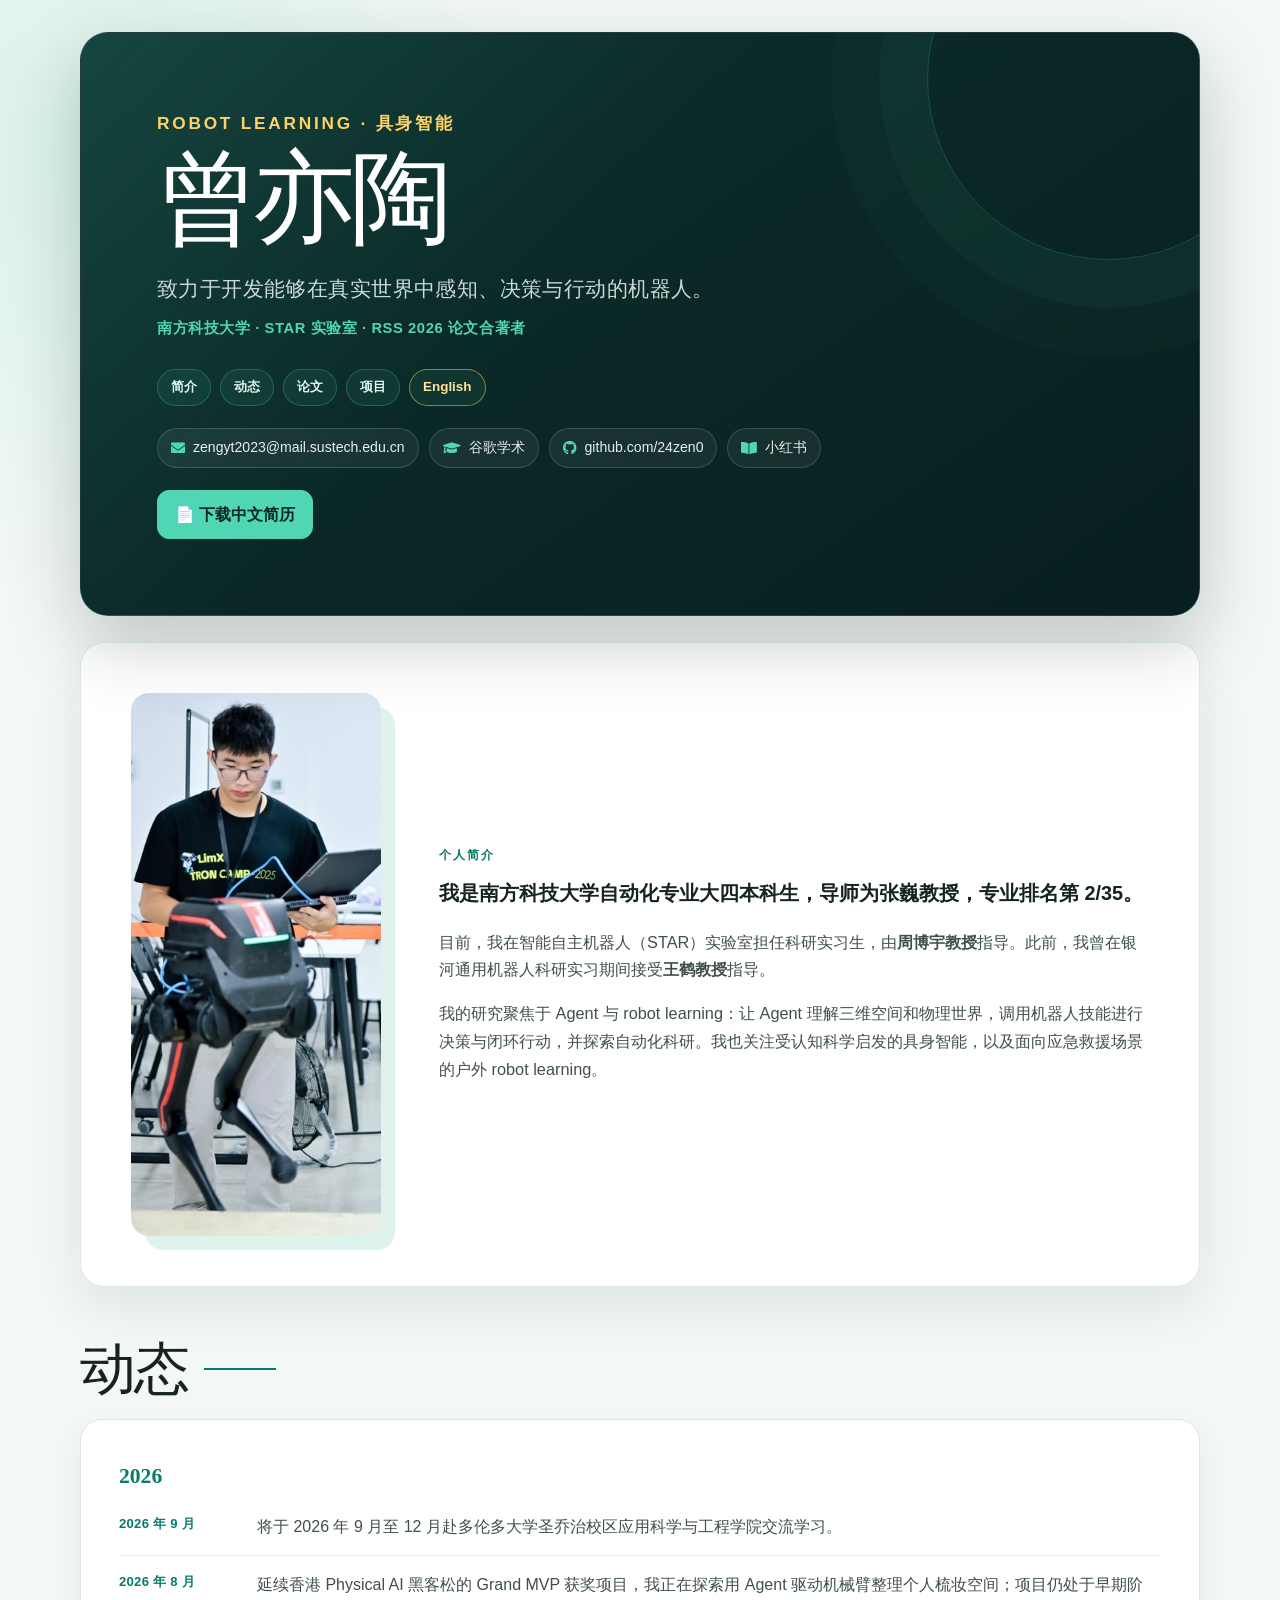
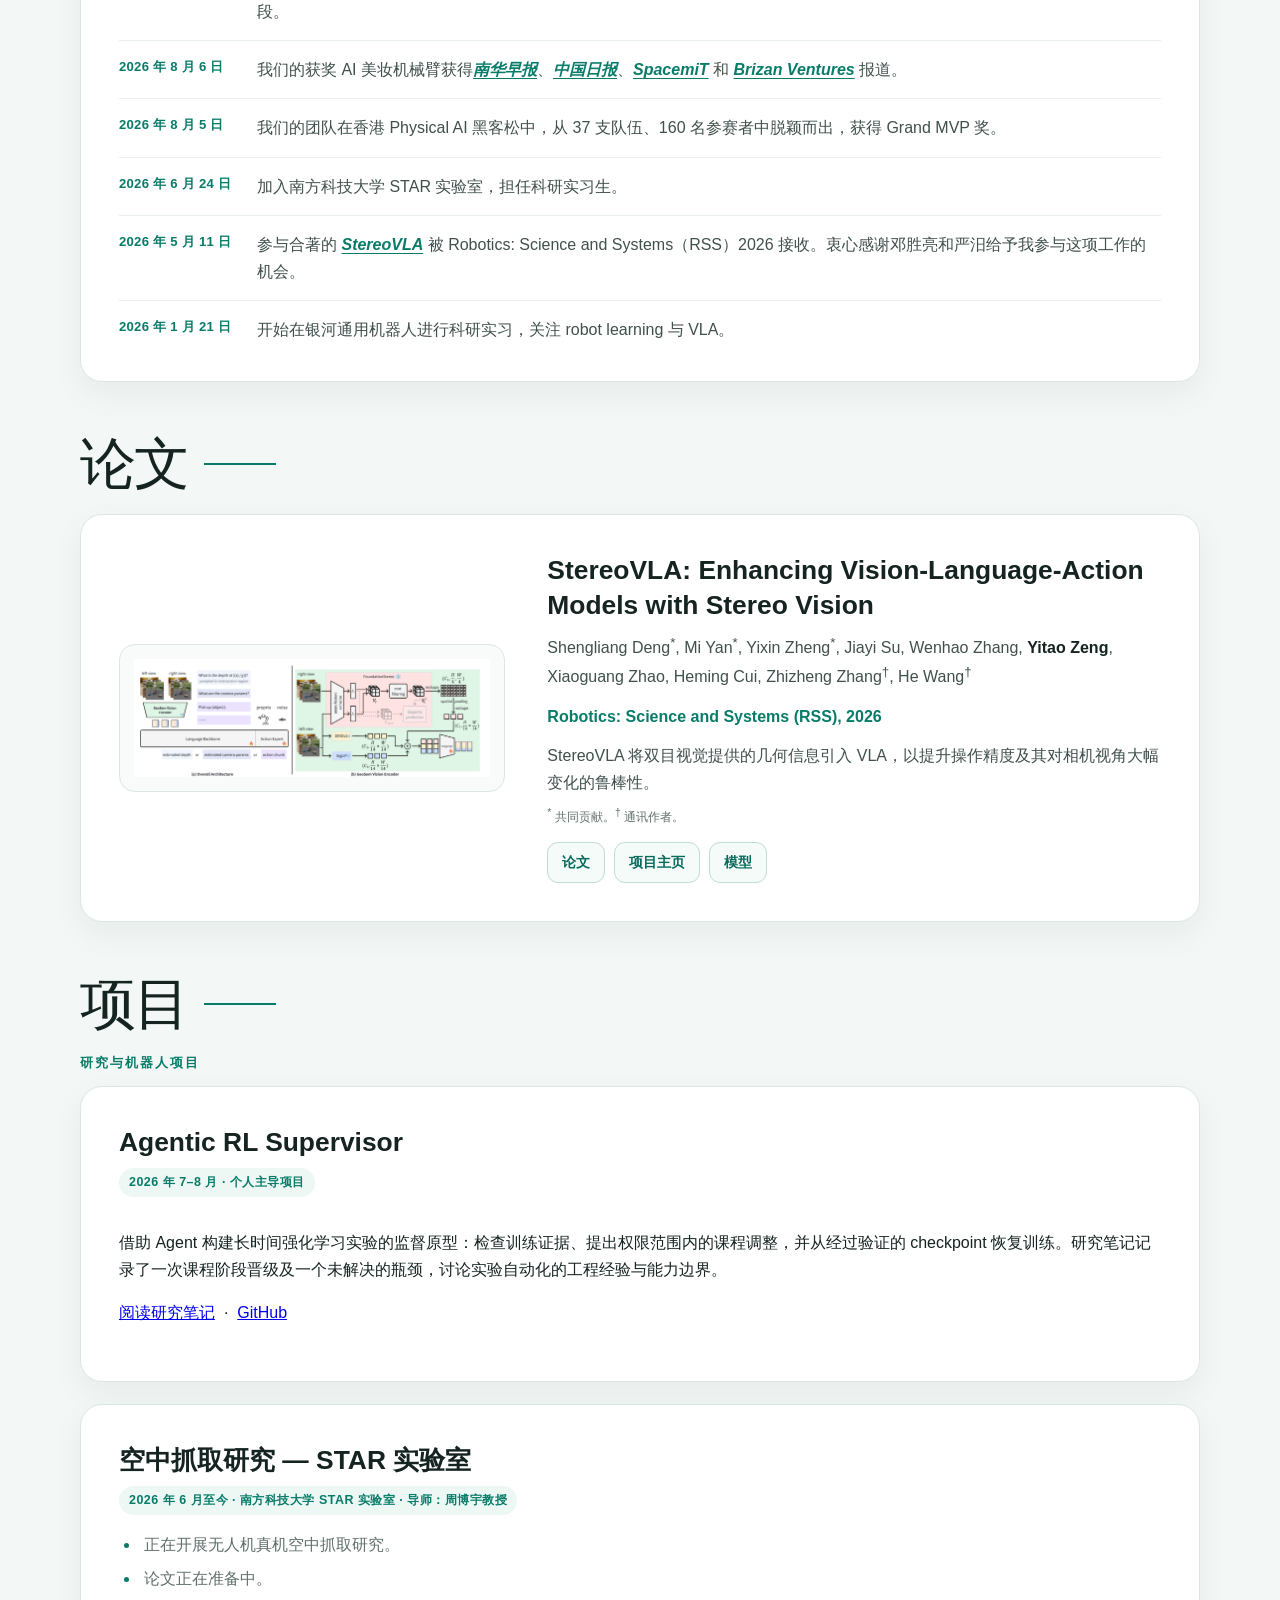
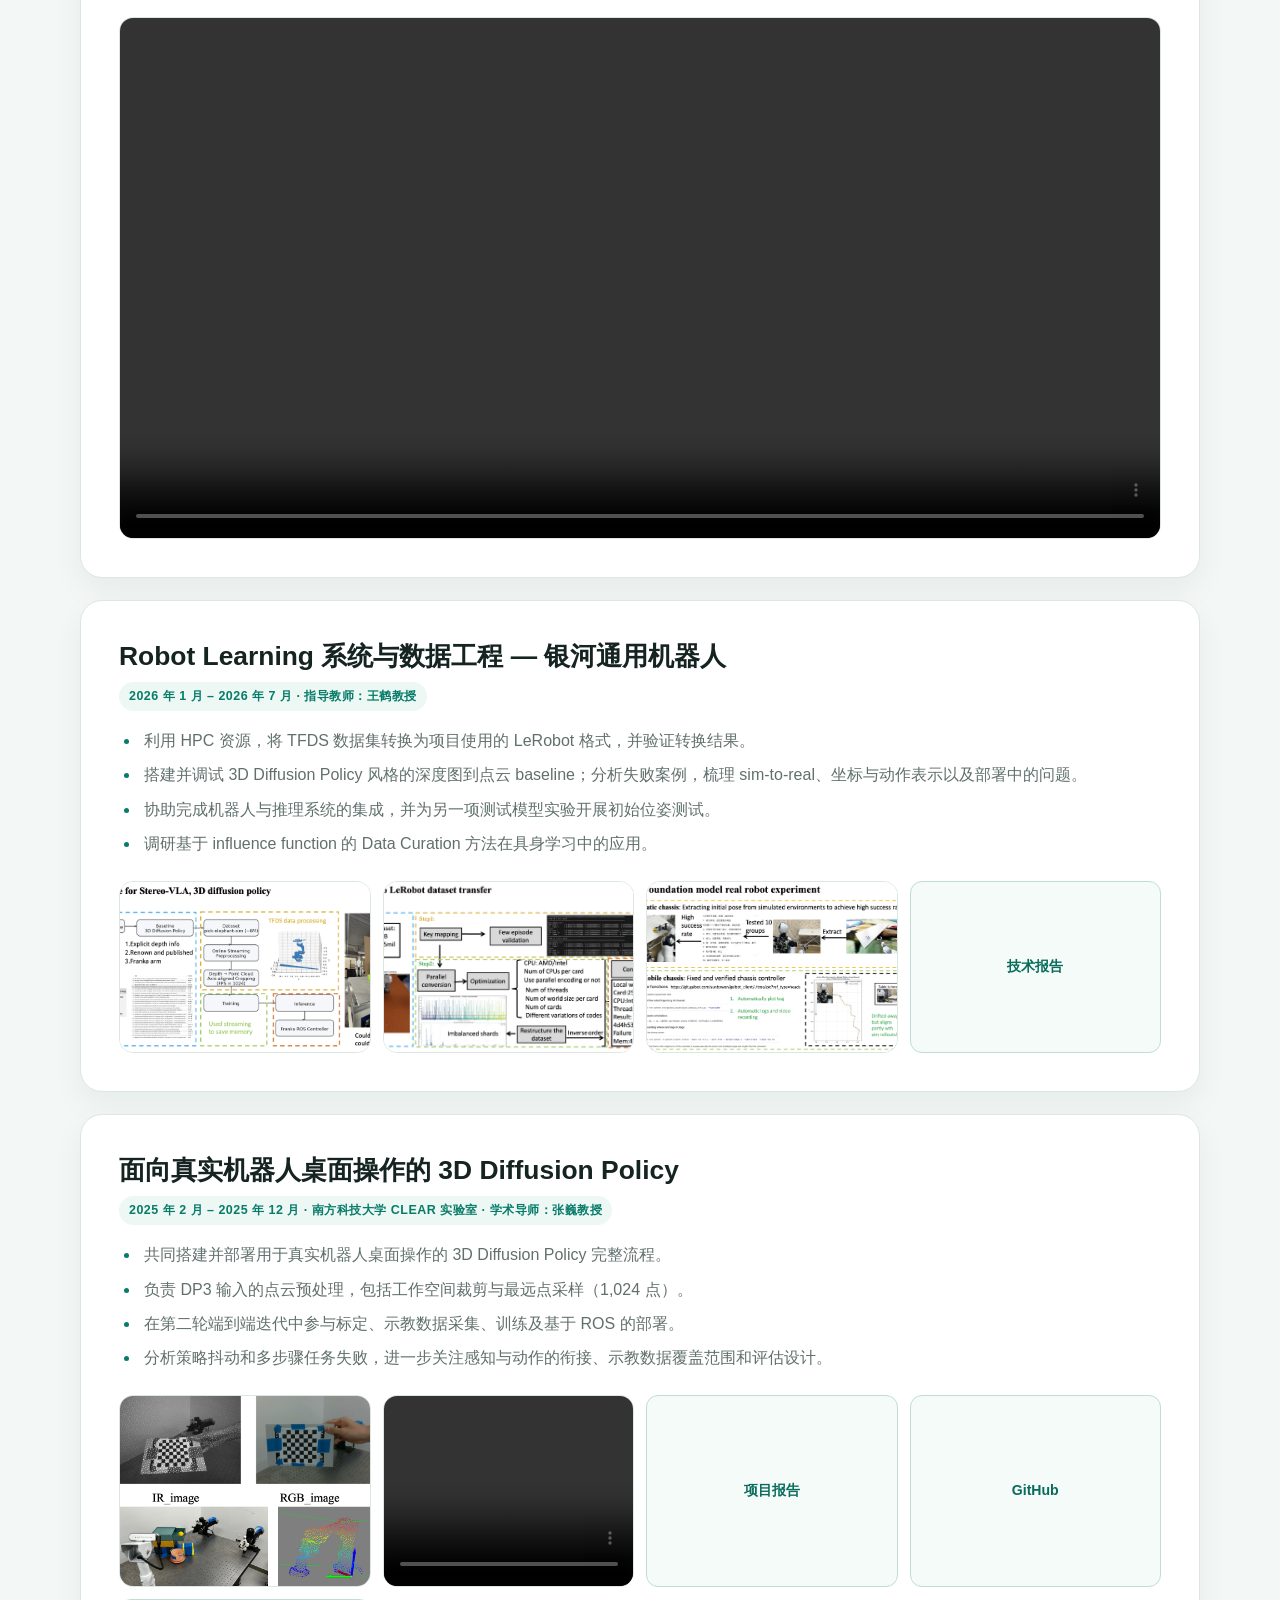
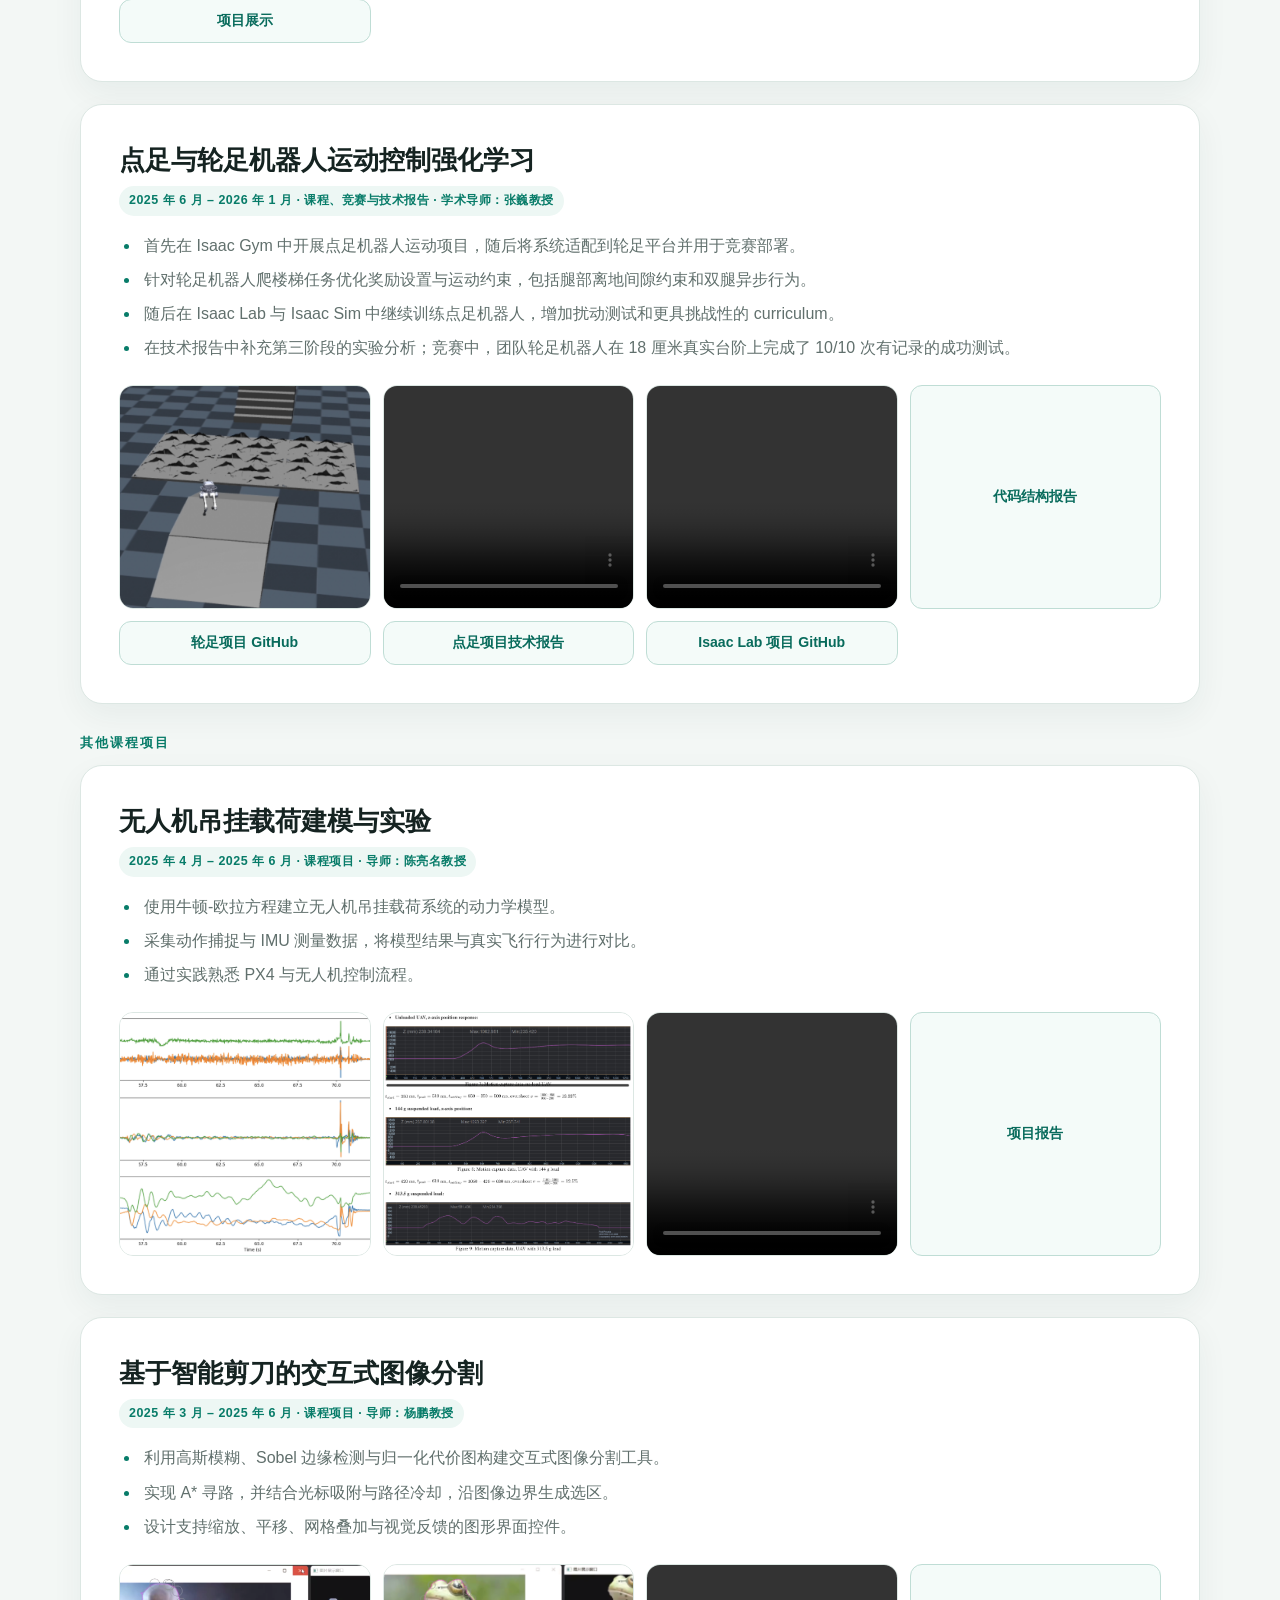
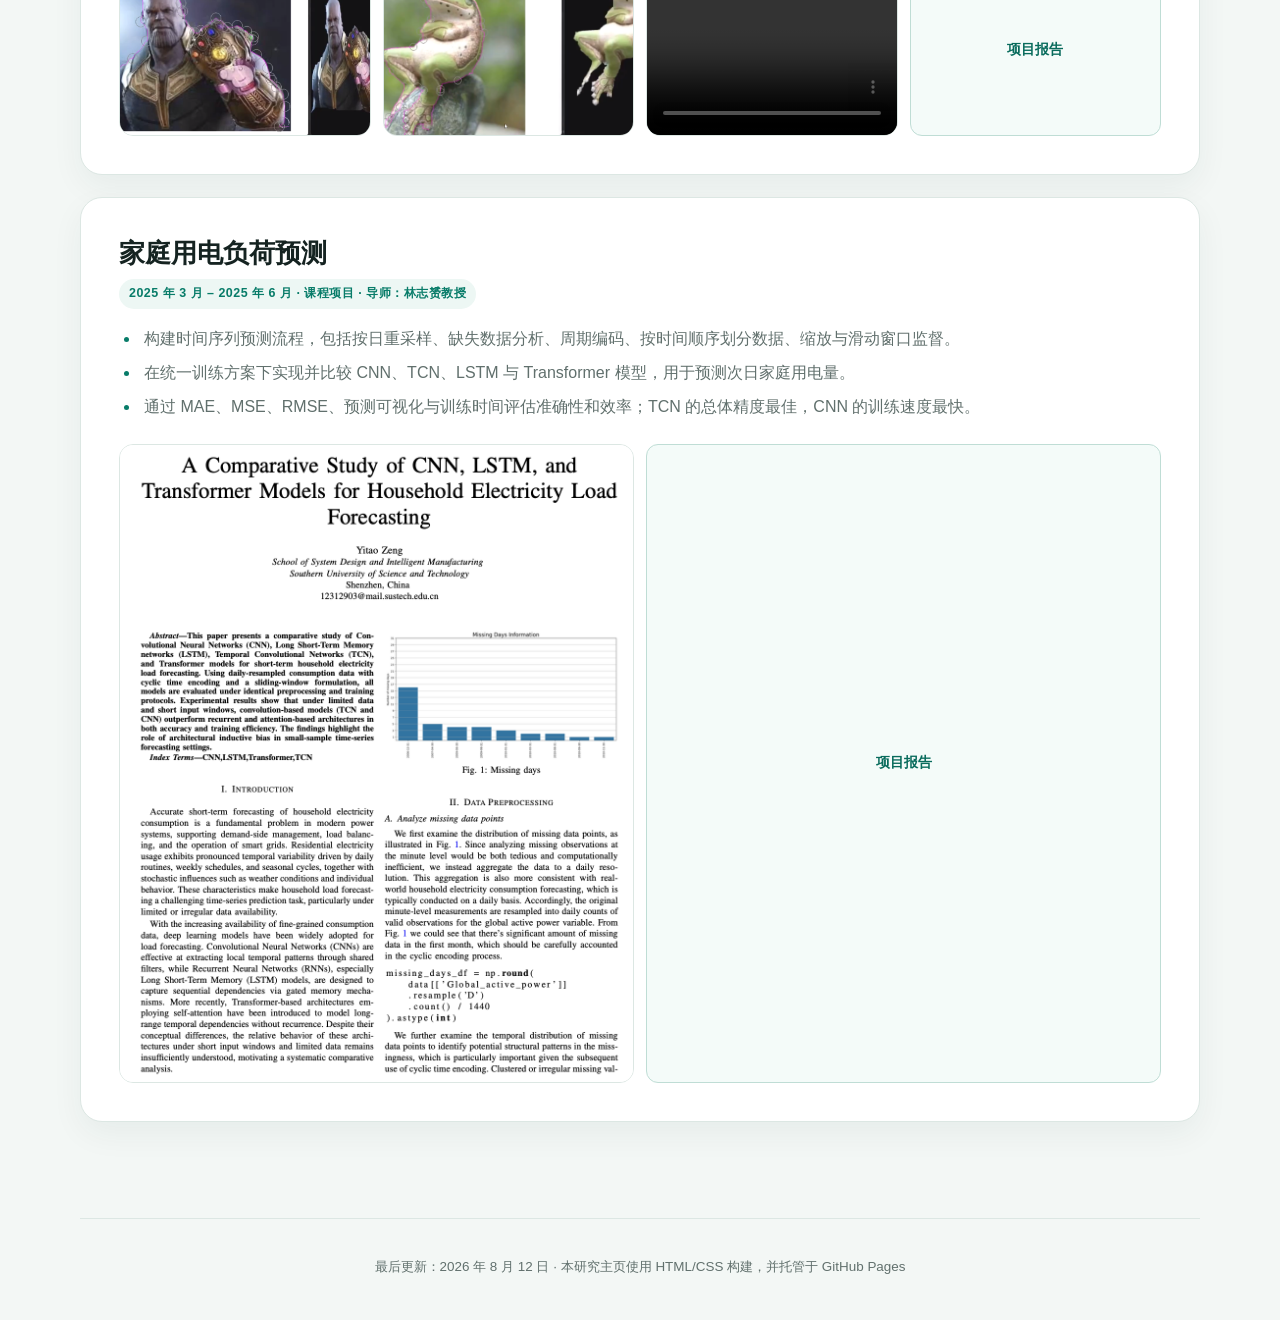
==== zh.html @ 29aa0bd8 "Add Chinese portfolio and bilingual agentic RL research notes" ====
<!DOCTYPE html>
<html lang="zh-CN">
<head>
    <meta charset="UTF-8">
    <meta name="viewport" content="width=device-width, initial-scale=1.0">
    <meta name="description" content="曾亦陶的个人研究主页，聚焦 robot learning、具身智能与真实世界机器人系统。">
    <link rel="icon" type="image/svg+xml" href="favicon.svg">
    <title>曾亦陶 | Robot Learning 与具身智能</title>
    <style>
        :root {
            --ink: #152321;
            --muted: #61706d;
            --surface: #ffffff;
            --canvas: #f3f7f5;
            --line: #dce7e3;
            --accent: #51d6b5;
            --accent-dark: #087c69;
            --hero: #0d302e;
            --hero-deep: #071f1e;
            --shadow: 0 18px 50px rgba(23, 55, 49, 0.09);
        }

        * {
            box-sizing: border-box;
        }

        html {
            scroll-behavior: smooth;
        }
        
        body {
            margin: 0;
            padding: 32px 22px 0;
            background:
                radial-gradient(circle at 8% 2%, rgba(81, 214, 181, 0.16), transparent 28rem),
                var(--canvas);
            color: var(--ink);
            font-family: Inter, ui-sans-serif, -apple-system, BlinkMacSystemFont, "Segoe UI", sans-serif;
            font-size: 16px;
            line-height: 1.7;
        }

        header,
        main,
        footer {
            width: min(1120px, 100%);
            margin-right: auto;
            margin-left: auto;
        }
        
        header {
            position: relative;
            isolation: isolate;
            overflow: hidden;
            padding: clamp(42px, 7vw, 76px);
            border: 1px solid rgba(255, 255, 255, 0.1);
            border-radius: 28px;
            background:
                linear-gradient(135deg, rgba(81, 214, 181, 0.13), transparent 42%),
                linear-gradient(145deg, var(--hero), var(--hero-deep));
            box-shadow: 0 28px 70px rgba(7, 31, 30, 0.22);
            color: #fff;
        }

        header::after {
            position: absolute;
            z-index: -1;
            top: -135px;
            right: -90px;
            width: 360px;
            height: 360px;
            border: 1px solid rgba(81, 214, 181, 0.24);
            border-radius: 50%;
            box-shadow:
                0 0 0 48px rgba(81, 214, 181, 0.04),
                0 0 0 96px rgba(81, 214, 181, 0.025);
            content: "";
        }

        .eyebrow {
            margin: 0 0 12px;
            color: #ffd166;
            font-size: clamp(0.92rem, 1.6vw, 1.08rem);
            font-weight: 800;
            letter-spacing: 0.16em;
            text-transform: uppercase;
        }
        
        h1 {
            max-width: 760px;
            margin: 0;
            font-family: Georgia, "Times New Roman", serif;
            font-size: clamp(3.2rem, 8vw, 6.4rem);
            font-weight: 500;
            letter-spacing: -0.055em;
            line-height: 0.96;
        }

        .role {
            max-width: 680px;
            margin: 22px 0 10px;
            color: #c9d9d5;
            font-size: clamp(1.05rem, 2vw, 1.3rem);
            letter-spacing: 0.02em;
        }

        .affiliation {
            margin: 0 0 28px;
            color: var(--accent);
            font-size: 0.92rem;
            font-weight: 700;
            letter-spacing: 0.04em;
        }

        .site-nav {
            display: flex;
            flex-wrap: wrap;
            gap: 9px;
            margin: 0 0 22px;
        }

        .site-nav a {
            display: inline-flex;
            align-items: center;
            min-height: 36px;
            padding: 6px 13px;
            border: 1px solid rgba(81, 214, 181, 0.28);
            border-radius: 999px;
            background: rgba(81, 214, 181, 0.08);
            color: #dff7f1;
            font-size: 0.84rem;
            font-weight: 700;
            text-decoration: none;
            transition: border-color 180ms ease, background 180ms ease, transform 180ms ease;
        }

        .site-nav a:hover {
            border-color: rgba(81, 214, 181, 0.65);
            background: rgba(81, 214, 181, 0.16);
            transform: translateY(-2px);
        }

        .site-nav .language-link {
            border-color: rgba(255, 209, 102, 0.5);
            color: #ffe39a;
        }
        
        .contact-info {
            display: flex;
            flex-wrap: wrap;
            gap: 10px;
            margin-bottom: 22px;
        }
        
        .contact-item {
            display: inline-flex;
            align-items: center;
            gap: 8px;
            min-height: 38px;
            padding: 7px 13px;
            border: 1px solid rgba(255, 255, 255, 0.14);
            border-radius: 999px;
            background: rgba(255, 255, 255, 0.06);
            color: #e7f0ee;
            font-size: 0.88rem;
            text-decoration: none;
            transition: border-color 180ms ease, background 180ms ease, transform 180ms ease;
        }
        
        .contact-item i {
            color: var(--accent);
        }

        .contact-item:hover {
            border-color: rgba(81, 214, 181, 0.55);
            background: rgba(81, 214, 181, 0.1);
            transform: translateY(-2px);
        }

        main {
            padding: 26px 0 70px;
        }
        
        section {
            margin-bottom: 26px;
        }

        section[id] {
            scroll-margin-top: 20px;
        }

        .intro {
            display: grid;
            grid-template-columns: 250px minmax(0, 1fr);
            align-items: center;
            gap: clamp(28px, 5vw, 58px);
            padding: clamp(26px, 5vw, 50px);
            border: 1px solid rgba(220, 231, 227, 0.9);
            border-radius: 24px;
            background: rgba(255, 255, 255, 0.94);
            box-shadow: var(--shadow);
        }

        .intro-photo {
            width: 100%;
            height: auto;
            display: block;
            border-radius: 18px;
            box-shadow: 14px 14px 0 #dff3ed;
        }

        .intro-text::before {
            display: block;
            margin-bottom: 12px;
            color: var(--accent-dark);
            content: "个人简介";
            font-size: 0.76rem;
            font-weight: 800;
            letter-spacing: 0.17em;
        }

        .intro p {
            margin: 0 0 1em;
            color: #40504d;
            font-size: 1.02rem;
        }

        .intro p:first-child {
            color: var(--ink);
            font-size: clamp(1.08rem, 2vw, 1.24rem);
            font-weight: 600;
            line-height: 1.55;
        }

        .intro p:last-child {
            margin-bottom: 0;
        }

        #news,
        #publications,
        #projects {
            padding-top: 28px;
        }

        .news-card {
            padding: clamp(24px, 4vw, 38px);
            border: 1px solid var(--line);
            border-radius: 22px;
            background: var(--surface);
            box-shadow: 0 12px 32px rgba(23, 55, 49, 0.055);
        }

        .news-year {
            margin: 0 0 12px;
            color: var(--accent-dark);
            font-family: Georgia, "Times New Roman", serif;
            font-size: 1.35rem;
            font-weight: 600;
        }

        .news-list {
            margin: 0;
            padding: 0;
            list-style: none;
        }

        .news-list li {
            display: grid;
            grid-template-columns: 118px minmax(0, 1fr);
            gap: 20px;
            margin: 0;
            padding: 15px 0;
            border-bottom: 1px solid #e8efed;
            color: #40504d;
        }

        .news-list li:first-child {
            padding-top: 6px;
        }

        .news-list li:last-child {
            padding-bottom: 0;
            border-bottom: 0;
        }

        .news-date {
            color: var(--accent-dark);
            font-size: 0.82rem;
            font-weight: 800;
            letter-spacing: 0.02em;
        }

        .inline-link {
            color: var(--accent-dark);
            font-weight: 750;
            text-decoration-thickness: 1px;
            text-underline-offset: 3px;
        }

        .publication-item {
            display: grid;
            grid-template-columns: minmax(280px, 0.85fr) minmax(0, 1.35fr);
            gap: clamp(24px, 4vw, 42px);
            align-items: center;
            padding: clamp(24px, 4vw, 38px);
            border: 1px solid var(--line);
            border-radius: 22px;
            background: var(--surface);
            box-shadow: 0 12px 32px rgba(23, 55, 49, 0.055);
            transition: border-color 180ms ease, box-shadow 180ms ease, transform 180ms ease;
        }

        .publication-item:hover {
            border-color: #bddbd3;
            box-shadow: var(--shadow);
            transform: translateY(-3px);
        }

        .publication-figure {
            margin: 0;
            padding: 14px;
            overflow: hidden;
            border: 1px solid var(--line);
            border-radius: 16px;
            background: #f8fbfa;
        }

        .publication-figure img {
            width: 100%;
            height: auto;
            display: block;
        }

        .publication-title {
            margin-bottom: 10px;
        }

        .publication-authors,
        .publication-summary {
            margin: 0 0 12px;
            color: #40504d;
        }

        .publication-author-self {
            color: var(--ink);
            font-weight: 800;
        }

        .publication-venue {
            margin: 0 0 12px;
            color: var(--accent-dark);
            font-weight: 800;
        }

        .publication-note {
            margin: -5px 0 14px;
            color: var(--muted);
            font-size: 0.78rem;
        }

        .publication-links {
            display: flex;
            flex-wrap: wrap;
            gap: 9px;
        }

        .publication-links a {
            display: inline-flex;
            align-items: center;
            min-height: 40px;
            padding: 8px 14px;
            border: 1px solid #bfddd5;
            border-radius: 11px;
            background: #f4fbf9;
            color: #086b5c;
            font-size: 0.86rem;
            font-weight: 750;
            text-decoration: none;
            transition: background 180ms ease, color 180ms ease, transform 180ms ease;
        }

        .publication-links a:hover {
            background: var(--accent-dark);
            color: #fff;
            transform: translateY(-2px);
        }
        
        h2 {
            display: flex;
            align-items: center;
            gap: 16px;
            margin: 0 0 22px;
            color: var(--ink);
            font-family: Georgia, "Times New Roman", serif;
            font-size: clamp(2.25rem, 5vw, 3.5rem);
            font-weight: 500;
            letter-spacing: -0.04em;
            line-height: 1;
        }

        h2::after {
            width: 72px;
            height: 2px;
            background: var(--accent-dark);
            content: "";
        }
        
        h3,
        .project-item h4 {
            max-width: 780px;
            margin: 0 0 8px;
            color: var(--ink);
            font-size: clamp(1.25rem, 2.5vw, 1.65rem);
            line-height: 1.3;
        }

        .project-group-title {
            margin: 30px 0 14px;
            color: var(--accent-dark);
            font-size: 0.83rem;
            font-weight: 850;
            letter-spacing: 0.15em;
            text-transform: uppercase;
        }

        #projects > .project-group-title:first-of-type {
            margin-top: 0;
        }

        .project-item {
            position: relative;
            margin-bottom: 22px;
            padding: clamp(24px, 4vw, 38px);
            overflow: hidden;
            border: 1px solid var(--line);
            border-radius: 22px;
            background: var(--surface);
            box-shadow: 0 12px 32px rgba(23, 55, 49, 0.055);
            transition: border-color 180ms ease, box-shadow 180ms ease, transform 180ms ease;
        }

        .project-item::before {
            position: absolute;
            top: 0;
            left: 0;
            width: 5px;
            height: 100%;
            background: linear-gradient(var(--accent), var(--accent-dark));
            content: "";
            opacity: 0;
            transition: opacity 180ms ease;
        }

        .project-item:hover {
            border-color: #bddbd3;
            box-shadow: var(--shadow);
            transform: translateY(-3px);
        }

        .project-item:hover::before {
            opacity: 1;
        }
        
        .date {
            display: inline-flex;
            align-items: center;
            margin: 0 0 16px;
            padding: 4px 10px;
            border-radius: 999px;
            background: #edf7f4;
            color: var(--accent-dark);
            font-size: 0.78rem;
            font-style: normal;
            font-weight: 700;
            letter-spacing: 0.04em;
        }
        
        ul {
            margin: 0;
            padding-left: 21px;
            color: var(--muted);
        }
        
        li {
            margin-bottom: 7px;
            padding-left: 4px;
        }

        li::marker {
            color: var(--accent-dark);
        }
        
        .project-gallery {
            display: grid;
            grid-template-columns: repeat(auto-fit, minmax(220px, 1fr));
            gap: 12px;
            margin-top: 24px;
        }
        
        .project-media {
            overflow: hidden;
            min-height: 170px;
            border: 1px solid var(--line);
            border-radius: 14px;
            background: #eaf1ef;
        }
        
        .project-media img,
        .project-media video {
            width: 100%;
            height: 100%;
            min-height: 170px;
            display: block;
            object-fit: cover;
            transition: transform 300ms ease;
        }

        .project-media:hover img {
            transform: scale(1.025);
        }

        .project-gallery > a {
            display: inline-flex;
            align-items: center;
            justify-content: center;
            min-height: 42px;
            padding: 9px 14px;
            border: 1px solid #bfddd5;
            border-radius: 12px;
            background: #f4fbf9;
            color: #086b5c;
            font-size: 0.88rem;
            font-weight: 750;
            text-decoration: none;
            transition: background 180ms ease, color 180ms ease, transform 180ms ease;
        }

        .project-gallery > a:hover {
            background: var(--accent-dark);
            color: #fff;
            transform: translateY(-2px);
        }

        .download-btn {
            display: inline-flex;
            align-items: center;
            min-height: 46px;
            padding: 10px 17px;
            border: 1px solid var(--accent);
            border-radius: 12px;
            background: var(--accent);
            color: #092723;
            font-weight: 800;
            text-decoration: none;
            transition: background 180ms ease, box-shadow 180ms ease, transform 180ms ease;
        }

        .download-btn:hover {
            background: #75e2c7;
            box-shadow: 0 10px 24px rgba(81, 214, 181, 0.2);
            transform: translateY(-2px);
        }
        
        footer {
            padding: 24px 0 28px;
            border-top: 1px solid var(--line);
            color: var(--muted);
            font-size: 0.84rem;
            text-align: center;
        }

        footer a {
            color: var(--accent-dark);
            font-weight: 700;
            text-underline-offset: 3px;
        }

        a:focus-visible {
            outline: 3px solid rgba(81, 214, 181, 0.5);
            outline-offset: 3px;
        }
        
        @media (max-width: 720px) {
            body {
                padding: 14px 14px 0;
            }

            header {
                padding: 38px 24px;
                border-radius: 20px;
            }

            header::after {
                right: -210px;
            }

            .contact-info {
                align-items: stretch;
                flex-direction: column;
            }

            .site-nav {
                gap: 7px;
            }

            .contact-item {
                width: fit-content;
            }

            .intro {
                grid-template-columns: 1fr;
                padding: 24px;
                border-radius: 18px;
            }

            .intro-photo {
                width: min(230px, 100%);
                margin: 0 auto;
                box-shadow: 10px 10px 0 #dff3ed;
            }

            #news,
            #publications,
            #projects {
                padding-top: 16px;
            }

            .news-card,
            .publication-item {
                border-radius: 18px;
            }

            .news-list li {
                grid-template-columns: 1fr;
                gap: 3px;
            }

            .publication-item {
                grid-template-columns: 1fr;
            }

            .project-item {
                border-radius: 18px;
            }
            
            .project-gallery {
                grid-template-columns: 1fr;
            }
        }

        @media (prefers-reduced-motion: reduce) {
            html {
                scroll-behavior: auto;
            }

            *,
            *::before,
            *::after {
                transition: none !important;
            }
        }

    </style>
    <link rel="stylesheet" href="https://cdnjs.cloudflare.com/ajax/libs/font-awesome/5.15.3/css/all.min.css">
</head>
<body>
    <header>
        <p class="eyebrow">Robot Learning · 具身智能</p>
        <h1>曾亦陶</h1>
        <p class="role">致力于开发能够在真实世界中感知、决策与行动的机器人。</p>
        <p class="affiliation">南方科技大学 · STAR 实验室 · RSS 2026 论文合著者</p>
        <nav class="site-nav" aria-label="主导航">
            <a href="#about">简介</a>
            <a href="#news">动态</a>
            <a href="#publications">论文</a>
            <a href="#projects">项目</a>
            <a class="language-link" href="index.html" lang="en">English</a>
        </nav>
        <div class="contact-info">
            <a class="contact-item" href="mailto:zengyt2023@mail.sustech.edu.cn">
                <i class="fas fa-envelope"></i>
                <span>zengyt2023@mail.sustech.edu.cn</span>
            </a>
            <a class="contact-item" href="https://scholar.google.com/citations?user=TnoAecQAAAAJ&amp;hl=en" target="_blank" rel="noopener noreferrer">
                <i class="fas fa-graduation-cap"></i>
                <span>谷歌学术</span>
            </a>
            <a class="contact-item" href="https://github.com/24zen0" target="_blank" rel="noopener noreferrer">
                <i class="fab fa-github"></i>
                <span>github.com/24zen0</span>
            </a>
            <a class="contact-item" href="https://xhslink.com/m/1UzuD9o4x6Y" target="_blank" rel="noopener noreferrer">
                <i class="fas fa-book-open"></i>
                <span>小红书</span>
            </a>
        </div>
        <a href="files/Yitao_Zeng_Resume_CN_2Page.pdf" download class="download-btn">📄 下载中文简历</a>
    </header>

    <main>
    <section class="intro" id="about">
        <img class="intro-photo" src="images/个人照片.jpg" alt="曾亦陶在机器人竞赛中操作四足机器人">
        <div class="intro-text">
            <p>我是南方科技大学自动化专业大四本科生，导师为张巍教授，专业排名第 2/35。</p>
            <p>目前，我在智能自主机器人（STAR）实验室担任科研实习生，由<strong>周博宇教授</strong>指导。此前，我曾在银河通用机器人科研实习期间接受<strong>王鹤教授</strong>指导。</p>
            <p>我的研究聚焦于 Agent 与 robot learning：让 Agent 理解三维空间和物理世界，调用机器人技能进行决策与闭环行动，并探索自动化科研。我也关注受认知科学启发的具身智能，以及面向应急救援场景的户外 robot learning。</p>
        </div>
    </section>

    <section id="news">
        <h2>动态</h2>
        <div class="news-card">
            <p class="news-year">2026</p>
            <ul class="news-list">
                <li>
                    <time class="news-date" datetime="2026-09">2026 年 9 月</time>
                    <span>将于 2026 年 9 月至 12 月赴多伦多大学圣乔治校区应用科学与工程学院交流学习。</span>
                </li>
                <li>
                    <time class="news-date" datetime="2026-08">2026 年 8 月</time>
                    <span>延续香港 Physical AI 黑客松的 Grand MVP 获奖项目，我正在探索用 Agent 驱动机械臂整理个人梳妆空间；项目仍处于早期阶段。</span>
                </li>
                <li>
                    <time class="news-date" datetime="2026-08-06">2026 年 8 月 6 日</time>
                    <span>我们的获奖 AI 美妆机械臂获得<a class="inline-link" href="https://www.scmp.com/tech/tech-trends/article/3363197/coded-glamour-and-glory-ai-make-arm-steals-show-hong-kong-hackathon" target="_blank" rel="noopener noreferrer"><em>南华早报</em></a>、<a class="inline-link" href="https://www.chinadailyhk.com/hk/article/637715" target="_blank" rel="noopener noreferrer"><em>中国日报</em></a>、<a class="inline-link" href="https://mp.weixin.qq.com/s/1z5Rmu66m2_PhwDqf69Y_g" target="_blank" rel="noopener noreferrer"><em>SpacemiT</em></a> 和 <a class="inline-link" href="https://mp.weixin.qq.com/s/W8Yn3zU6GArd_kPdnLJZuA" target="_blank" rel="noopener noreferrer"><em>Brizan Ventures</em></a> 报道。</span>
                </li>
                <li>
                    <time class="news-date" datetime="2026-08-05">2026 年 8 月 5 日</time>
                    <span>我们的团队在香港 Physical AI 黑客松中，从 37 支队伍、160 名参赛者中脱颖而出，获得 Grand MVP 奖。</span>
                </li>
                <li>
                    <time class="news-date" datetime="2026-06-24">2026 年 6 月 24 日</time>
                    <span>加入南方科技大学 STAR 实验室，担任科研实习生。</span>
                </li>
                <li>
                    <time class="news-date" datetime="2026-05-11">2026 年 5 月 11 日</time>
                    <span>参与合著的 <a class="inline-link" href="#publications"><em>StereoVLA</em></a> 被 Robotics: Science and Systems（RSS）2026 接收。衷心感谢邓胜亮和严汨给予我参与这项工作的机会。</span>
                </li>
                <li>
                    <time class="news-date" datetime="2026-01-21">2026 年 1 月 21 日</time>
                    <span>开始在银河通用机器人进行科研实习，关注 robot learning 与 VLA。</span>
                </li>
            </ul>
        </div>
    </section>

    <section id="publications">
        <h2>论文</h2>
        <article class="publication-item">
            <figure class="publication-figure">
                <img src="images/stereovla-architecture.png" alt="StereoVLA 架构：融合双目图像输入、几何与语义视觉特征进行机器人动作预测">
            </figure>
            <div class="publication-content">
                <h3 class="publication-title" lang="en">StereoVLA: Enhancing Vision-Language-Action Models with Stereo Vision</h3>
                <p class="publication-authors">Shengliang Deng<sup>*</sup>, Mi Yan<sup>*</sup>, Yixin Zheng<sup>*</sup>, Jiayi Su, Wenhao Zhang, <span class="publication-author-self">Yitao Zeng</span>, Xiaoguang Zhao, Heming Cui, Zhizheng Zhang<sup>†</sup>, He Wang<sup>†</sup></p>
                <p class="publication-venue">Robotics: Science and Systems (RSS), 2026</p>
                <p class="publication-summary">StereoVLA 将双目视觉提供的几何信息引入 VLA，以提升操作精度及其对相机视角大幅变化的鲁棒性。</p>
                <p class="publication-note"><sup>*</sup> 共同贡献。<sup>†</sup> 通讯作者。</p>
                <div class="publication-links" aria-label="StereoVLA 相关资源">
                    <a href="https://arxiv.org/abs/2512.21970" target="_blank" rel="noopener noreferrer">论文</a>
                    <a href="https://shengliangd.github.io/StereoVLA-Webpage/" target="_blank" rel="noopener noreferrer">项目主页</a>
                    <a href="https://huggingface.co/shengliangd/StereoVLA" target="_blank" rel="noopener noreferrer">模型</a>
                </div>
            </div>
        </article>
    </section>

    <section id="projects">
        <h2>项目</h2>
        <h3 class="project-group-title">研究与机器人项目</h3>

        <div class="project-item" id="agentic-rl-supervisor">
            <h4>Agentic RL Supervisor</h4>
            <p class="date">2026 年 7–8 月 · 个人主导项目</p>
            <p>借助 Agent 构建长时间强化学习实验的监督原型：检查训练证据、提出权限范围内的课程调整，并从经过验证的 checkpoint 恢复训练。研究笔记记录了一次课程阶段晋级及一个未解决的瓶颈，讨论实验自动化的工程经验与能力边界。</p>
            <p><a href="blog/agentic-rl-supervisor.zh.html">阅读研究笔记</a> &nbsp;·&nbsp; <a href="https://github.com/24zen0/agentic-rl-supervisor" target="_blank" rel="noopener noreferrer">GitHub</a></p>
        </div>

        <div class="project-item">
            <h4>空中抓取研究 — STAR 实验室</h4>
            <p class="date">2026 年 6 月至今 · 南方科技大学 STAR 实验室 · 导师：周博宇教授</p>
            <ul>
                <li>正在开展无人机真机空中抓取研究。</li>
                <li>论文正在准备中。</li>
            </ul>
            <div class="project-gallery">
                <div class="project-media">
                    <video controls preload="metadata" aria-label="STAR 无人机空中抓取演示">
                        <source src="videos/star_uav_aerial_grasping_demo.mp4" type="video/mp4">
                        您的浏览器不支持视频播放。
                    </video>
                </div>
            </div>
        </div>

        <!-- project during my internship at Galbot: -->
        <div class="project-item">
            <h4>Robot Learning 系统与数据工程 — 银河通用机器人</h4>
            <p class="date">2026 年 1 月 – 2026 年 7 月 · 指导教师：王鹤教授</p>
            <ul>
                <li>利用 HPC 资源，将 TFDS 数据集转换为项目使用的 LeRobot 格式，并验证转换结果。</li>
                <li>搭建并调试 3D Diffusion Policy 风格的深度图到点云 baseline；分析失败案例，梳理 sim-to-real、坐标与动作表示以及部署中的问题。</li>
                <li>协助完成机器人与推理系统的集成，并为另一项测试模型实验开展初始位姿测试。</li>
                <li>调研基于 influence function 的 Data Curation 方法在具身学习中的应用。</li>
            </ul>
            <div class="project-gallery">
                <div class="project-media">
                    <img src="images/baseline dp3.png" alt="银河通用机器人实习期间的 3D Diffusion Policy 调试可视化">
                </div>
                <div class="project-media">
                    <img src="images/Dataset transfer.png" alt="数据集迁移与转换流程">
                </div>
                <div class="project-media">
                    <img src="images/foundation models testing.png" alt="机器人与推理系统集成及初始位姿测试">
                </div>
            <a href="https://github.com/24zen0/4-months-work-during-internship/blob/main/曾亦陶的银河汇报4.25%20newest.pdf" target="_blank" rel="noopener noreferrer">
            技术报告
        </a>        
            </div>
        </div>
        
        <div class="project-item">
            <h4>面向真实机器人桌面操作的 3D Diffusion Policy</h4>
            <p class="date">2025 年 2 月 – 2025 年 12 月 · 南方科技大学 CLEAR 实验室 · 学术导师：张巍教授</p>
            <ul>
                <li>共同搭建并部署用于真实机器人桌面操作的 3D Diffusion Policy 完整流程。</li>
                <li>负责 DP3 输入的点云预处理，包括工作空间裁剪与最远点采样（1,024 点）。</li>
                <li>在第二轮端到端迭代中参与标定、示教数据采集、训练及基于 ROS 的部署。</li>
                <li>分析策略抖动和多步骤任务失败，进一步关注感知与动作的衔接、示教数据覆盖范围和评估设计。</li>
            </ul>
            <div class="project-gallery">
                <div class="project-media">
                    <img src="images/dp3_pic.png" alt="基于 3D Diffusion Policy 的机械臂桌面清理">
                </div>
                <div class="project-media">
                    <video controls preload="metadata" aria-label="3D Diffusion Policy 真实机器人操作演示">
                        <source src="videos/dp3_demo.mp4" type="video/mp4">
                        您的浏览器不支持视频播放。
                    </video>
                </div>
            <a href="https://github.com/24zen0/Desktop-Cleaning-via-3D-Diffusion-Policy/blob/main/Desktop%20Cleaning%20by%20Robotic%20Arm%20via%203D%20Diffusion%20Policy.pdf" target="_blank" rel="noopener noreferrer">
            项目报告
        </a>
            <a href="https://github.com/24zen0/Desktop-Cleaning-via-3D-Diffusion-Policy" target="_blank" rel="noopener noreferrer">
            GitHub
        </a>
            <a href="https://github.com/24zen0/Desktop-Cleaning-via-3D-Diffusion-Policy/blob/main/Desktop%20Cleaning%20by%20Robotic%20Arm%20via%203D%20Diffusion%20Policy%20ppt.pdf" target="_blank" rel="noopener noreferrer">
            项目展示
        </a>        
            </div>
        </div>
        <div class="project-item">
            <h4>点足与轮足机器人运动控制强化学习</h4>
            <p class="date">2025 年 6 月 – 2026 年 1 月 · 课程、竞赛与技术报告 · 学术导师：张巍教授</p>
            <ul>
                <li>首先在 Isaac Gym 中开展点足机器人运动项目，随后将系统适配到轮足平台并用于竞赛部署。</li>
                <li>针对轮足机器人爬楼梯任务优化奖励设置与运动约束，包括腿部离地间隙约束和双腿异步行为。</li>
                <li>随后在 Isaac Lab 与 Isaac Sim 中继续训练点足机器人，增加扰动测试和更具挑战性的 curriculum。</li>
                <li>在技术报告中补充第三阶段的实验分析；竞赛中，团队轮足机器人在 18 厘米真实台阶上完成了 10/10 次有记录的成功测试。</li>
            </ul>
            <div class="project-gallery">
                <div class="project-media">
                    <img src="images/pointfoot_env.png" alt="点足机器人在不同地形上行走">
                </div>
                <div class="project-media">
                    <video controls preload="metadata" aria-label="点足机器人强化学习运动演示">
                        <source src="videos/RL_pointfoot.mp4" type="video/mp4">
                        您的浏览器不支持视频播放。
                    </video>
                </div>              
                <div class="project-media">
                    <video controls preload="metadata" aria-label="轮足机器人爬楼梯演示">
                        <source src="videos/Wheelfoot_stairs.mp4" type="video/mp4">
                        您的浏览器不支持视频播放。
                    </video>
                </div>
            <a href="https://github.com/24zen0/OCE_Final_Project/blob/main/Code%20explanation%20for%20Pointfoot%20robot.pdf" target="_blank" rel="noopener noreferrer">
            代码结构报告
        </a>
            <a href="https://github.com/24zen0/Deployment_of_wheelfoot_tron" target="_blank" rel="noopener noreferrer">
            轮足项目 GitHub
        </a>      
        <a href="https://github.com/24zen0/2026RL_bipedal_locomotion_Isaaclab/blob/main/Bipedal_Robot_Training_Via_Reinforcement_Learning%20.pdf" target="_blank" rel="noopener noreferrer">
            点足项目技术报告
        </a>
        <a href="https://github.com/24zen0/2026RL_bipedal_locomotion_Isaaclab" target="_blank" rel="noopener noreferrer">
            Isaac Lab 项目 GitHub
        </a>
            </div>
        </div>

        <h3 class="project-group-title">其他课程项目</h3>

        <div class="project-item">
            <h4>无人机吊挂载荷建模与实验</h4>
            <p class="date">2025 年 4 月 – 2025 年 6 月 · 课程项目 · 导师：陈亮名教授</p>
            <ul>
                <li>使用牛顿-欧拉方程建立无人机吊挂载荷系统的动力学模型。</li>
                <li>采集动作捕捉与 IMU 测量数据，将模型结果与真实飞行行为进行对比。</li>
                <li>通过实践熟悉 PX4 与无人机控制流程。</li>
            </ul>
            <div class="project-gallery">
                <div class="project-media">
                    <img src="images/imu_for_uav.png" alt="无人机吊挂载荷建模的 IMU 测量数据">
                </div>
                <div class="project-media">
                    <img src="images/motion_capture_uav.png" alt="无人机吊挂载荷实验的动作捕捉装置">
                </div>                
                <div class="project-media">
                    <video controls preload="metadata" aria-label="无人机吊挂载荷实验演示">
                        <source src="videos/UAV suspension.mp4" type="video/mp4">
                        您的浏览器不支持视频播放。
                    </video>
                </div>
            <a href="https://github.com/24zen0/Modeling-and-Experiment-of-UAV-Heavy-Object-Suspension-System/blob/main/UAV%20Modeling%20and%20Real-World%20Experiments.pdf" target="_blank" rel="noopener noreferrer">
            项目报告
        </a>
            </div>
        </div>
        <div class="project-item">
            <h4>基于智能剪刀的交互式图像分割</h4>
            <p class="date">2025 年 3 月 – 2025 年 6 月 · 课程项目 · 导师：杨鹏教授</p>
            <ul>
                <li>利用高斯模糊、Sobel 边缘检测与归一化代价图构建交互式图像分割工具。</li>
                <li>实现 A* 寻路，并结合光标吸附与路径冷却，沿图像边界生成选区。</li>
                <li>设计支持缩放、平移、网格叠加与视觉反馈的图形界面控件。</li>
            </ul>
            <div class="project-gallery">
                <div class="project-media">
                    <img src="images/Intelligent scissors1.png" alt="智能剪刀图像分割界面">
                </div>
                <div class="project-media">
                    <img src="images/Intelligent scissors2.png" alt="智能剪刀工具的边界选取结果">
                </div>                
                <div class="project-media">
                    <video controls preload="metadata" aria-label="智能剪刀交互演示">
                        <source src="videos/Intelligent Scissors.mp4" type="video/mp4">
                        您的浏览器不支持视频播放。
                    </video>
                </div>
            <a href="https://github.com/24zen0/Intelligent_Scissors_for_dsaa/blob/main/CS203B%20Project-Intelligent%20Scissors-2.pdf" target="_blank" rel="noopener noreferrer">
            项目报告
        </a>
            </div>
        </div>     

        <div class="project-item">
            <h4>家庭用电负荷预测</h4>
            <p class="date">2025 年 3 月 – 2025 年 6 月 · 课程项目 · 导师：林志赟教授</p>
            <ul>
                <li>构建时间序列预测流程，包括按日重采样、缺失数据分析、周期编码、按时间顺序划分数据、缩放与滑动窗口监督。</li>
                <li>在统一训练方案下实现并比较 CNN、TCN、LSTM 与 Transformer 模型，用于预测次日家庭用电量。</li>
                <li>通过 MAE、MSE、RMSE、预测可视化与训练时间评估准确性和效率；TCN 的总体精度最佳，CNN 的训练速度最快。</li>
            </ul>
            <div class="project-gallery">
                <div class="project-media">
                    <img src="images/household electricity load.png" alt="家庭用电负荷预测结果">
                </div>
            <a href="https://github.com/24zen0/AI_final_project_CNN_LSTM_and_Transformer_for_Household_Electricity_Load_Forecasting/blob/main/A_Comparative_Study_of_CNN__LSTM__and_Transformer_Models_for_Household_Electricity_Load_Forecasting.pdf" target="_blank" rel="noopener noreferrer">
            项目报告
        </a>
            </div>
        </div>  
    </section>
    </main>

    <footer>
        <p>最后更新：2026 年 8 月 12 日 · 本研究主页使用 HTML/CSS 构建，并托管于 GitHub Pages</p>
    </footer>
</body>
</html>
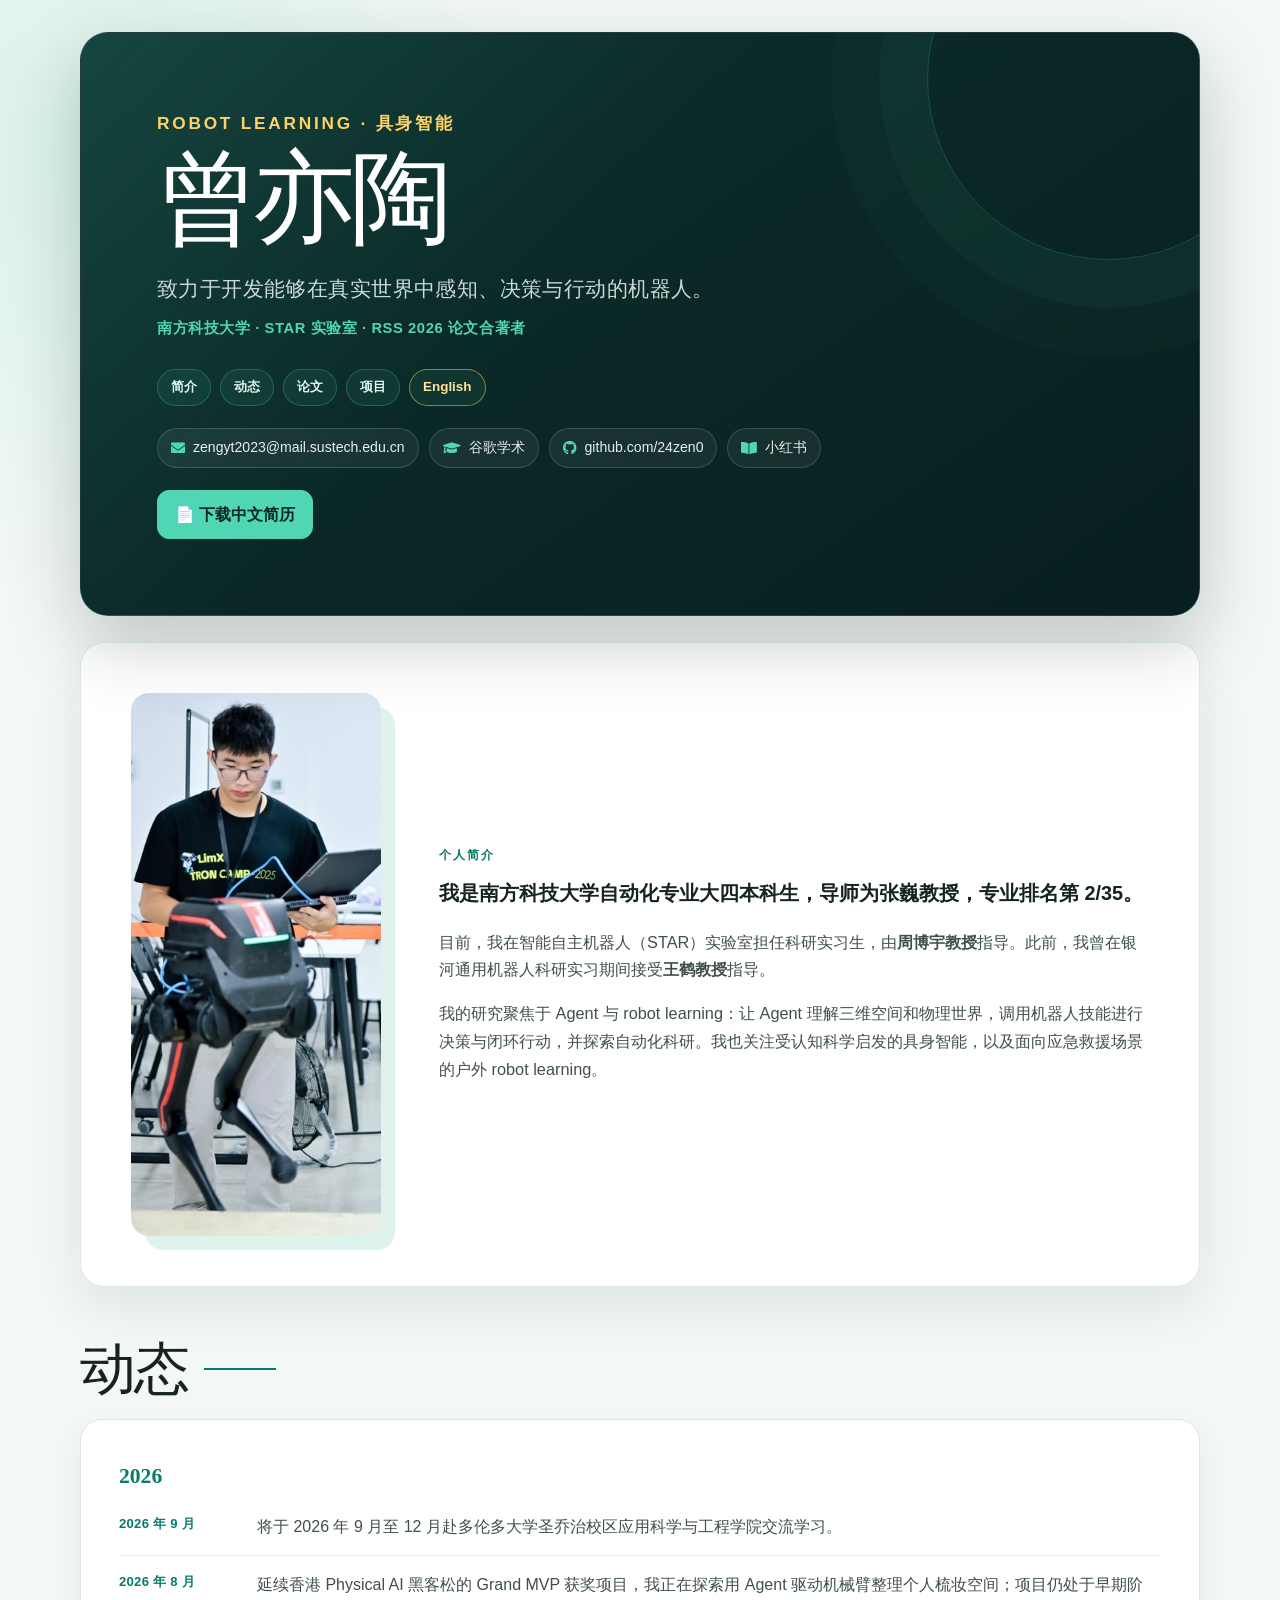
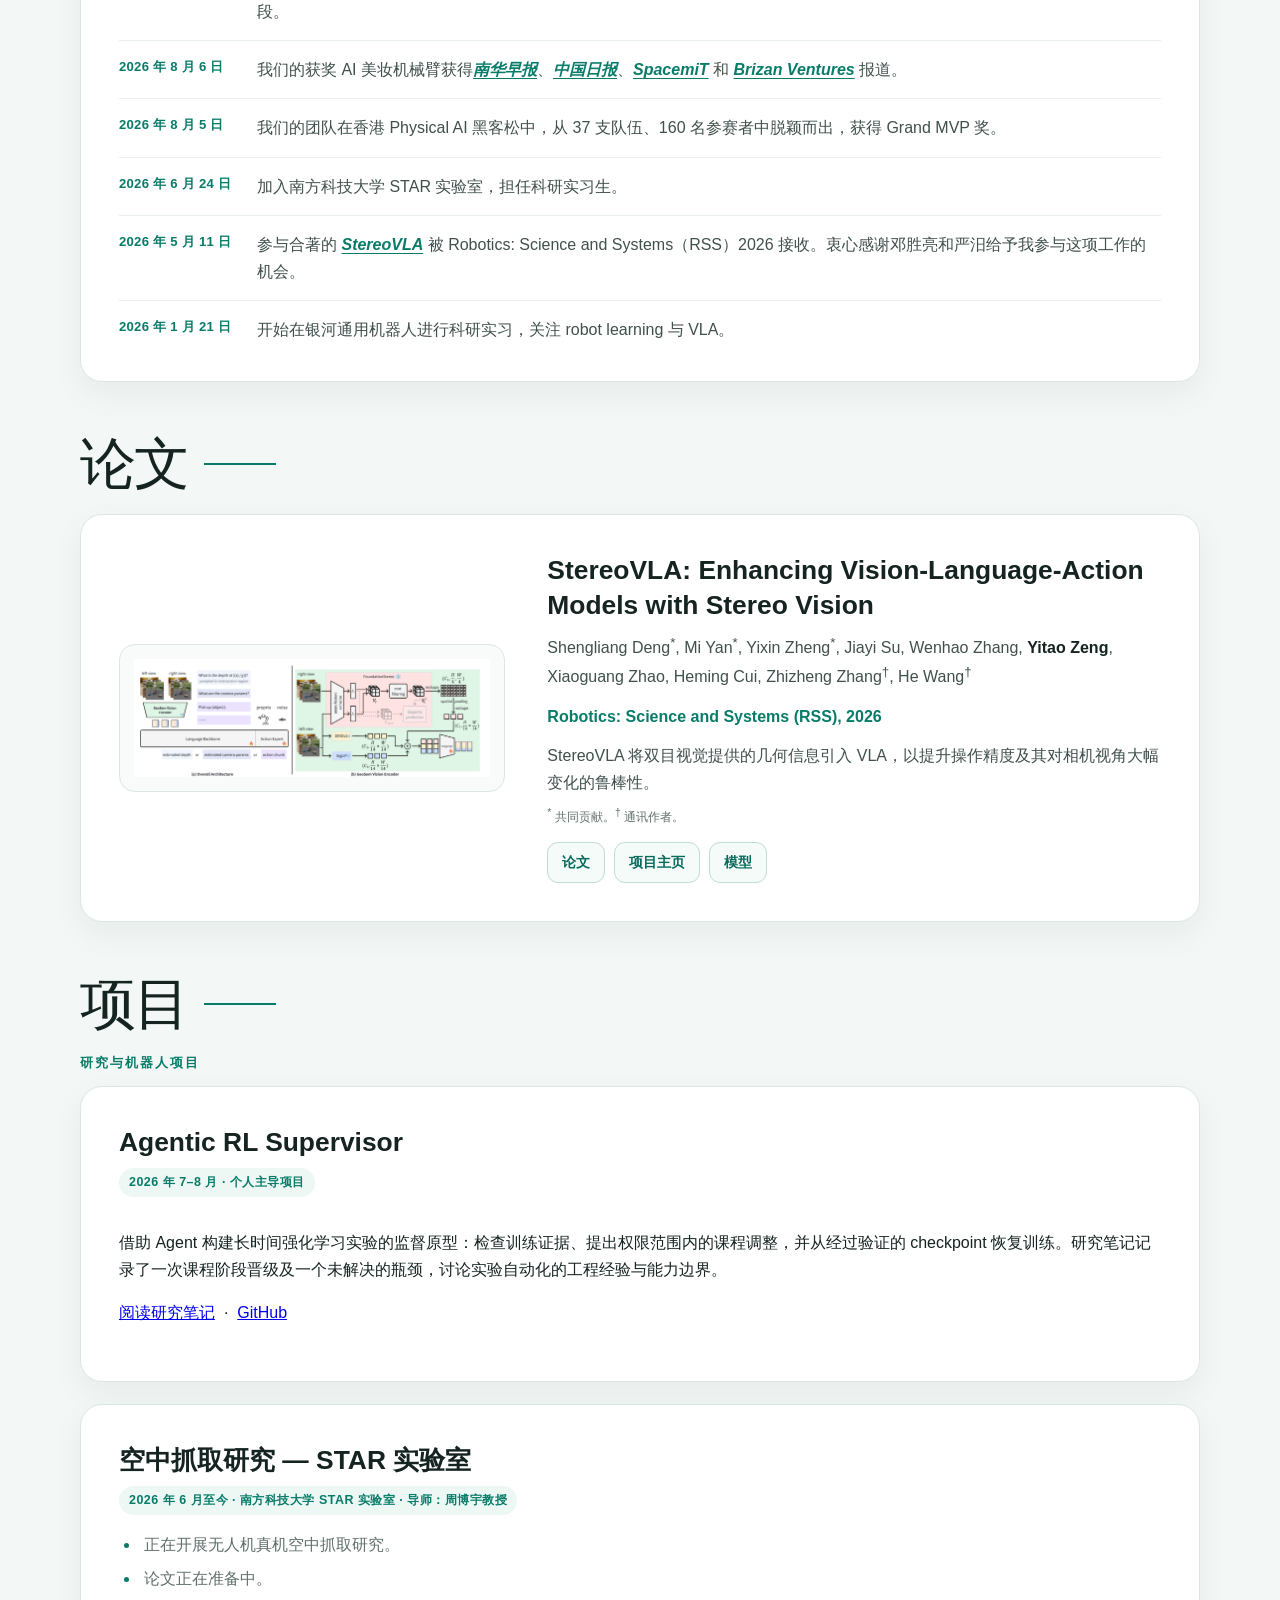
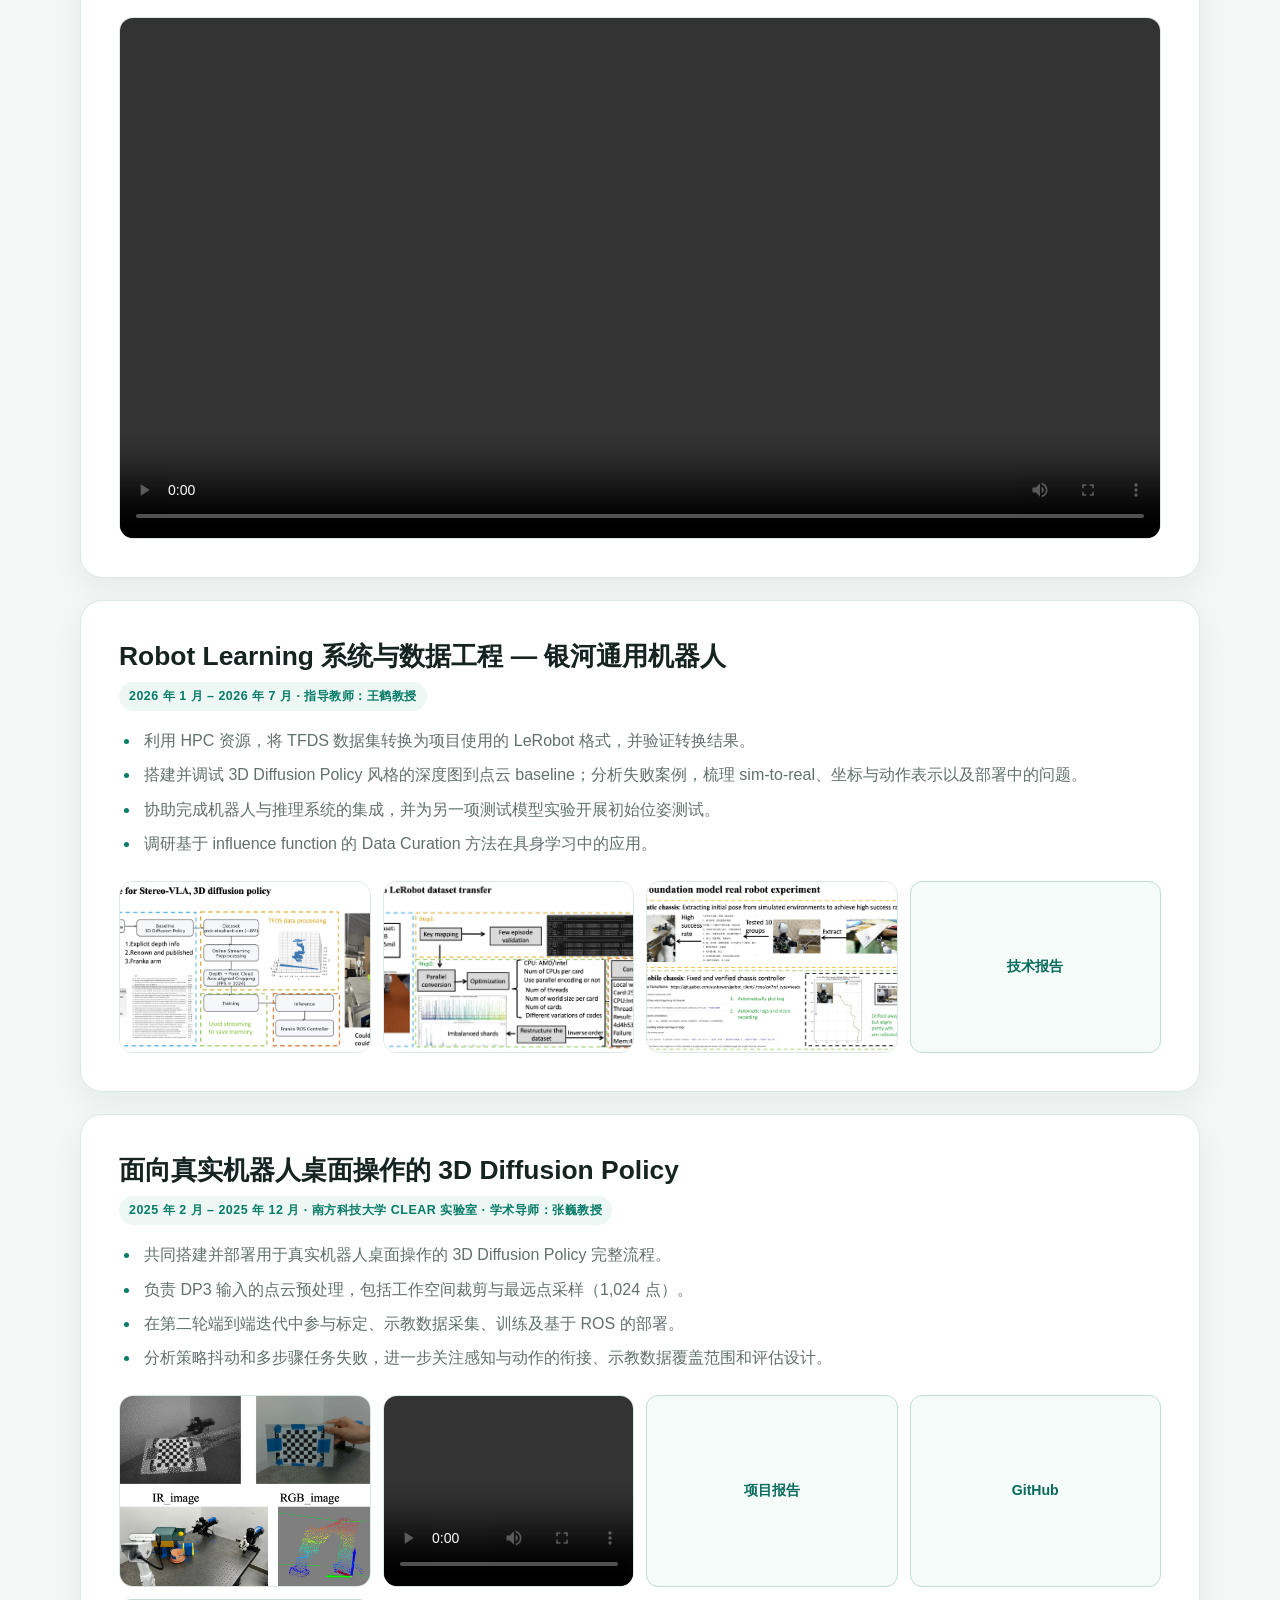
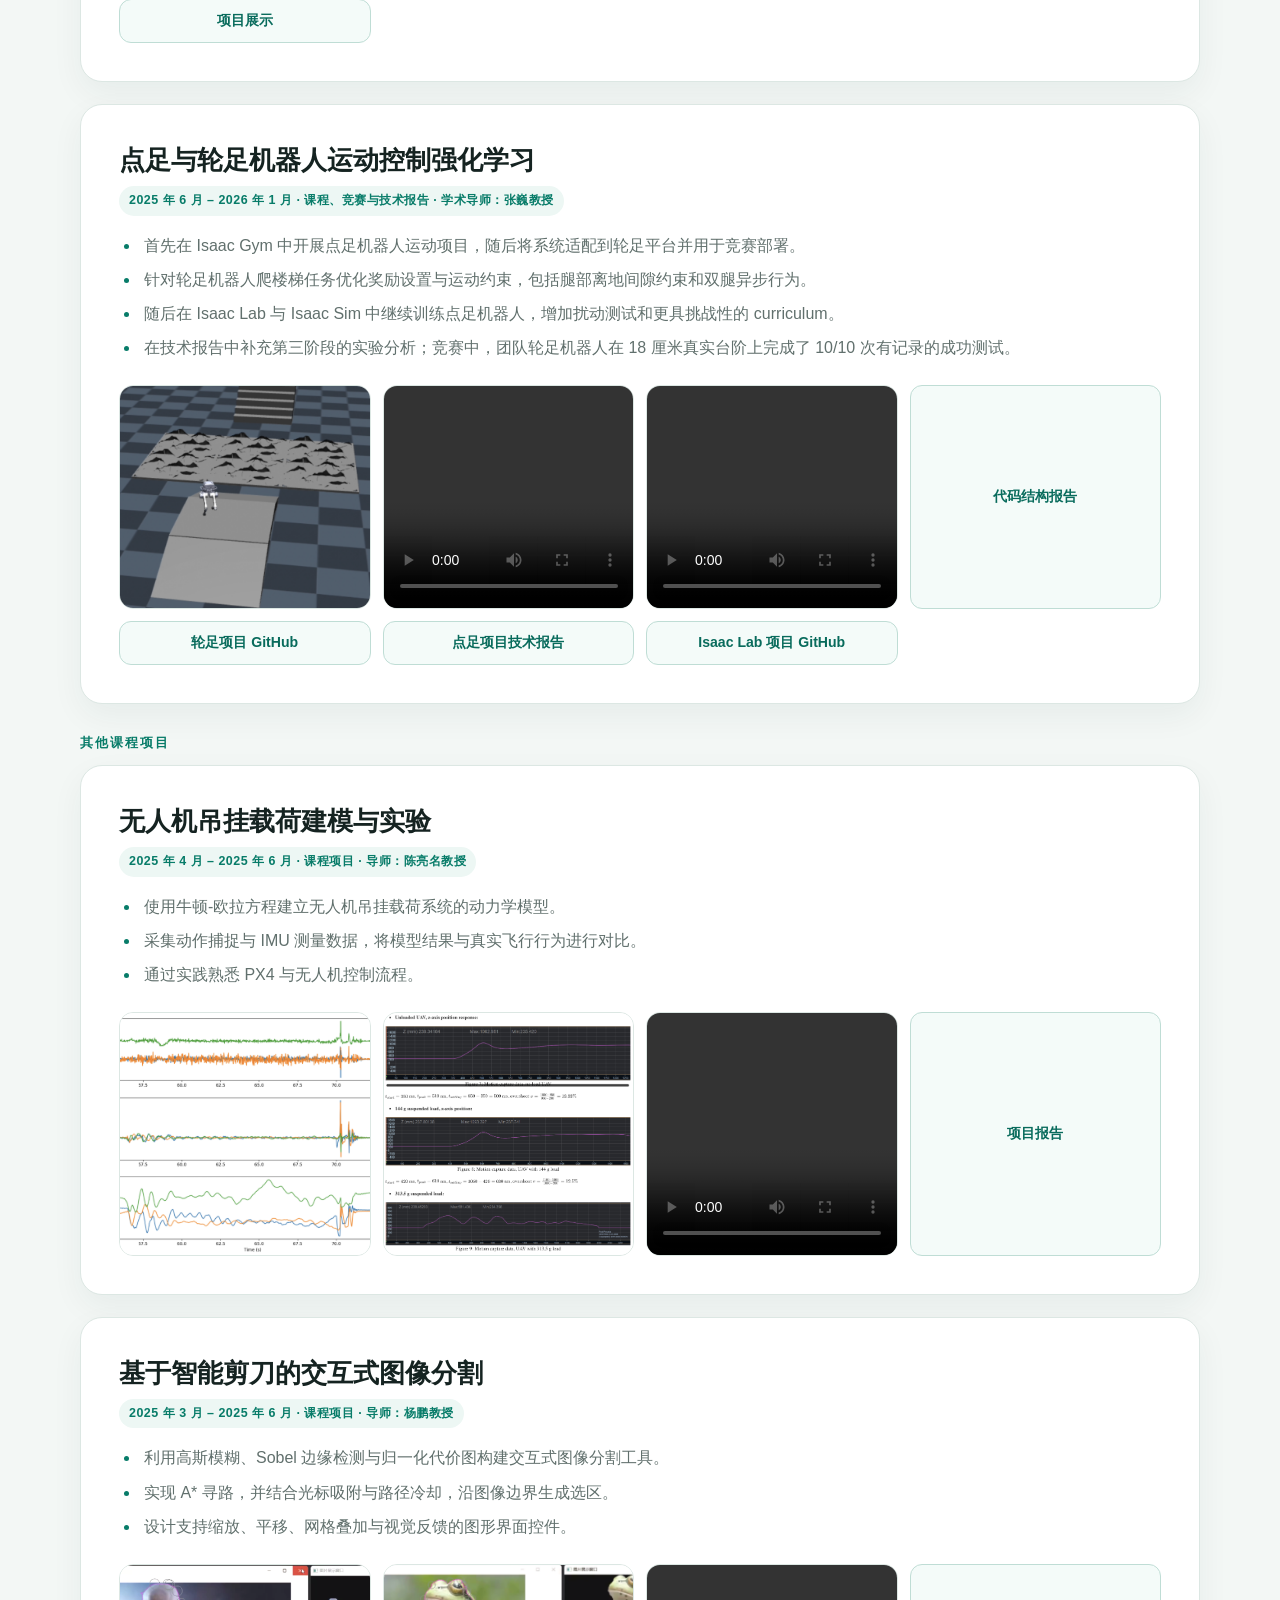
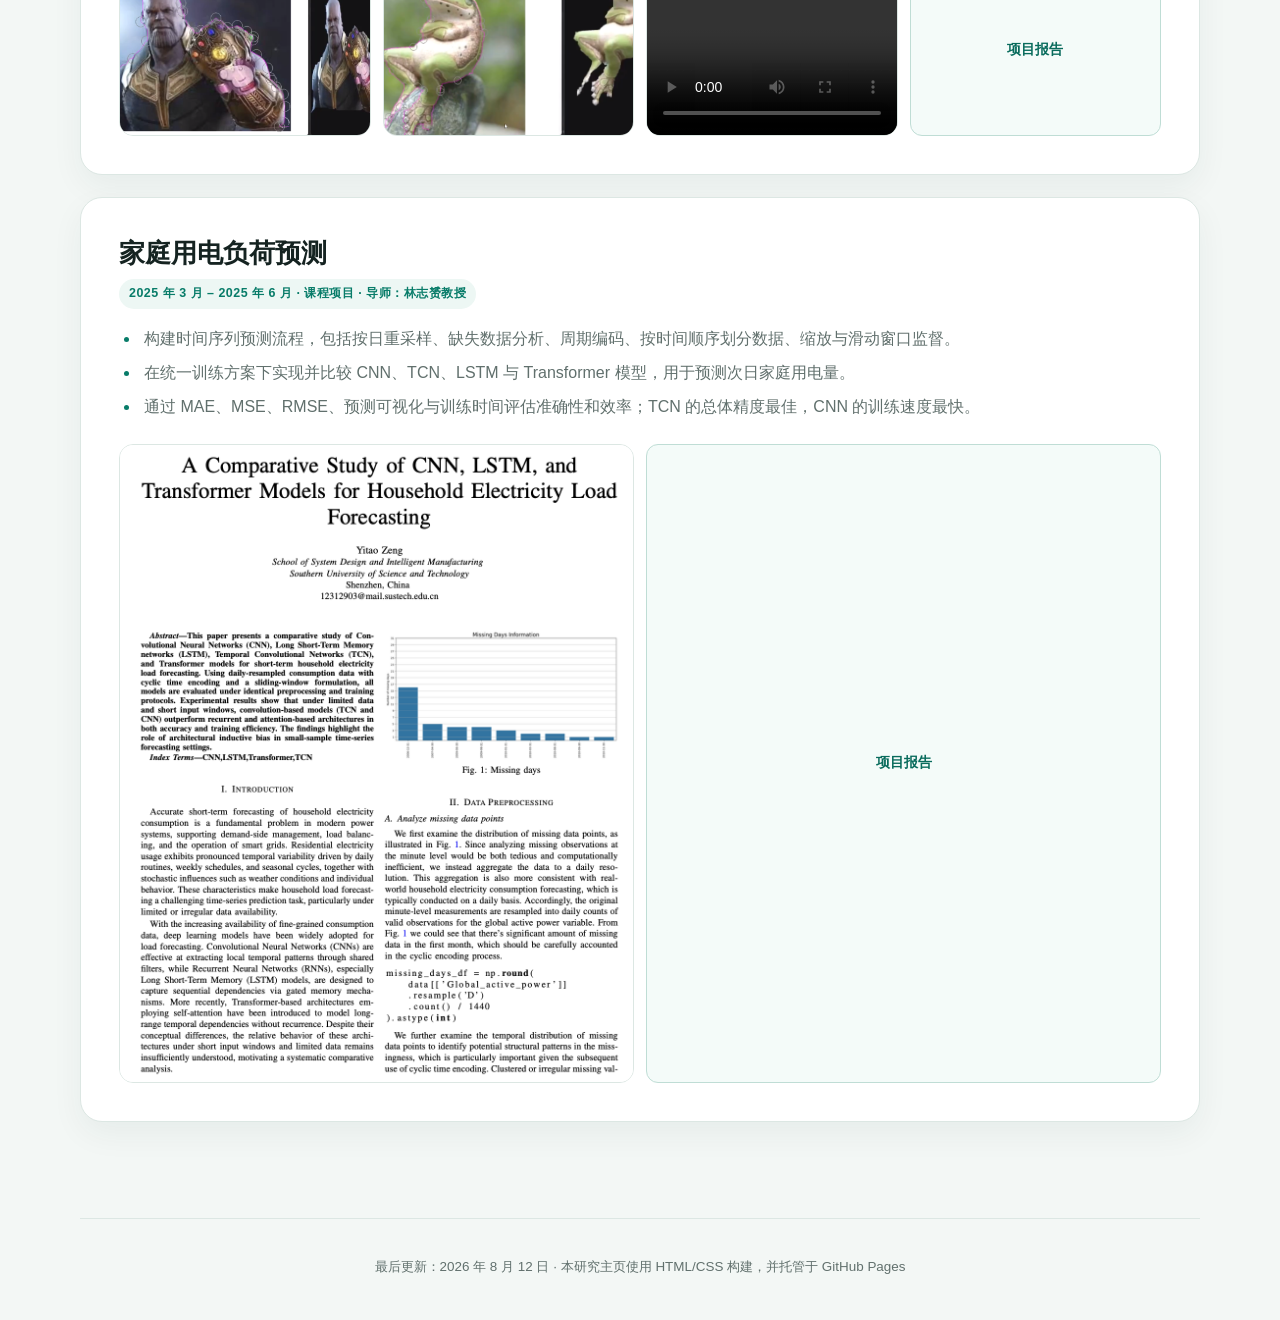
==== commit 54145d73: "Publish revised locomotion and 3D diffusion technical reports" ====
--- a/zh.html
+++ b/zh.html
@@ -838,7 +838,7 @@
                         您的浏览器不支持视频播放。
                     </video>
                 </div>
-            <a href="https://github.com/24zen0/Desktop-Cleaning-via-3D-Diffusion-Policy/blob/main/Desktop%20Cleaning%20by%20Robotic%20Arm%20via%203D%20Diffusion%20Policy.pdf" target="_blank" rel="noopener noreferrer">
+            <a href="files/3D_Diffusion_Policy_Technical_Report.pdf" target="_blank" rel="noopener noreferrer">
             项目报告
         </a>
             <a href="https://github.com/24zen0/Desktop-Cleaning-via-3D-Diffusion-Policy" target="_blank" rel="noopener noreferrer">
@@ -880,7 +880,7 @@
             <a href="https://github.com/24zen0/Deployment_of_wheelfoot_tron" target="_blank" rel="noopener noreferrer">
             轮足项目 GitHub
         </a>      
-        <a href="https://github.com/24zen0/2026RL_bipedal_locomotion_Isaaclab/blob/main/Bipedal_Robot_Training_Via_Reinforcement_Learning%20.pdf" target="_blank" rel="noopener noreferrer">
+        <a href="files/RL_Locomotion_Technical_Report.pdf" target="_blank" rel="noopener noreferrer">
             点足项目技术报告
         </a>
         <a href="https://github.com/24zen0/2026RL_bipedal_locomotion_Isaaclab" target="_blank" rel="noopener noreferrer">
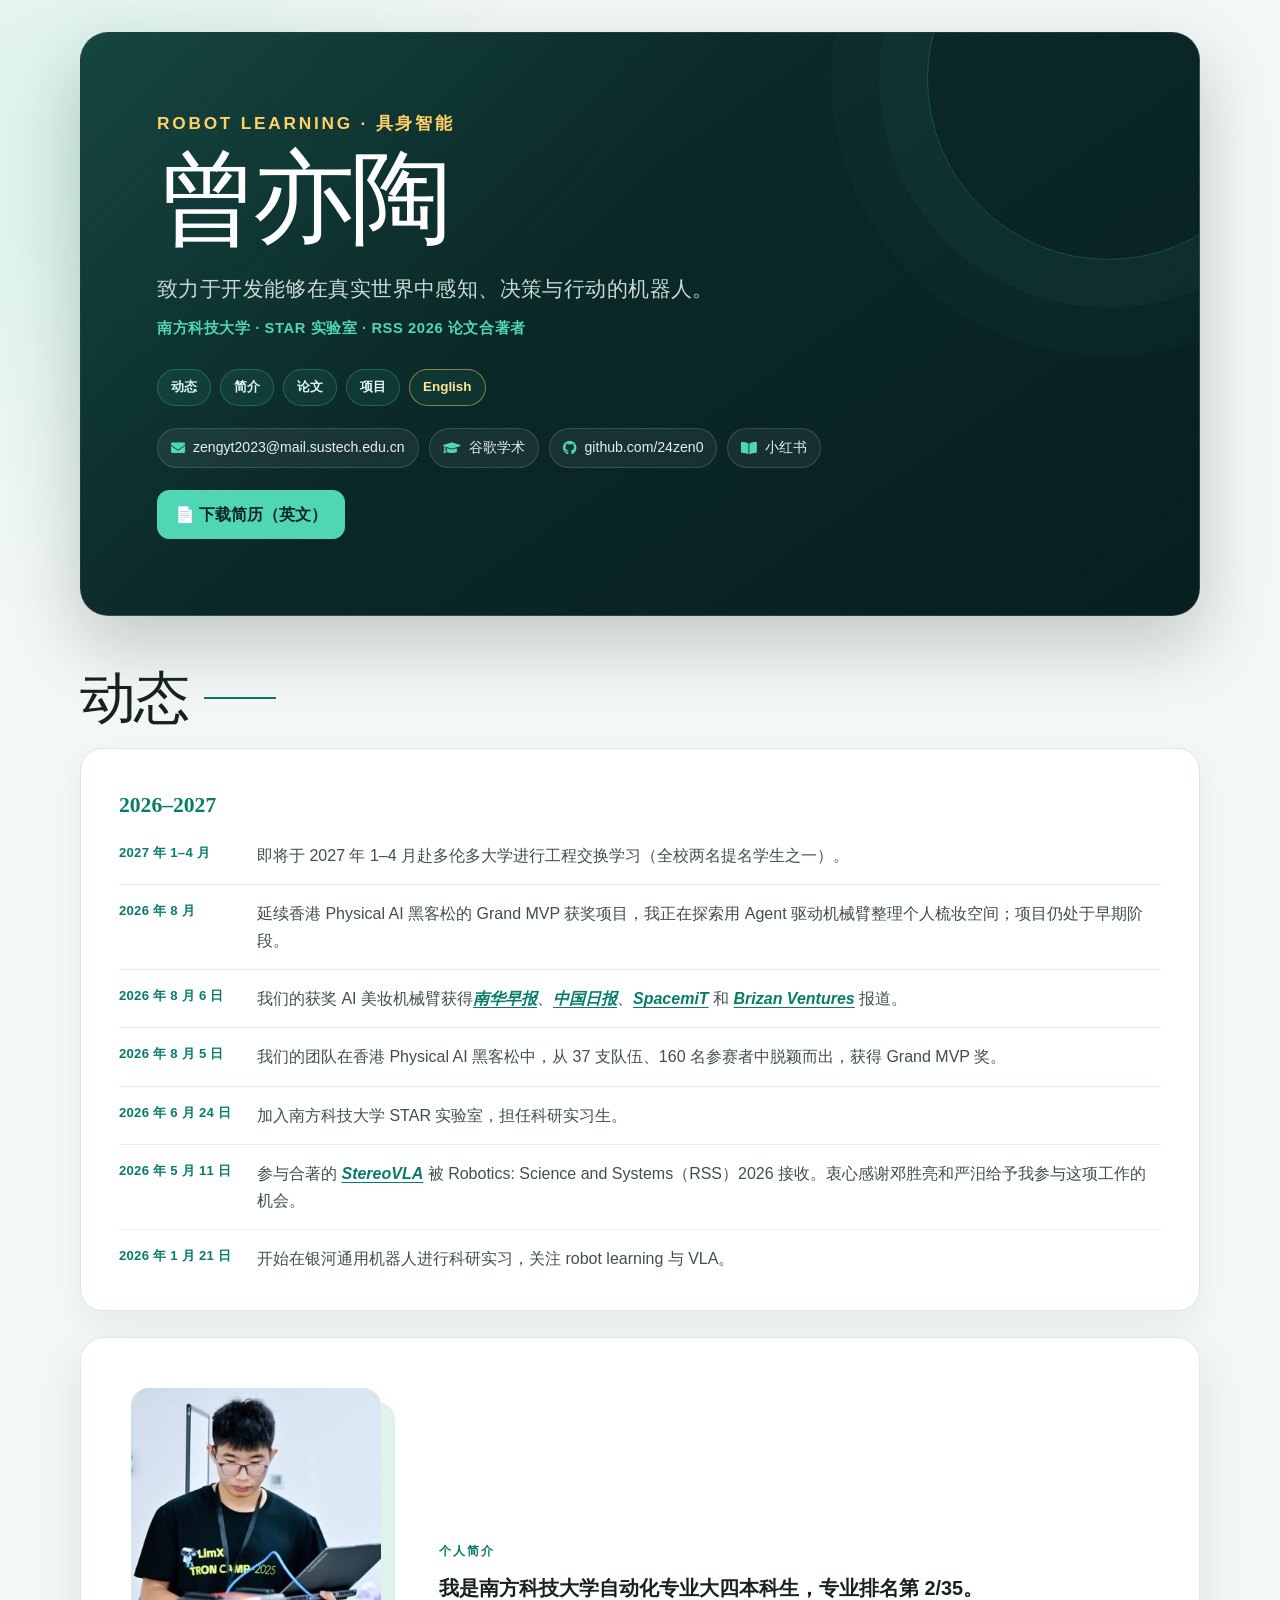
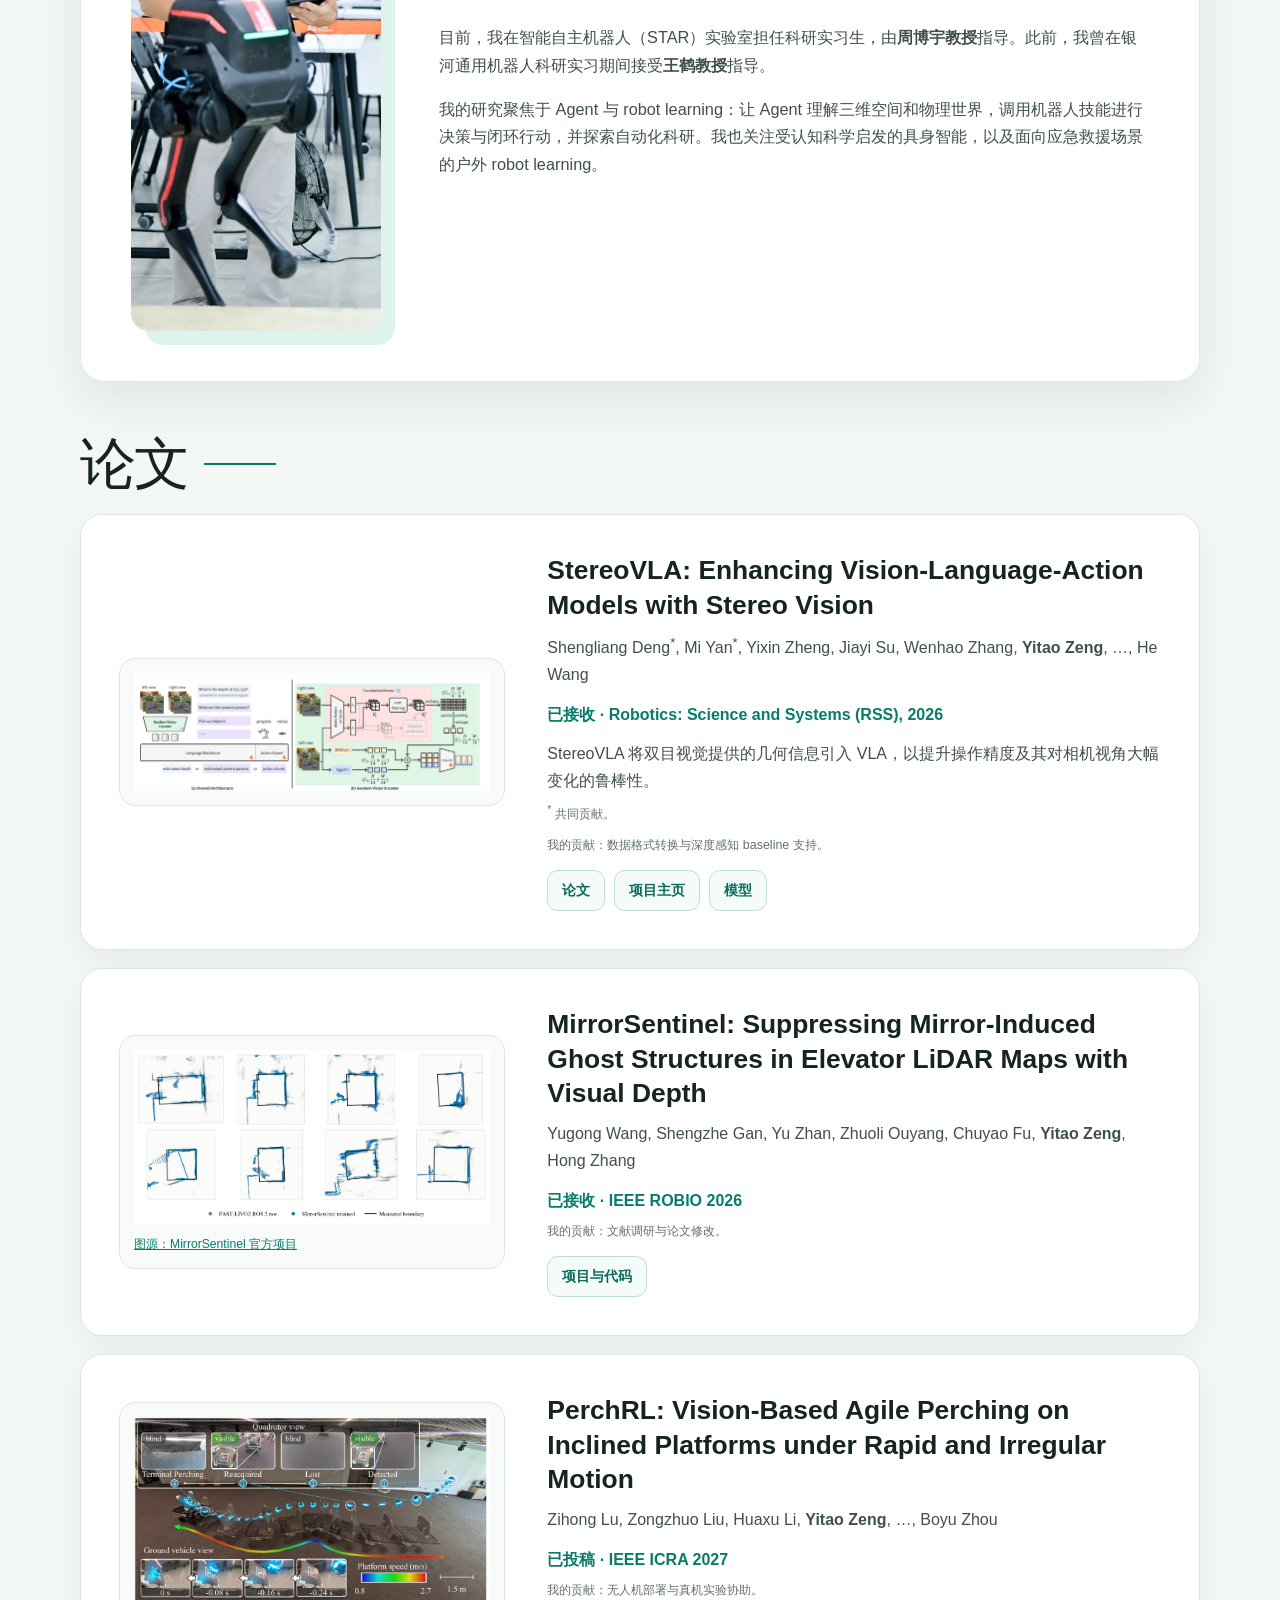
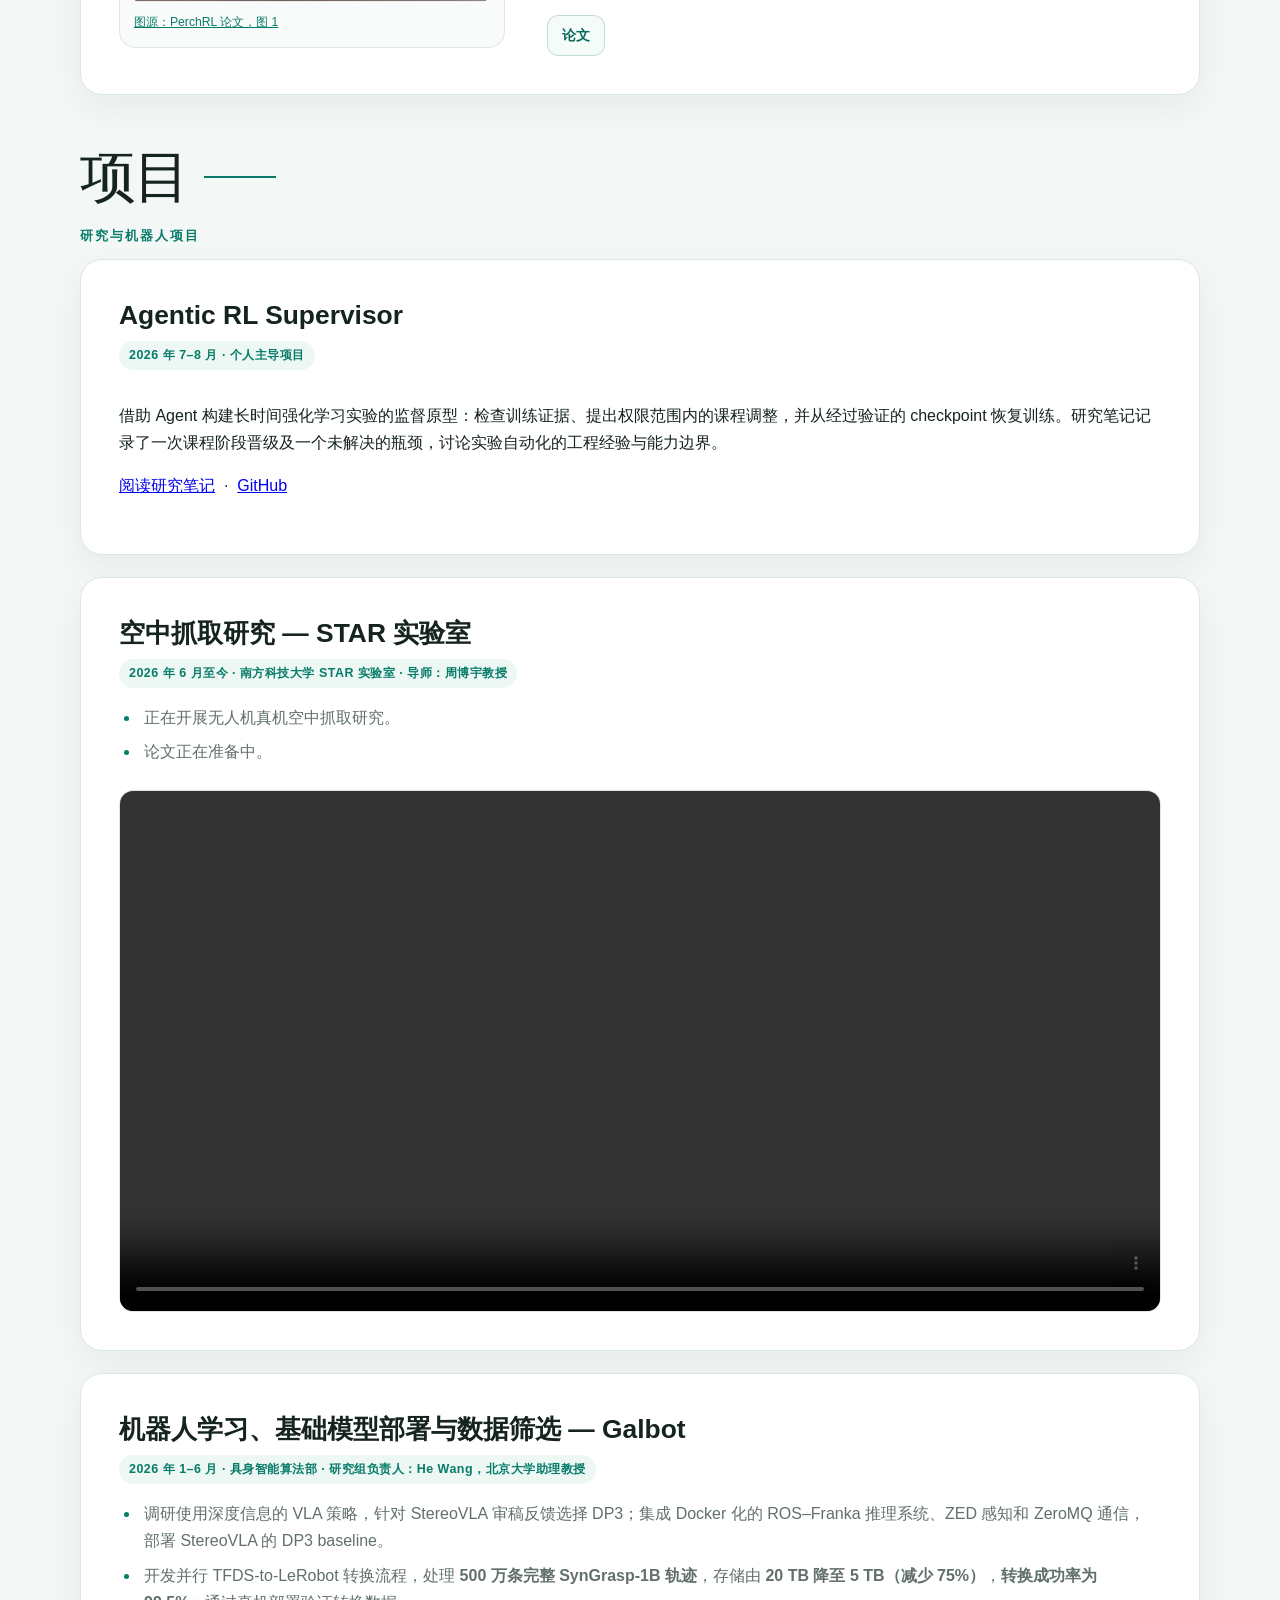
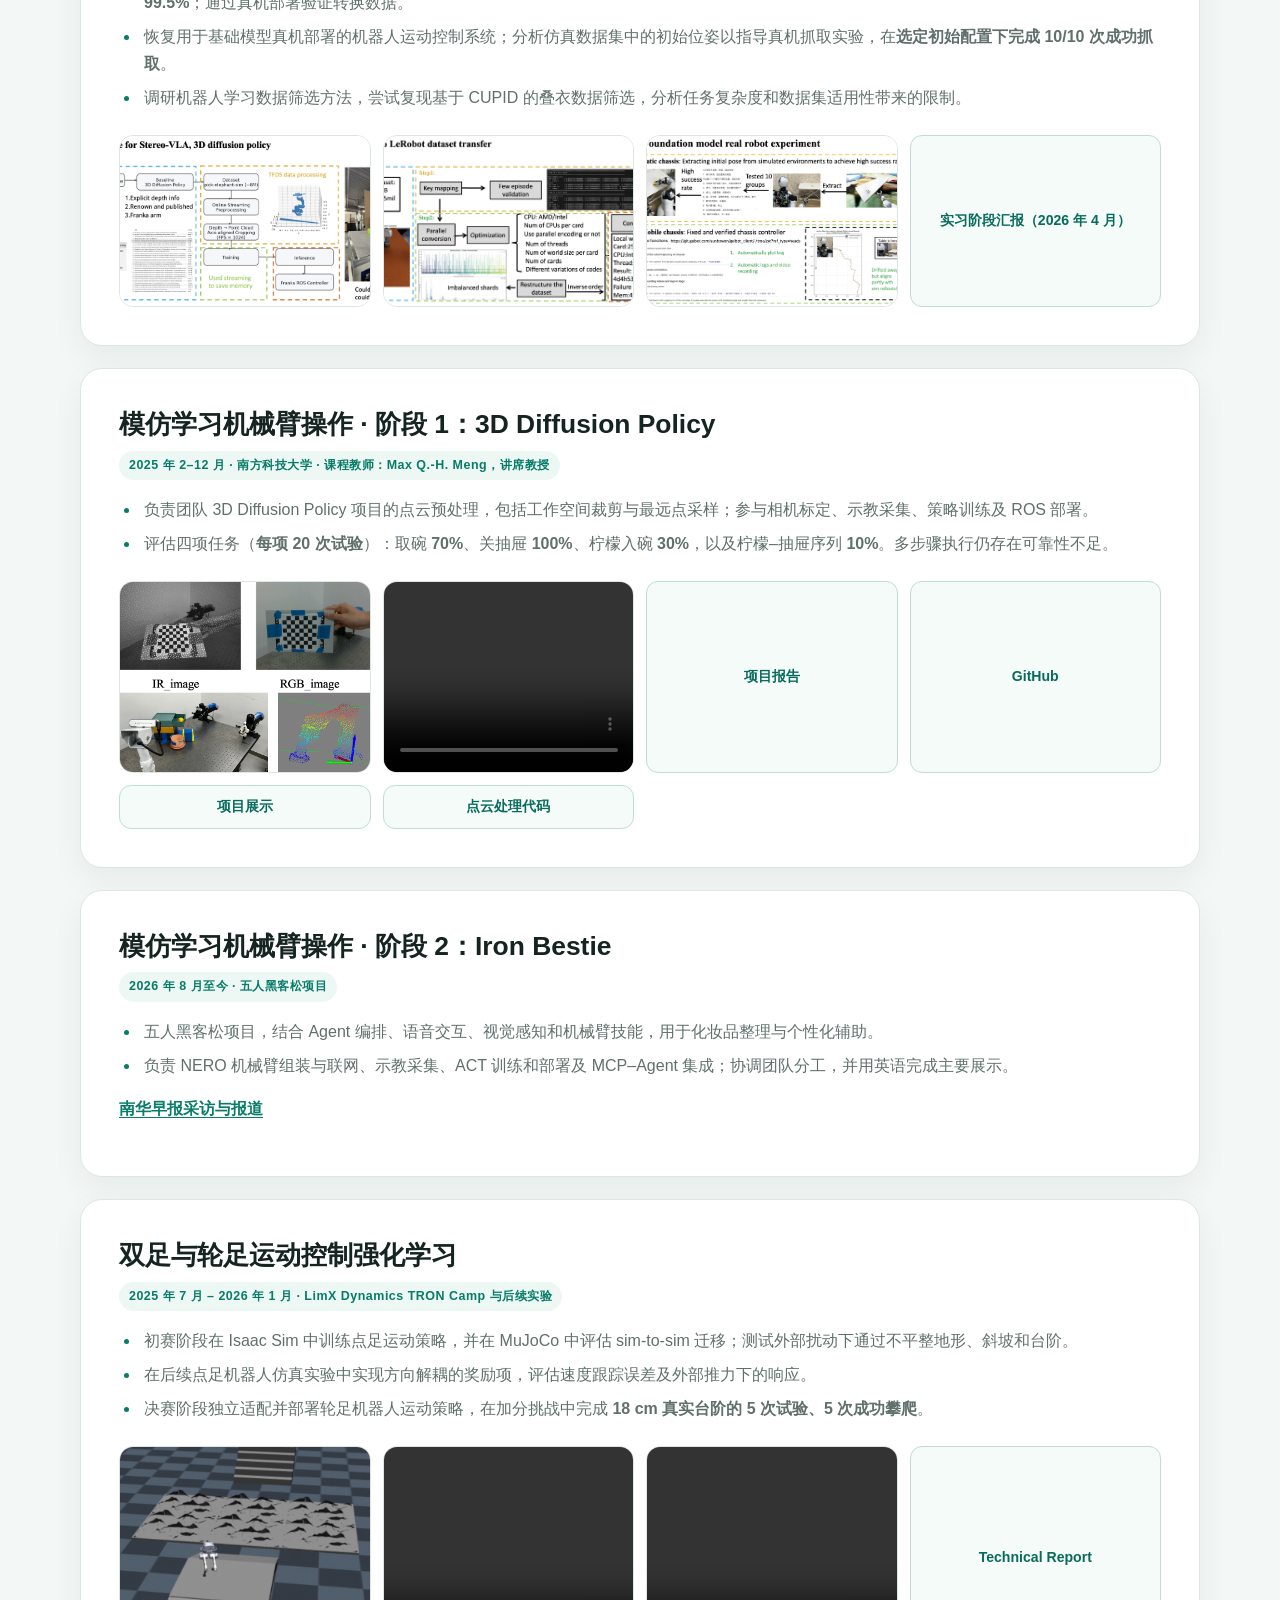
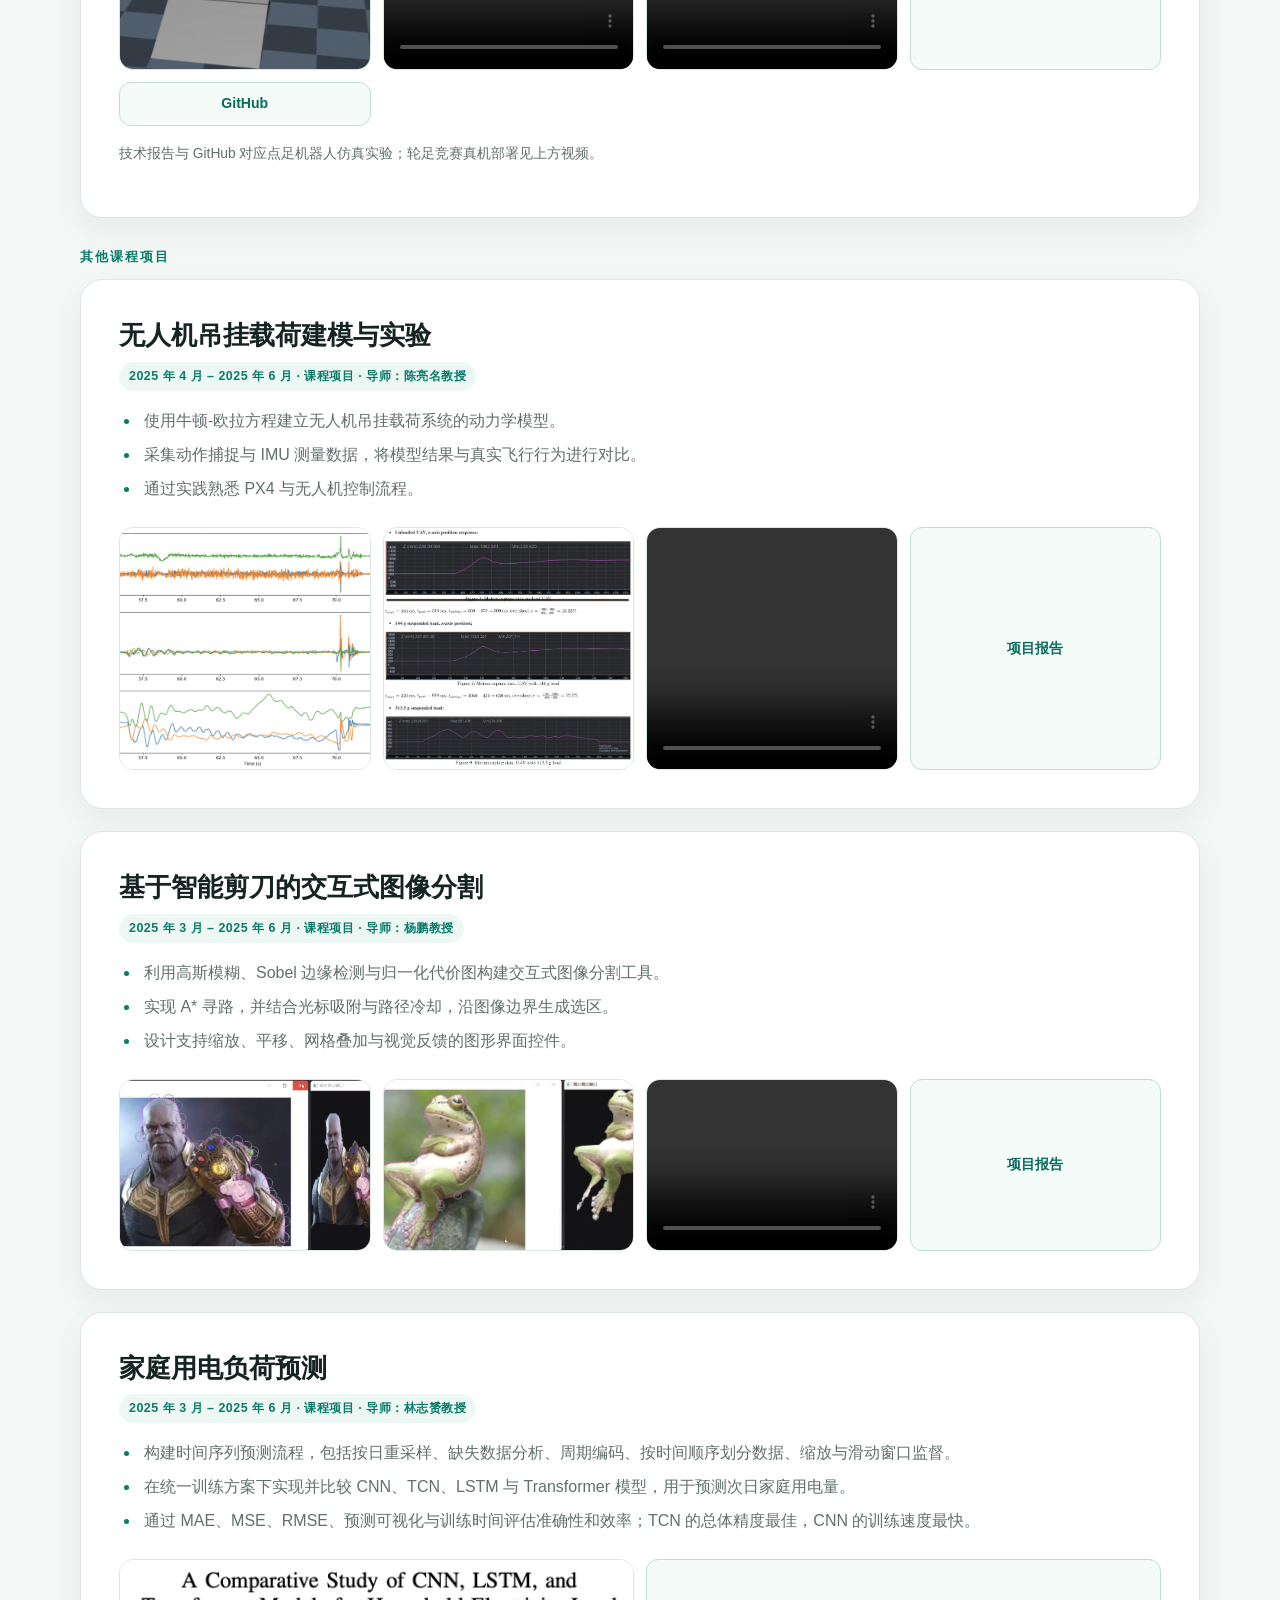
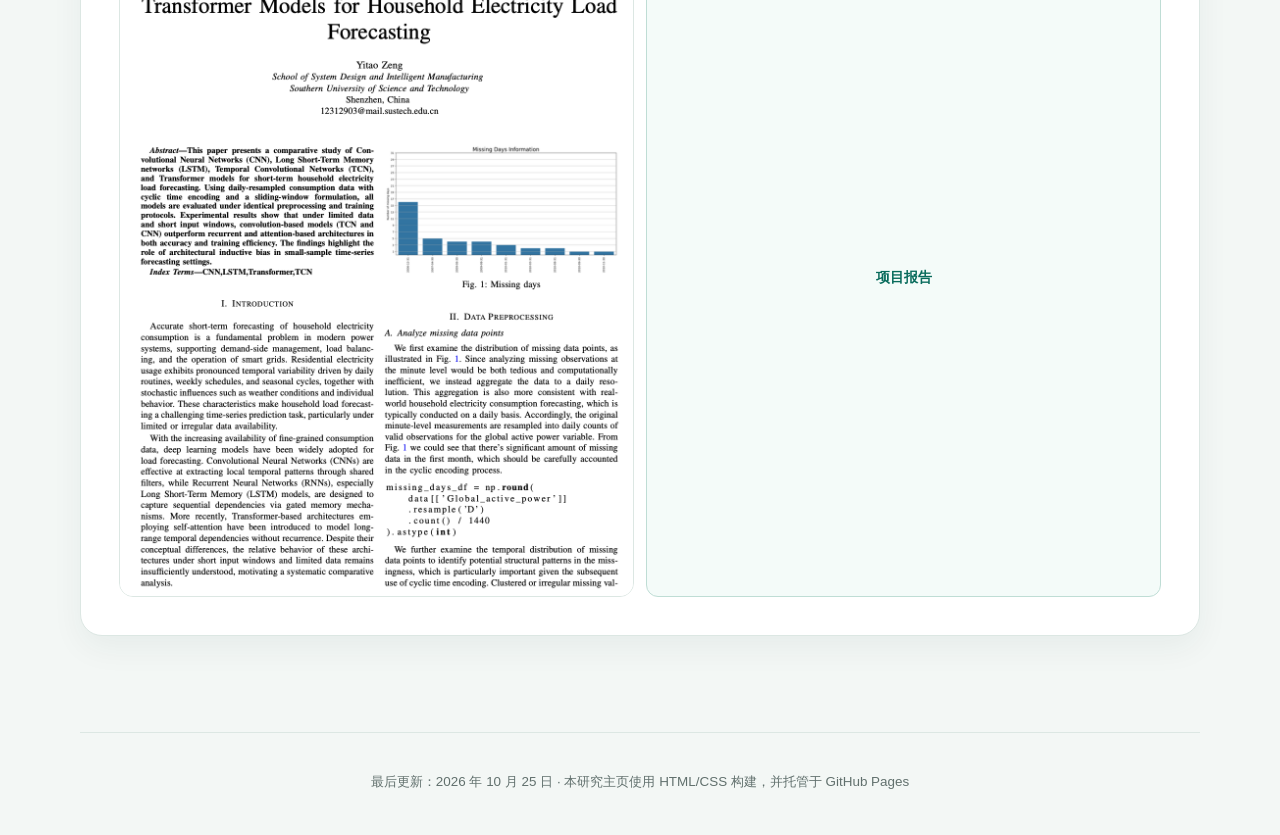
==== commit d9004448: "Align research profile, publications, and public CV" ====
--- a/zh.html
+++ b/zh.html
@@ -27,7 +27,7 @@
         html {
             scroll-behavior: smooth;
         }
-        
+
         body {
             margin: 0;
             padding: 32px 22px 0;
@@ -47,7 +47,7 @@
             margin-right: auto;
             margin-left: auto;
         }
-        
+
         header {
             position: relative;
             isolation: isolate;
@@ -85,7 +85,7 @@
             letter-spacing: 0.16em;
             text-transform: uppercase;
         }
-        
+
         h1 {
             max-width: 760px;
             margin: 0;
@@ -144,14 +144,14 @@
             border-color: rgba(255, 209, 102, 0.5);
             color: #ffe39a;
         }
-        
+
         .contact-info {
             display: flex;
             flex-wrap: wrap;
             gap: 10px;
             margin-bottom: 22px;
         }
-        
+
         .contact-item {
             display: inline-flex;
             align-items: center;
@@ -166,7 +166,7 @@
             text-decoration: none;
             transition: border-color 180ms ease, background 180ms ease, transform 180ms ease;
         }
-        
+
         .contact-item i {
             color: var(--accent);
         }
@@ -180,7 +180,7 @@
         main {
             padding: 26px 0 70px;
         }
-        
+
         section {
             margin-bottom: 26px;
         }
@@ -384,7 +384,7 @@
             color: #fff;
             transform: translateY(-2px);
         }
-        
+
         h2 {
             display: flex;
             align-items: center;
@@ -404,7 +404,7 @@
             background: var(--accent-dark);
             content: "";
         }
-        
+
         h3,
         .project-item h4 {
             max-width: 780px;
@@ -460,7 +460,7 @@
         .project-item:hover::before {
             opacity: 1;
         }
-        
+
         .date {
             display: inline-flex;
             align-items: center;
@@ -474,13 +474,13 @@
             font-weight: 700;
             letter-spacing: 0.04em;
         }
-        
+
         ul {
             margin: 0;
             padding-left: 21px;
             color: var(--muted);
         }
-        
+
         li {
             margin-bottom: 7px;
             padding-left: 4px;
@@ -489,14 +489,14 @@
         li::marker {
             color: var(--accent-dark);
         }
-        
+
         .project-gallery {
             display: grid;
             grid-template-columns: repeat(auto-fit, minmax(220px, 1fr));
             gap: 12px;
             margin-top: 24px;
         }
-        
+
         .project-media {
             overflow: hidden;
             min-height: 170px;
@@ -504,7 +504,7 @@
             border-radius: 14px;
             background: #eaf1ef;
         }
-        
+
         .project-media img,
         .project-media video {
             width: 100%;
@@ -560,7 +560,7 @@
             box-shadow: 0 10px 24px rgba(81, 214, 181, 0.2);
             transform: translateY(-2px);
         }
-        
+
         footer {
             padding: 24px 0 28px;
             border-top: 1px solid var(--line);
@@ -579,7 +579,7 @@
             outline: 3px solid rgba(81, 214, 181, 0.5);
             outline-offset: 3px;
         }
-        
+
         @media (max-width: 720px) {
             body {
                 padding: 14px 14px 0;
@@ -642,7 +642,7 @@
             .project-item {
                 border-radius: 18px;
             }
-            
+
             .project-gallery {
                 grid-template-columns: 1fr;
             }
@@ -660,6 +660,15 @@
             }
         }
 
+
+        /* CV companion: prioritize contributions, results, and supporting artifacts. */
+        .publication-item { margin-bottom: 18px; }
+        .publication-text { grid-template-columns: minmax(0, 1fr); }
+        :focus-visible { outline: 3px solid #087c69; outline-offset: 4px; }
+        header :focus-visible { outline-color: #ffd166; }
+        .project-item .publication-note { margin-top: 16px; font-size: .86rem; }
+        .publication-figure figcaption { margin-top: 10px; font-size: .76rem; color: var(--muted); }
+        .publication-figure figcaption a { color: var(--accent-dark); }
     </style>
     <link rel="stylesheet" href="https://cdnjs.cloudflare.com/ajax/libs/font-awesome/5.15.3/css/all.min.css">
 </head>
@@ -670,8 +679,8 @@
         <p class="role">致力于开发能够在真实世界中感知、决策与行动的机器人。</p>
         <p class="affiliation">南方科技大学 · STAR 实验室 · RSS 2026 论文合著者</p>
         <nav class="site-nav" aria-label="主导航">
+            <a href="#news">动态</a>
             <a href="#about">简介</a>
-            <a href="#news">动态</a>
             <a href="#publications">论文</a>
             <a href="#projects">项目</a>
             <a class="language-link" href="index.html" lang="en">English</a>
@@ -694,27 +703,18 @@
                 <span>小红书</span>
             </a>
         </div>
-        <a href="files/Yitao_Zeng_Resume_CN_2Page.pdf" download class="download-btn">📄 下载中文简历</a>
+        <a href="files/Yitao_Zeng_CV.pdf" download class="download-btn">📄 下载简历（英文）</a>
     </header>
 
     <main>
-    <section class="intro" id="about">
-        <img class="intro-photo" src="images/个人照片.jpg" alt="曾亦陶在机器人竞赛中操作四足机器人">
-        <div class="intro-text">
-            <p>我是南方科技大学自动化专业大四本科生，导师为张巍教授，专业排名第 2/35。</p>
-            <p>目前，我在智能自主机器人（STAR）实验室担任科研实习生，由<strong>周博宇教授</strong>指导。此前，我曾在银河通用机器人科研实习期间接受<strong>王鹤教授</strong>指导。</p>
-            <p>我的研究聚焦于 Agent 与 robot learning：让 Agent 理解三维空间和物理世界，调用机器人技能进行决策与闭环行动，并探索自动化科研。我也关注受认知科学启发的具身智能，以及面向应急救援场景的户外 robot learning。</p>
-        </div>
-    </section>
-
-    <section id="news">
+<section id="news">
         <h2>动态</h2>
         <div class="news-card">
-            <p class="news-year">2026</p>
+            <p class="news-year">2026–2027</p>
             <ul class="news-list">
                 <li>
-                    <time class="news-date" datetime="2026-09">2026 年 9 月</time>
-                    <span>将于 2026 年 9 月至 12 月赴多伦多大学圣乔治校区应用科学与工程学院交流学习。</span>
+                    <time class="news-date" datetime="2027-01">2027 年 1–4 月</time>
+                    <span>即将于 2027 年 1–4 月赴多伦多大学进行工程交换学习（全校两名提名学生之一）。</span>
                 </li>
                 <li>
                     <time class="news-date" datetime="2026-08">2026 年 8 月</time>
@@ -743,32 +743,38 @@
             </ul>
         </div>
     </section>
-
-    <section id="publications">
+<section class="intro" id="about">
+        <img class="intro-photo" src="images/个人照片.jpg" alt="曾亦陶在机器人竞赛中操作四足机器人">
+        <div class="intro-text">
+            <p>我是南方科技大学自动化专业大四本科生，专业排名第 2/35。</p>
+            <p>目前，我在智能自主机器人（STAR）实验室担任科研实习生，由<strong>周博宇教授</strong>指导。此前，我曾在银河通用机器人科研实习期间接受<strong>王鹤教授</strong>指导。</p>
+            <p>我的研究聚焦于 Agent 与 robot learning：让 Agent 理解三维空间和物理世界，调用机器人技能进行决策与闭环行动，并探索自动化科研。我也关注受认知科学启发的具身智能，以及面向应急救援场景的户外 robot learning。</p>
+        </div>
+    </section>
+<section id="publications">
         <h2>论文</h2>
         <article class="publication-item">
             <figure class="publication-figure">
-                <img src="images/stereovla-architecture.png" alt="StereoVLA 架构：融合双目图像输入、几何与语义视觉特征进行机器人动作预测">
+                <img src="images/stereovla-architecture.png" width="718" height="237" alt="StereoVLA 架构：融合双目图像输入、几何与语义视觉特征进行机器人动作预测">
             </figure>
             <div class="publication-content">
                 <h3 class="publication-title" lang="en">StereoVLA: Enhancing Vision-Language-Action Models with Stereo Vision</h3>
-                <p class="publication-authors">Shengliang Deng<sup>*</sup>, Mi Yan<sup>*</sup>, Yixin Zheng<sup>*</sup>, Jiayi Su, Wenhao Zhang, <span class="publication-author-self">Yitao Zeng</span>, Xiaoguang Zhao, Heming Cui, Zhizheng Zhang<sup>†</sup>, He Wang<sup>†</sup></p>
-                <p class="publication-venue">Robotics: Science and Systems (RSS), 2026</p>
+                <p class="publication-authors">Shengliang Deng<sup>*</sup>, Mi Yan<sup>*</sup>, Yixin Zheng, Jiayi Su, Wenhao Zhang, <strong>Yitao Zeng</strong>, …, He Wang</p>
+                <p class="publication-venue">已接收 · Robotics: Science and Systems (RSS), 2026</p>
                 <p class="publication-summary">StereoVLA 将双目视觉提供的几何信息引入 VLA，以提升操作精度及其对相机视角大幅变化的鲁棒性。</p>
-                <p class="publication-note"><sup>*</sup> 共同贡献。<sup>†</sup> 通讯作者。</p>
-                <div class="publication-links" aria-label="StereoVLA 相关资源">
+                <p class="publication-note"><sup>*</sup> 共同贡献。</p>
+                <p class="publication-note">我的贡献：数据格式转换与深度感知 baseline 支持。</p><div class="publication-links" aria-label="StereoVLA 相关资源">
                     <a href="https://arxiv.org/abs/2512.21970" target="_blank" rel="noopener noreferrer">论文</a>
                     <a href="https://shengliangd.github.io/StereoVLA-Webpage/" target="_blank" rel="noopener noreferrer">项目主页</a>
                     <a href="https://huggingface.co/shengliangd/StereoVLA" target="_blank" rel="noopener noreferrer">模型</a>
                 </div>
             </div>
         </article>
+<article class="publication-item" id="mirrorsentinel"><figure class="publication-figure"><a href="https://github.com/KvnWong216/MirrorSentinel" target="_blank" rel="noopener noreferrer"><img src="images/mirrorsentinel-maps.png" width="1831" height="893" alt="MirrorSentinel retained maps across eight reflective-elevator traversals" loading="lazy"></a><figcaption><a href="https://github.com/KvnWong216/MirrorSentinel" target="_blank" rel="noopener noreferrer">图源：MirrorSentinel 官方项目</a></figcaption></figure><div class="publication-content"><h3 class="publication-title" lang="en">MirrorSentinel: Suppressing Mirror-Induced Ghost Structures in Elevator LiDAR Maps with Visual Depth</h3><p class="publication-authors">Yugong Wang, Shengzhe Gan, Yu Zhan, Zhuoli Ouyang, Chuyao Fu, <strong>Yitao Zeng</strong>, Hong Zhang</p><p class="publication-venue">已接收 · IEEE ROBIO 2026</p><p class="publication-note">我的贡献：文献调研与论文修改。</p><div class="publication-links"><a href="https://github.com/KvnWong216/MirrorSentinel" target="_blank" rel="noopener noreferrer">项目与代码</a></div></div></article><article class="publication-item" id="perchrl"><figure class="publication-figure"><a href="https://arxiv.org/abs/2606.03441v2" target="_blank" rel="noopener noreferrer"><img src="images/perchrl-demo.png" width="964" height="500" alt="PerchRL paper Figure 1: visual reacquisition and perching on a moving inclined platform" loading="lazy"></a><figcaption><a href="https://arxiv.org/abs/2606.03441v2" target="_blank" rel="noopener noreferrer">图源：PerchRL 论文，图 1</a></figcaption></figure><div class="publication-content"><h3 class="publication-title" lang="en">PerchRL: Vision-Based Agile Perching on Inclined Platforms under Rapid and Irregular Motion</h3><p class="publication-authors">Zihong Lu, Zongzhuo Liu, Huaxu Li, <strong>Yitao Zeng</strong>, …, Boyu Zhou</p><p class="publication-venue">已投稿 · IEEE ICRA 2027</p><p class="publication-note">我的贡献：无人机部署与真机实验协助。</p><div class="publication-links"><a href="https://arxiv.org/abs/2606.03441v2" target="_blank" rel="noopener noreferrer">论文</a></div></div></article>
     </section>
-
-    <section id="projects">
+<section id="projects">
         <h2>项目</h2>
         <h3 class="project-group-title">研究与机器人项目</h3>
-
         <div class="project-item" id="agentic-rl-supervisor">
             <h4>Agentic RL Supervisor</h4>
             <p class="date">2026 年 7–8 月 · 个人主导项目</p>
@@ -776,7 +782,9 @@
             <p><a href="blog/agentic-rl-supervisor.zh.html">阅读研究笔记</a> &nbsp;·&nbsp; <a href="https://github.com/24zen0/agentic-rl-supervisor" target="_blank" rel="noopener noreferrer">GitHub</a></p>
         </div>
 
-        <div class="project-item">
+
+
+        <div class="project-item" id="aerial-grasping">
             <h4>空中抓取研究 — STAR 实验室</h4>
             <p class="date">2026 年 6 月至今 · 南方科技大学 STAR 实验室 · 导师：周博宇教授</p>
             <ul>
@@ -794,15 +802,12 @@
         </div>
 
         <!-- project during my internship at Galbot: -->
-        <div class="project-item">
-            <h4>Robot Learning 系统与数据工程 — 银河通用机器人</h4>
-            <p class="date">2026 年 1 月 – 2026 年 7 月 · 指导教师：王鹤教授</p>
-            <ul>
-                <li>利用 HPC 资源，将 TFDS 数据集转换为项目使用的 LeRobot 格式，并验证转换结果。</li>
-                <li>搭建并调试 3D Diffusion Policy 风格的深度图到点云 baseline；分析失败案例，梳理 sim-to-real、坐标与动作表示以及部署中的问题。</li>
-                <li>协助完成机器人与推理系统的集成，并为另一项测试模型实验开展初始位姿测试。</li>
-                <li>调研基于 influence function 的 Data Curation 方法在具身学习中的应用。</li>
-            </ul>
+        <div class="project-item" id="galbot"><h4>机器人学习、基础模型部署与数据筛选 — Galbot</h4><p class="date">2026 年 1–6 月 · 具身智能算法部 · 研究组负责人：He Wang，北京大学助理教授</p><ul>
+<li>调研使用深度信息的 VLA 策略，针对 StereoVLA 审稿反馈选择 DP3；集成 Docker 化的 ROS–Franka 推理系统、ZED 感知和 ZeroMQ 通信，部署 StereoVLA 的 DP3 baseline。</li>
+<li>开发并行 TFDS-to-LeRobot 转换流程，处理 <strong>500 万条完整 SynGrasp-1B 轨迹</strong>，存储由 <strong>20 TB 降至 5 TB（减少 75%）</strong>，<strong>转换成功率为 99.5%</strong>；通过真机部署验证转换数据。</li>
+<li>恢复用于基础模型真机部署的机器人运动控制系统；分析仿真数据集中的初始位姿以指导真机抓取实验，在<strong>选定初始配置下完成 10/10 次成功抓取</strong>。</li>
+<li>调研机器人学习数据筛选方法，尝试复现基于 CUPID 的叠衣数据筛选，分析任务复杂度和数据集适用性带来的限制。</li>
+</ul>
             <div class="project-gallery">
                 <div class="project-media">
                     <img src="images/baseline dp3.png" alt="银河通用机器人实习期间的 3D Diffusion Policy 调试可视化">
@@ -814,20 +819,15 @@
                     <img src="images/foundation models testing.png" alt="机器人与推理系统集成及初始位姿测试">
                 </div>
             <a href="https://github.com/24zen0/4-months-work-during-internship/blob/main/曾亦陶的银河汇报4.25%20newest.pdf" target="_blank" rel="noopener noreferrer">
-            技术报告
-        </a>        
+            实习阶段汇报（2026 年 4 月）
+        </a>
             </div>
         </div>
-        
-        <div class="project-item">
-            <h4>面向真实机器人桌面操作的 3D Diffusion Policy</h4>
-            <p class="date">2025 年 2 月 – 2025 年 12 月 · 南方科技大学 CLEAR 实验室 · 学术导师：张巍教授</p>
-            <ul>
-                <li>共同搭建并部署用于真实机器人桌面操作的 3D Diffusion Policy 完整流程。</li>
-                <li>负责 DP3 输入的点云预处理，包括工作空间裁剪与最远点采样（1,024 点）。</li>
-                <li>在第二轮端到端迭代中参与标定、示教数据采集、训练及基于 ROS 的部署。</li>
-                <li>分析策略抖动和多步骤任务失败，进一步关注感知与动作的衔接、示教数据覆盖范围和评估设计。</li>
-            </ul>
+
+        <div class="project-item" id="diffusion-policy"><h4>模仿学习机械臂操作 · 阶段 1：3D Diffusion Policy</h4><p class="date">2025 年 2–12 月 · 南方科技大学 · 课程教师：Max Q.-H. Meng，讲席教授</p><ul>
+<li>负责团队 3D Diffusion Policy 项目的点云预处理，包括工作空间裁剪与最远点采样；参与相机标定、示教采集、策略训练及 ROS 部署。</li>
+<li>评估四项任务（<strong>每项 20 次试验</strong>）：取碗 <strong>70%</strong>、关抽屉 <strong>100%</strong>、柠檬入碗 <strong>30%</strong>，以及柠檬–抽屉序列 <strong>10%</strong>。多步骤执行仍存在可靠性不足。</li>
+</ul>
             <div class="project-gallery">
                 <div class="project-media">
                     <img src="images/dp3_pic.png" alt="基于 3D Diffusion Policy 的机械臂桌面清理">
@@ -846,18 +846,19 @@
         </a>
             <a href="https://github.com/24zen0/Desktop-Cleaning-via-3D-Diffusion-Policy/blob/main/Desktop%20Cleaning%20by%20Robotic%20Arm%20via%203D%20Diffusion%20Policy%20ppt.pdf" target="_blank" rel="noopener noreferrer">
             项目展示
-        </a>        
+        </a>
+        <a href="https://github.com/24zen0/depth-to-pointcloud-for-dp3" target="_blank" rel="noopener noreferrer">点云处理代码</a>
             </div>
         </div>
-        <div class="project-item">
-            <h4>点足与轮足机器人运动控制强化学习</h4>
-            <p class="date">2025 年 6 月 – 2026 年 1 月 · 课程、竞赛与技术报告 · 学术导师：张巍教授</p>
-            <ul>
-                <li>首先在 Isaac Gym 中开展点足机器人运动项目，随后将系统适配到轮足平台并用于竞赛部署。</li>
-                <li>针对轮足机器人爬楼梯任务优化奖励设置与运动约束，包括腿部离地间隙约束和双腿异步行为。</li>
-                <li>随后在 Isaac Lab 与 Isaac Sim 中继续训练点足机器人，增加扰动测试和更具挑战性的 curriculum。</li>
-                <li>在技术报告中补充第三阶段的实验分析；竞赛中，团队轮足机器人在 18 厘米真实台阶上完成了 10/10 次有记录的成功测试。</li>
-            </ul>
+        <div class="project-item" id="iron-bestie"><h4>模仿学习机械臂操作 · 阶段 2：Iron Bestie</h4><p class="date">2026 年 8 月至今 · 五人黑客松项目</p><ul>
+<li>五人黑客松项目，结合 Agent 编排、语音交互、视觉感知和机械臂技能，用于化妆品整理与个性化辅助。</li>
+<li>负责 NERO 机械臂组装与联网、示教采集、ACT 训练和部署及 MCP–Agent 集成；协调团队分工，并用英语完成主要展示。</li>
+</ul><p><a class="inline-link" href="https://www.scmp.com/tech/tech-trends/article/3363197/coded-glamour-and-glory-ai-make-arm-steals-show-hong-kong-hackathon" target="_blank" rel="noopener noreferrer">南华早报采访与报道</a></p></div>
+<div class="project-item" id="locomotion"><h4>双足与轮足运动控制强化学习</h4><p class="date">2025 年 7 月 – 2026 年 1 月 · LimX Dynamics TRON Camp 与后续实验</p><ul>
+<li>初赛阶段在 Isaac Sim 中训练点足运动策略，并在 MuJoCo 中评估 sim-to-sim 迁移；测试外部扰动下通过不平整地形、斜坡和台阶。</li>
+<li>在后续点足机器人仿真实验中实现方向解耦的奖励项，评估速度跟踪误差及外部推力下的响应。</li>
+<li>决赛阶段独立适配并部署轮足机器人运动策略，在加分挑战中完成 <strong>18 cm 真实台阶的 5 次试验、5 次成功攀爬</strong>。</li>
+</ul>
             <div class="project-gallery">
                 <div class="project-media">
                     <img src="images/pointfoot_env.png" alt="点足机器人在不同地形上行走">
@@ -867,27 +868,22 @@
                         <source src="videos/RL_pointfoot.mp4" type="video/mp4">
                         您的浏览器不支持视频播放。
                     </video>
-                </div>              
+                </div>
                 <div class="project-media">
                     <video controls preload="metadata" aria-label="轮足机器人爬楼梯演示">
                         <source src="videos/Wheelfoot_stairs.mp4" type="video/mp4">
                         您的浏览器不支持视频播放。
                     </video>
                 </div>
-            <a href="https://github.com/24zen0/OCE_Final_Project/blob/main/Code%20explanation%20for%20Pointfoot%20robot.pdf" target="_blank" rel="noopener noreferrer">
-            代码结构报告
-        </a>
-            <a href="https://github.com/24zen0/Deployment_of_wheelfoot_tron" target="_blank" rel="noopener noreferrer">
-            轮足项目 GitHub
-        </a>      
         <a href="files/RL_Locomotion_Technical_Report.pdf" target="_blank" rel="noopener noreferrer">
-            点足项目技术报告
+            Technical Report
         </a>
         <a href="https://github.com/24zen0/2026RL_bipedal_locomotion_Isaaclab" target="_blank" rel="noopener noreferrer">
-            Isaac Lab 项目 GitHub
+            GitHub
         </a>
             </div>
-        </div>
+        <p class="publication-note">技术报告与 GitHub 对应点足机器人仿真实验；轮足竞赛真机部署见上方视频。</p>
+</div>
 
         <h3 class="project-group-title">其他课程项目</h3>
 
@@ -905,7 +901,7 @@
                 </div>
                 <div class="project-media">
                     <img src="images/motion_capture_uav.png" alt="无人机吊挂载荷实验的动作捕捉装置">
-                </div>                
+                </div>
                 <div class="project-media">
                     <video controls preload="metadata" aria-label="无人机吊挂载荷实验演示">
                         <source src="videos/UAV suspension.mp4" type="video/mp4">
@@ -931,7 +927,7 @@
                 </div>
                 <div class="project-media">
                     <img src="images/Intelligent scissors2.png" alt="智能剪刀工具的边界选取结果">
-                </div>                
+                </div>
                 <div class="project-media">
                     <video controls preload="metadata" aria-label="智能剪刀交互演示">
                         <source src="videos/Intelligent Scissors.mp4" type="video/mp4">
@@ -942,7 +938,7 @@
             项目报告
         </a>
             </div>
-        </div>     
+        </div>
 
         <div class="project-item">
             <h4>家庭用电负荷预测</h4>
@@ -960,12 +956,12 @@
             项目报告
         </a>
             </div>
-        </div>  
+        </div>
     </section>
-    </main>
+</main>
 
     <footer>
-        <p>最后更新：2026 年 8 月 12 日 · 本研究主页使用 HTML/CSS 构建，并托管于 GitHub Pages</p>
+        <p>最后更新：2026 年 10 月 25 日 · 本研究主页使用 HTML/CSS 构建，并托管于 GitHub Pages</p>
     </footer>
 </body>
 </html>
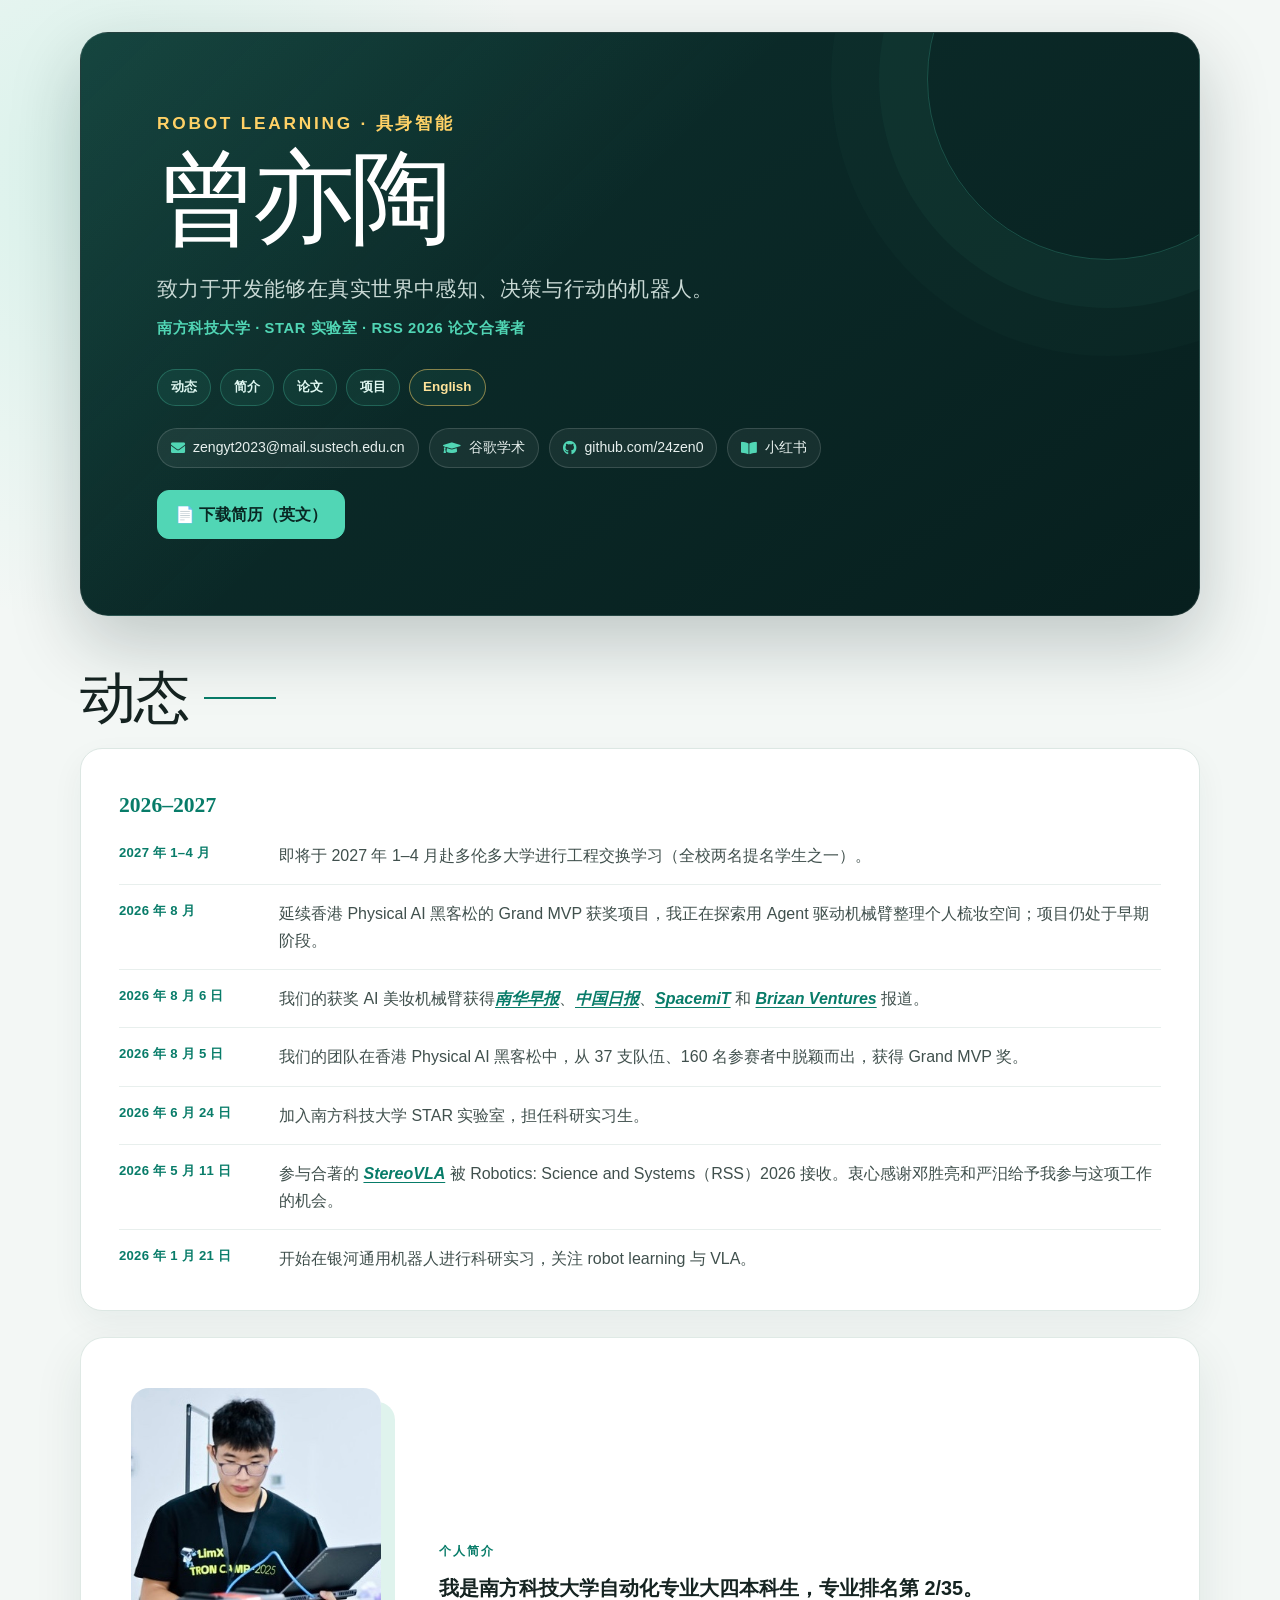
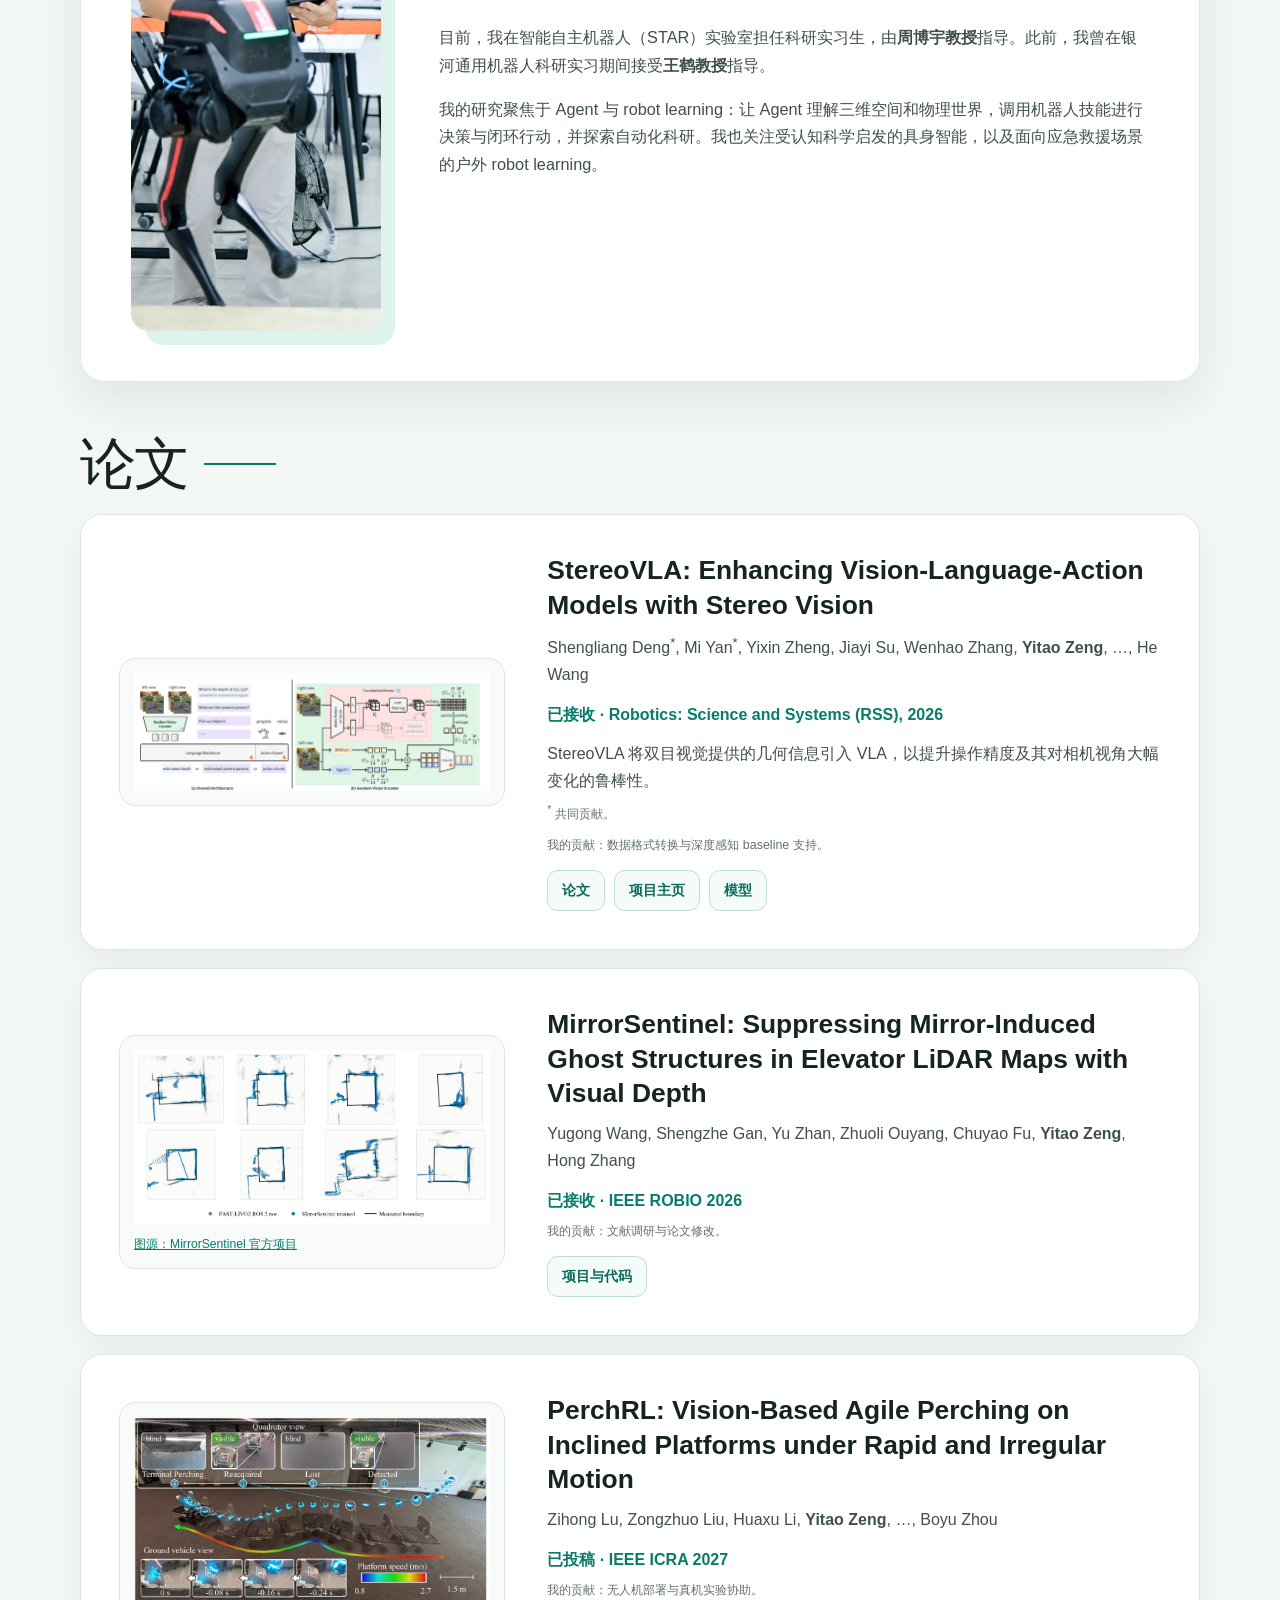
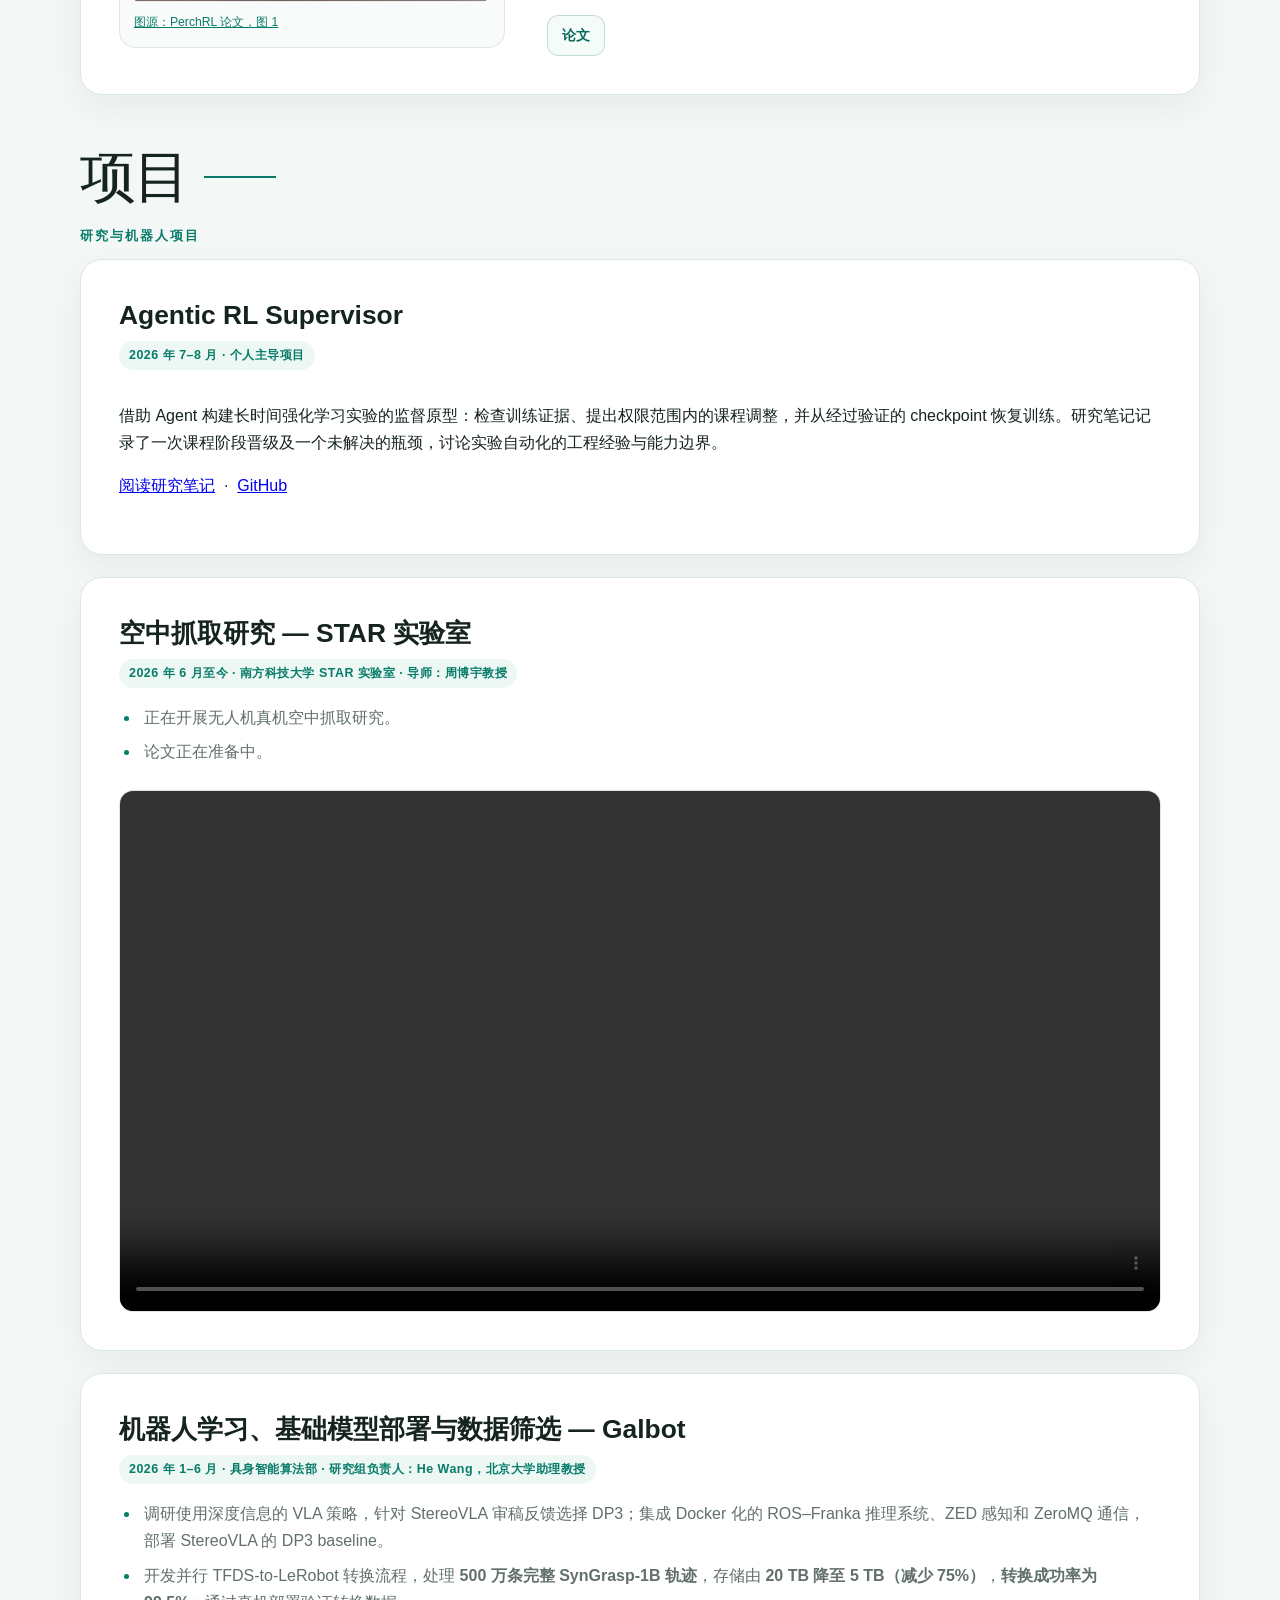
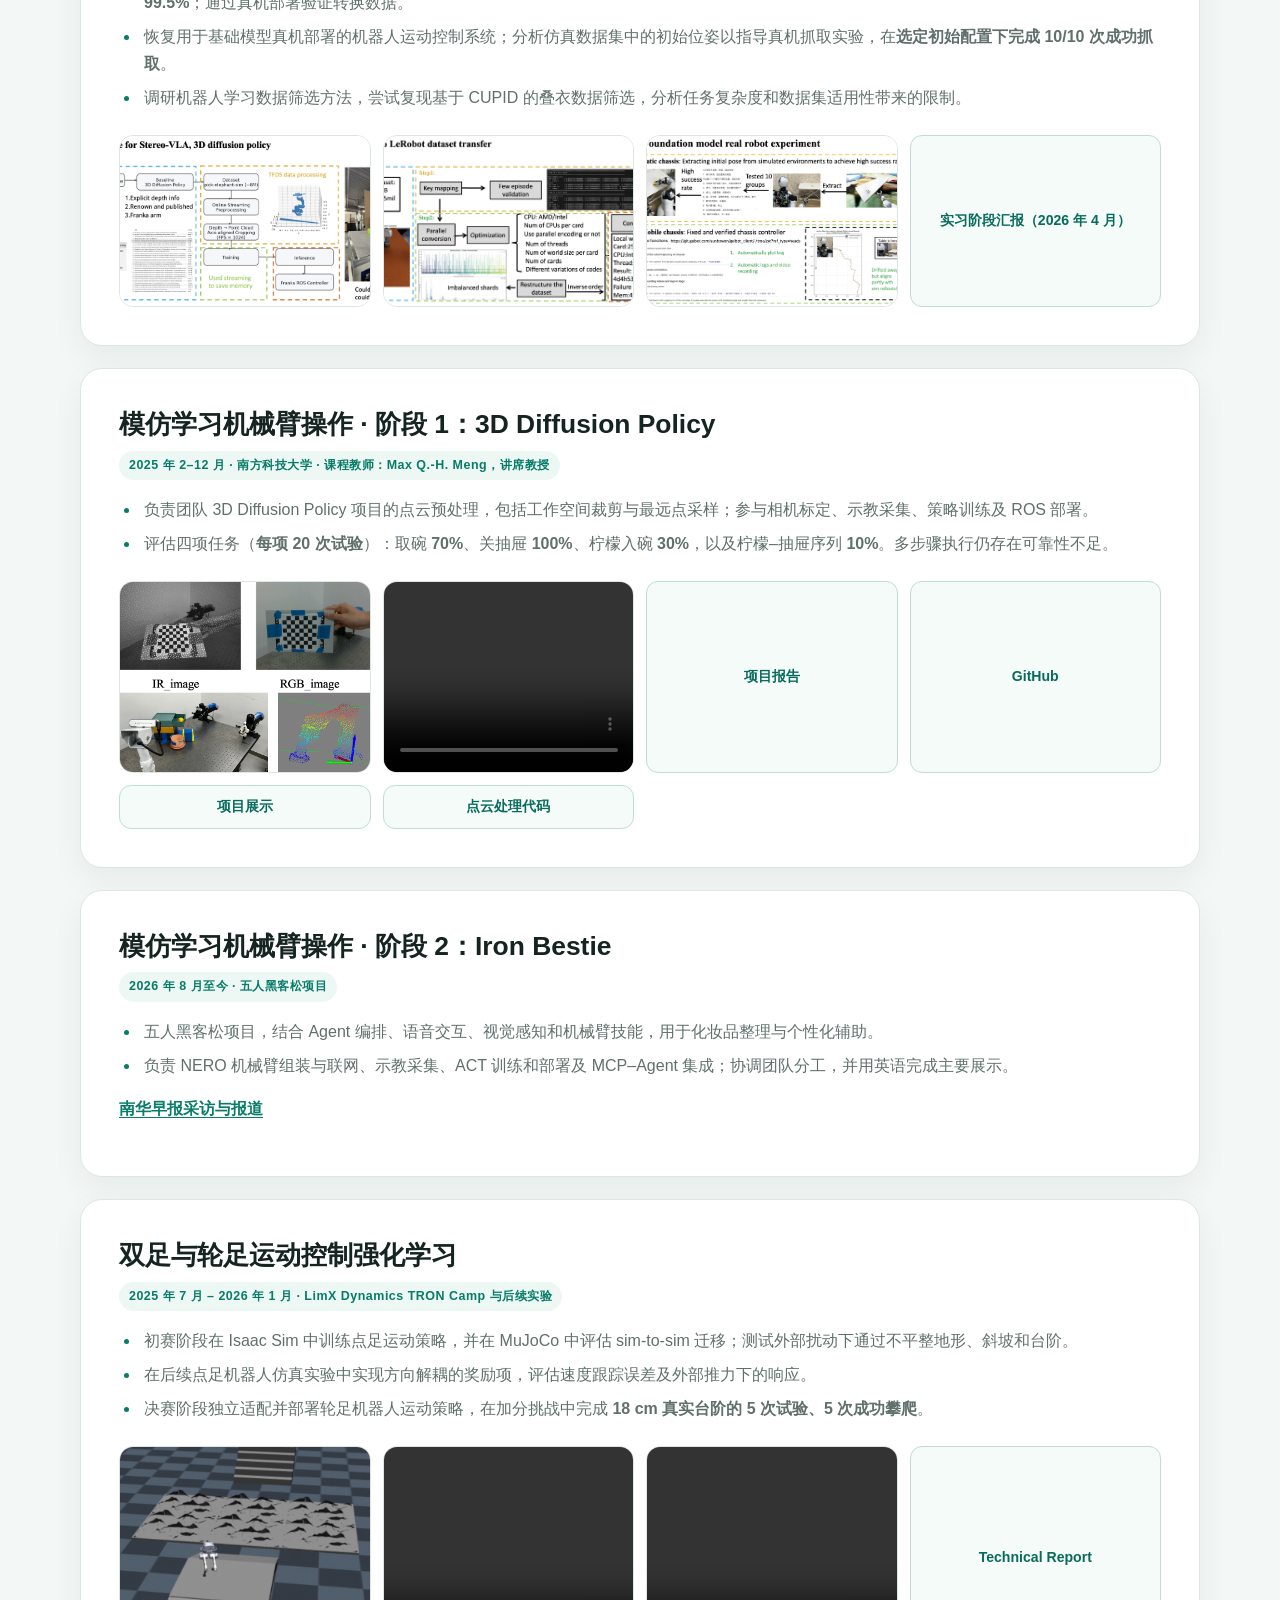
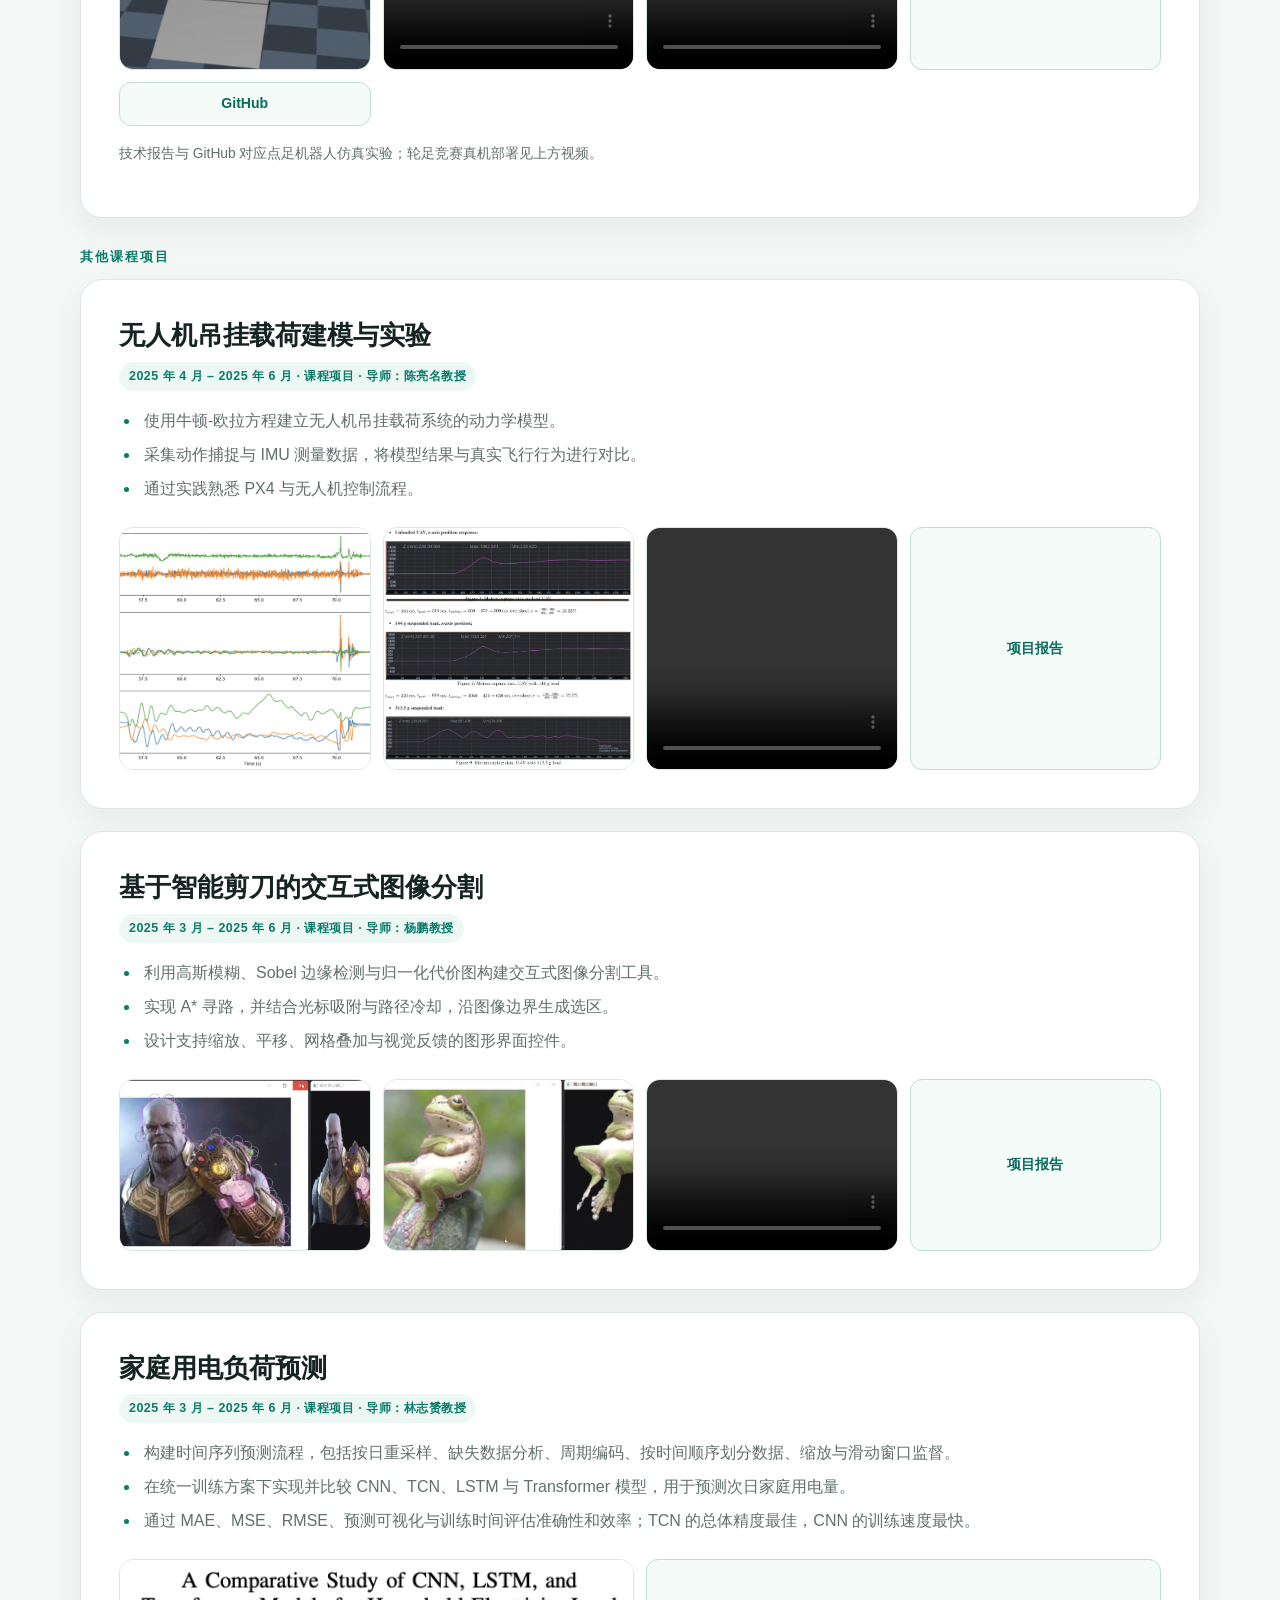
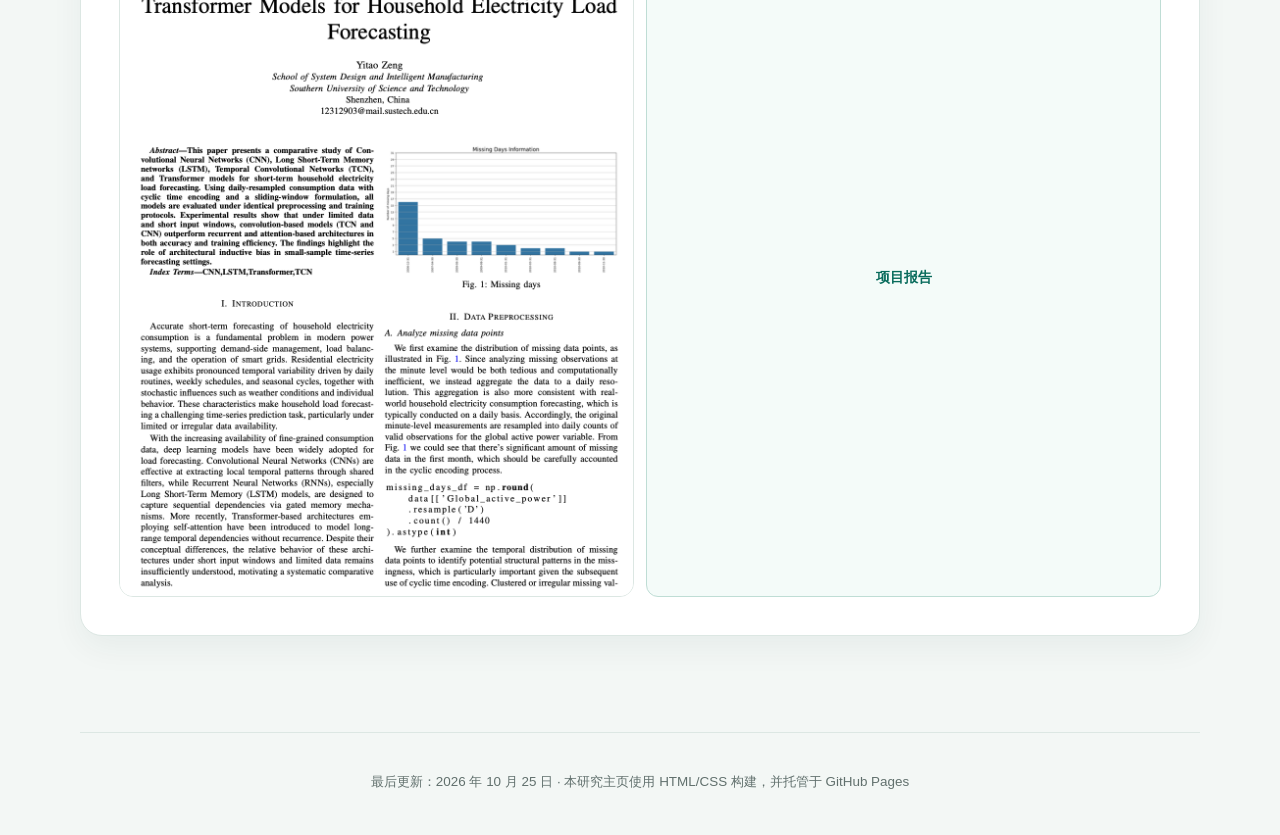
==== commit 4bf72efa: "Keep Chinese news dates on one line" ====
--- a/zh.html
+++ b/zh.html
@@ -266,7 +266,7 @@
 
         .news-list li {
             display: grid;
-            grid-template-columns: 118px minmax(0, 1fr);
+            grid-template-columns: 140px minmax(0, 1fr);
             gap: 20px;
             margin: 0;
             padding: 15px 0;
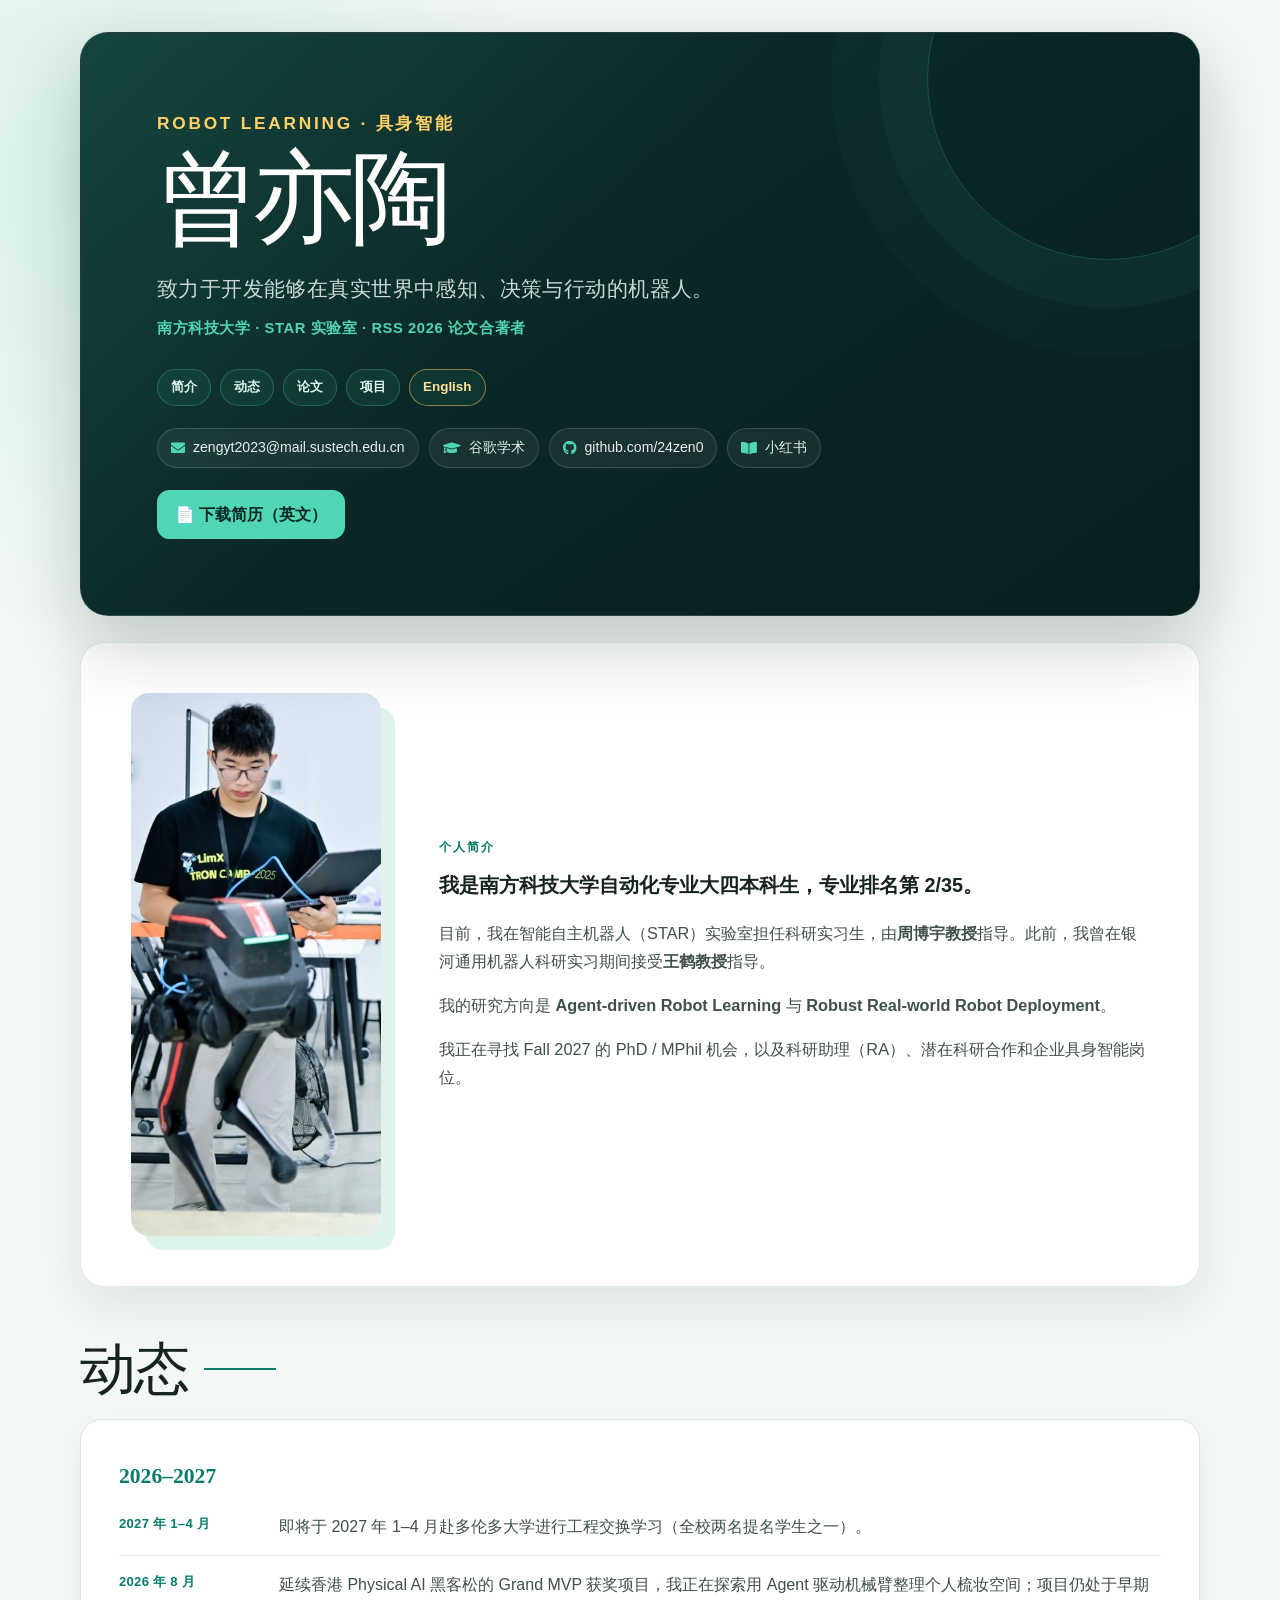
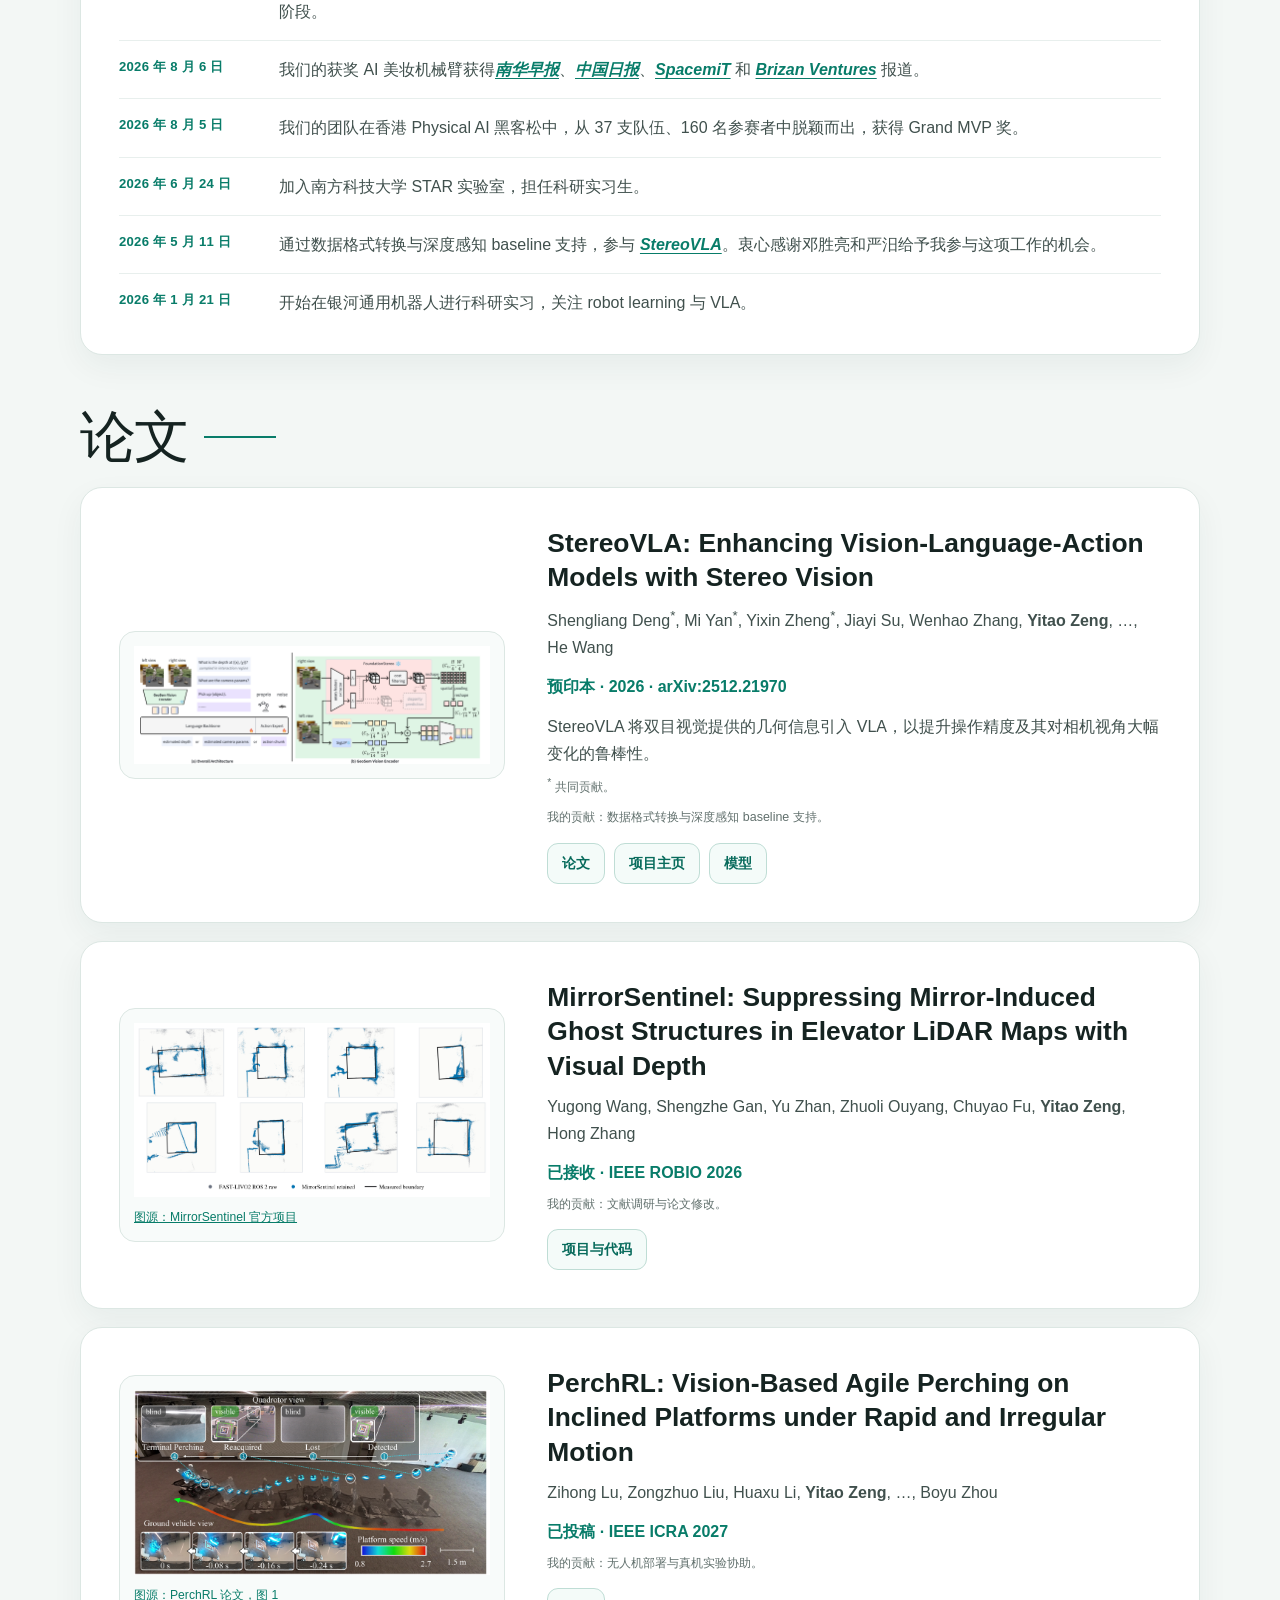
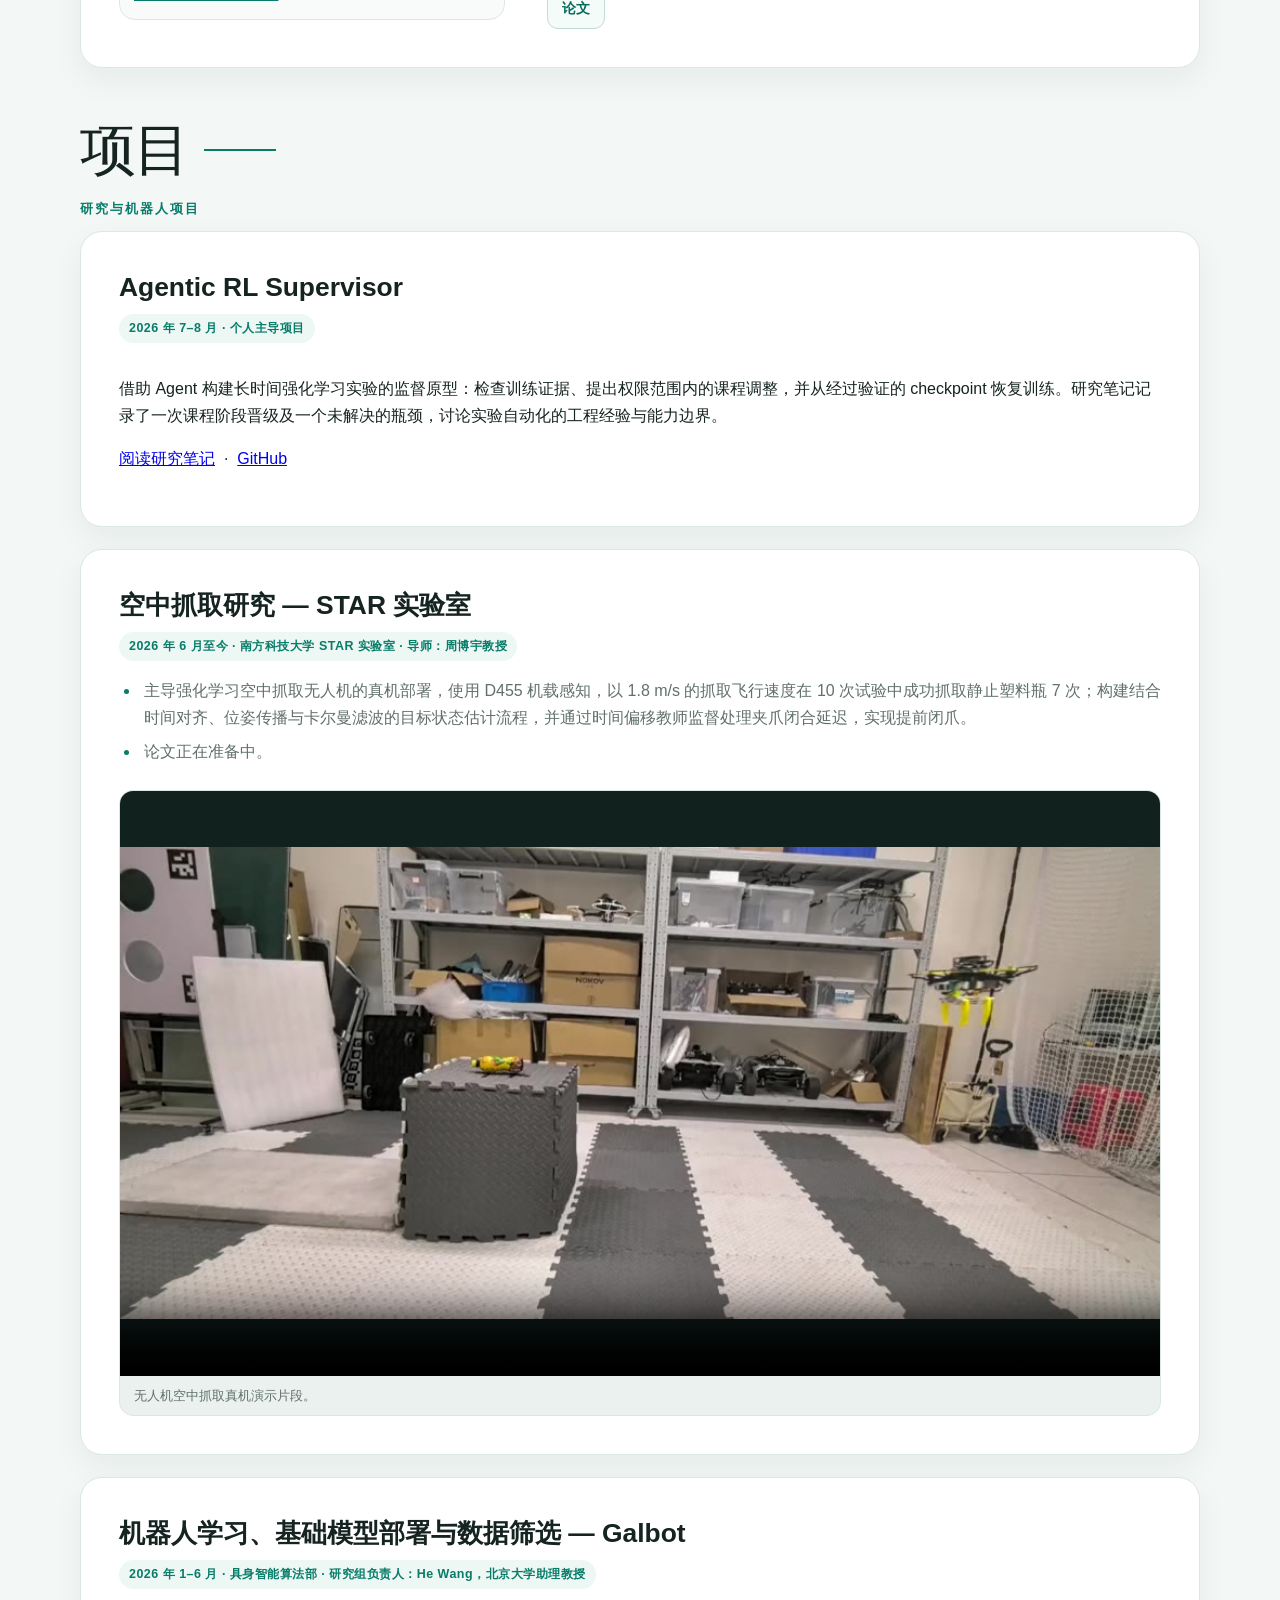
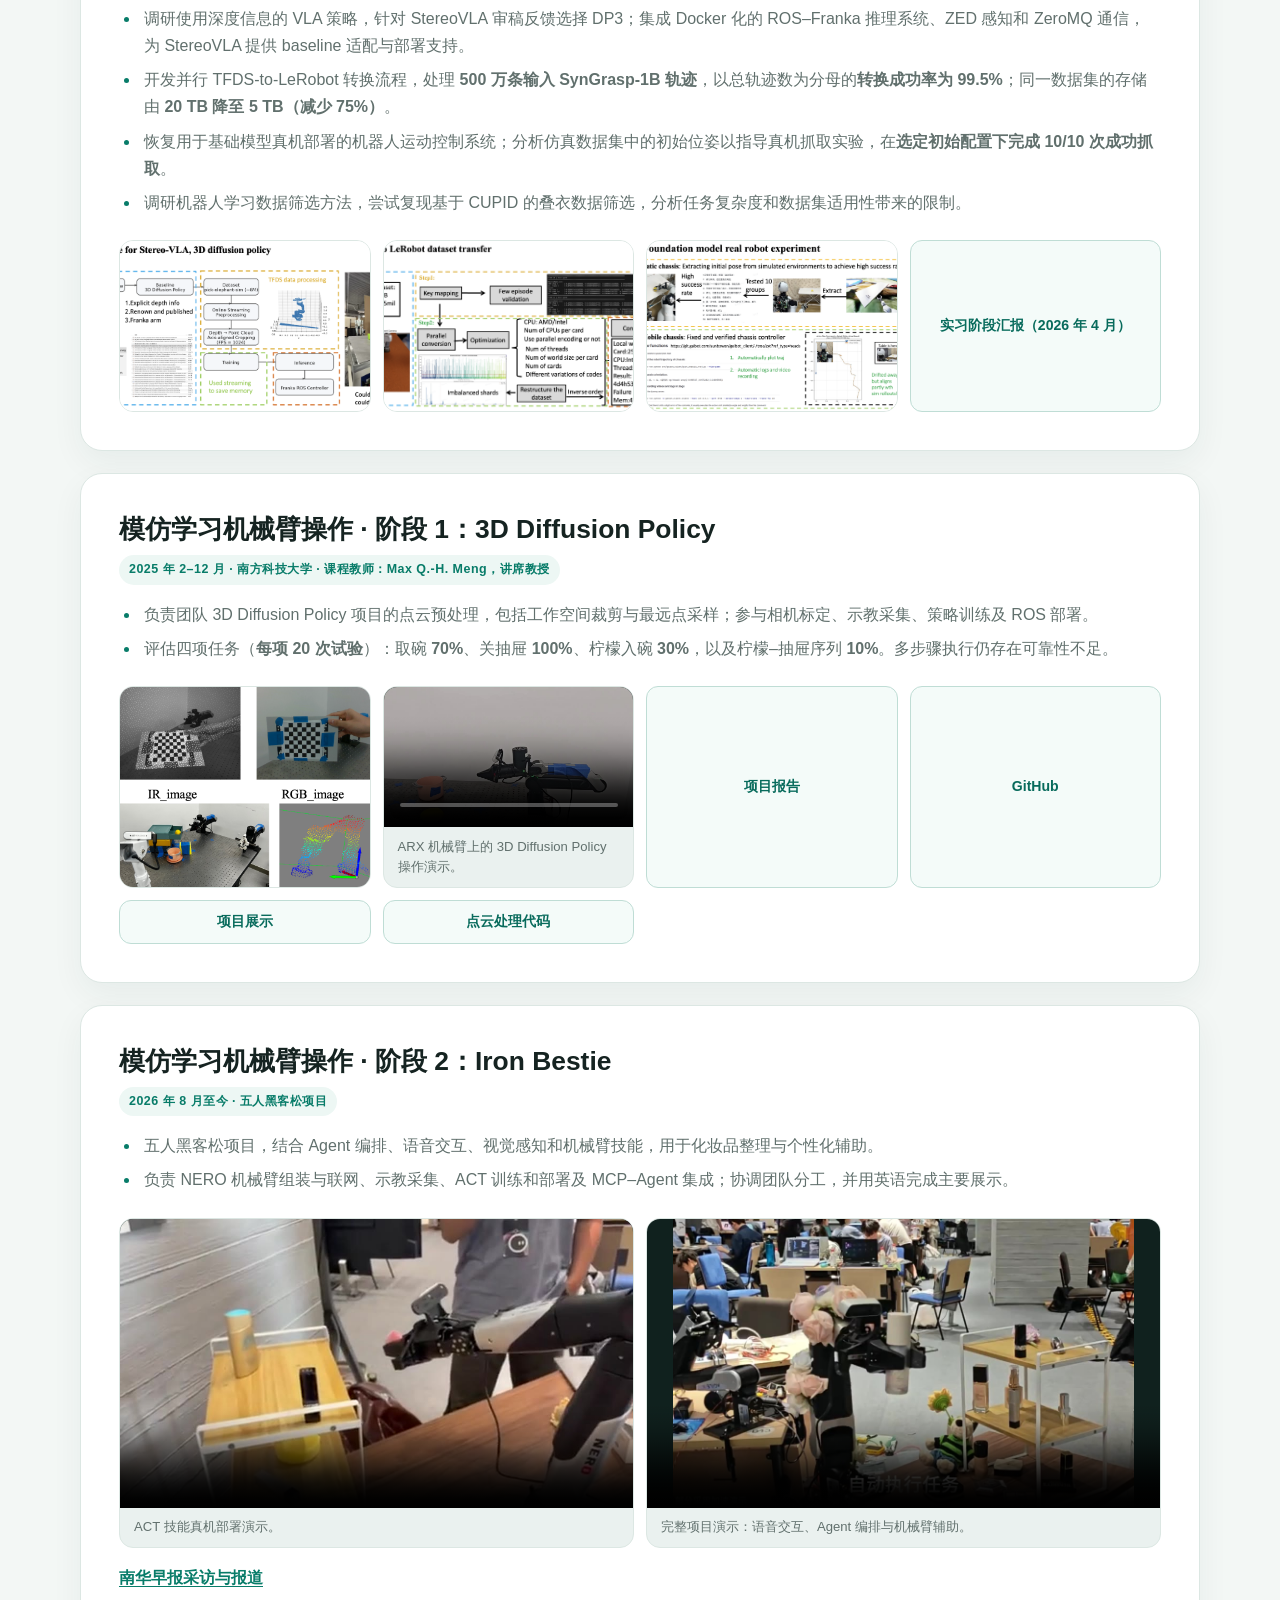
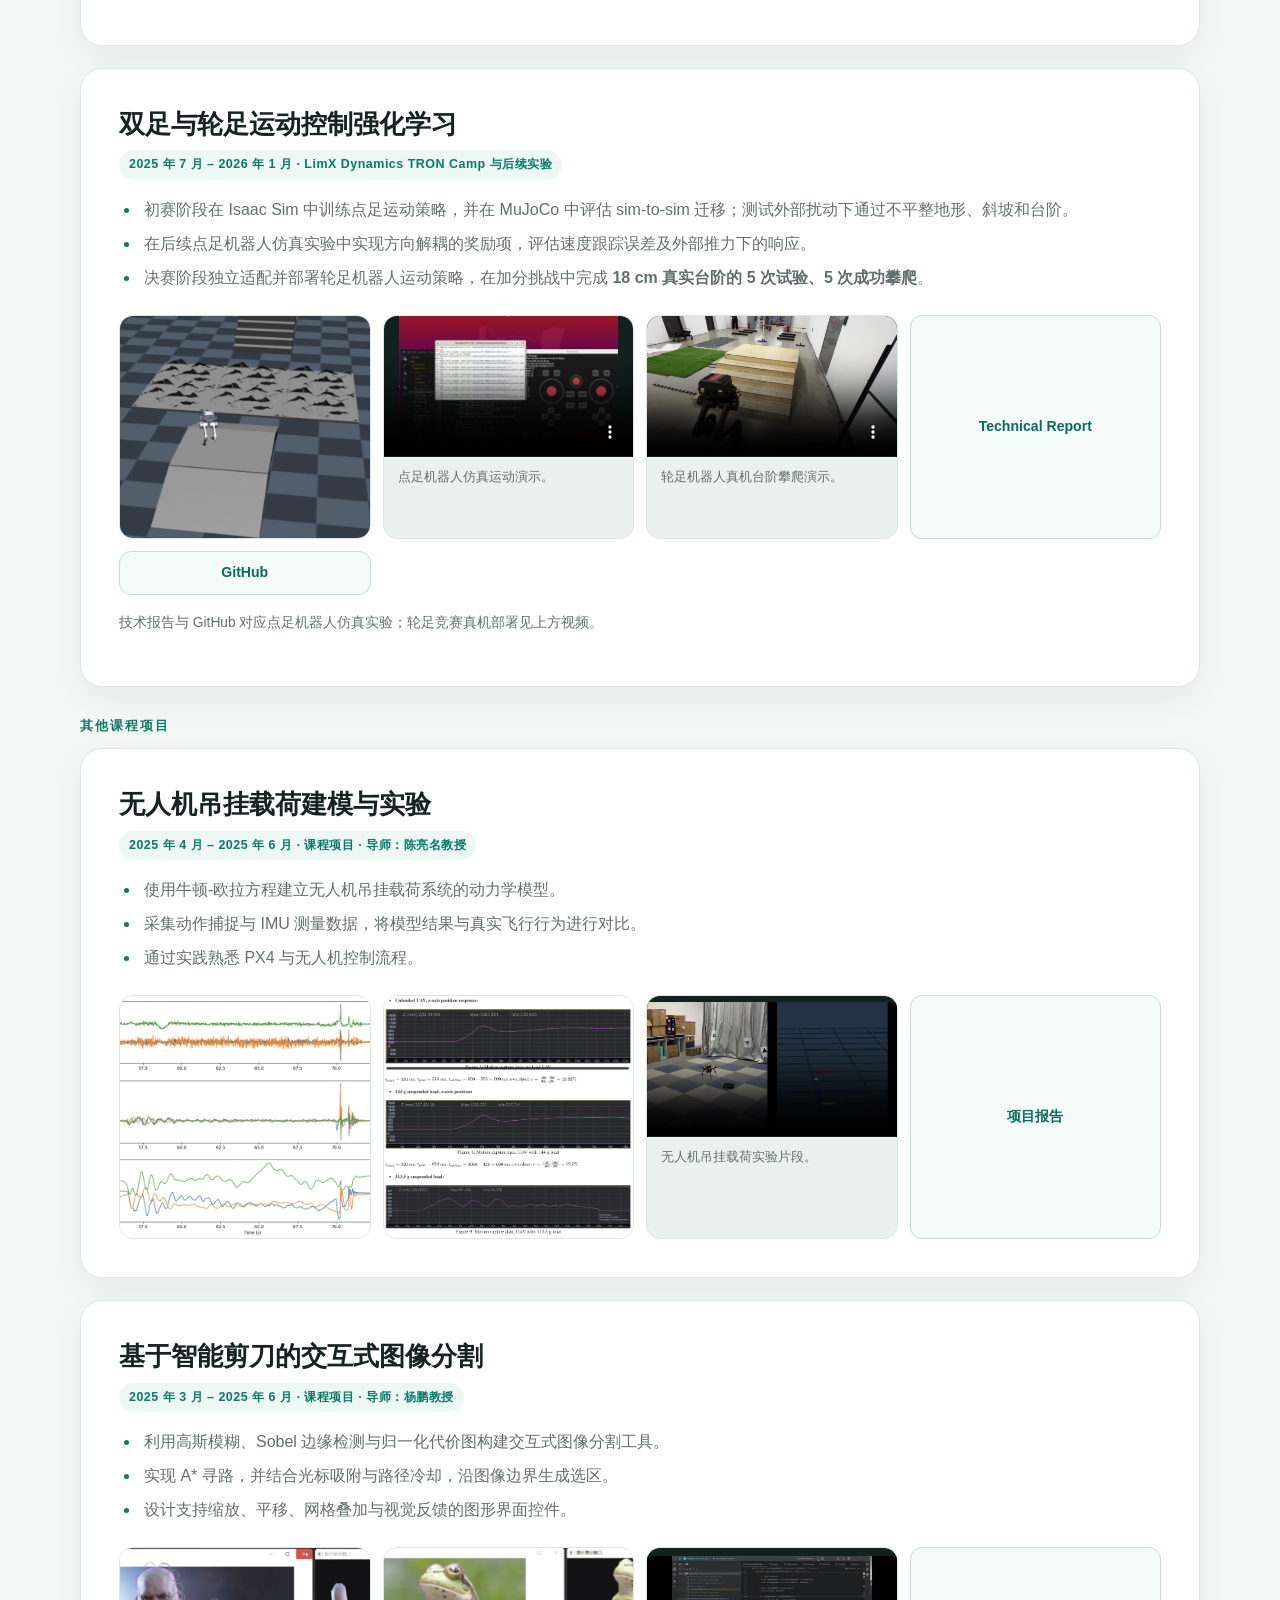
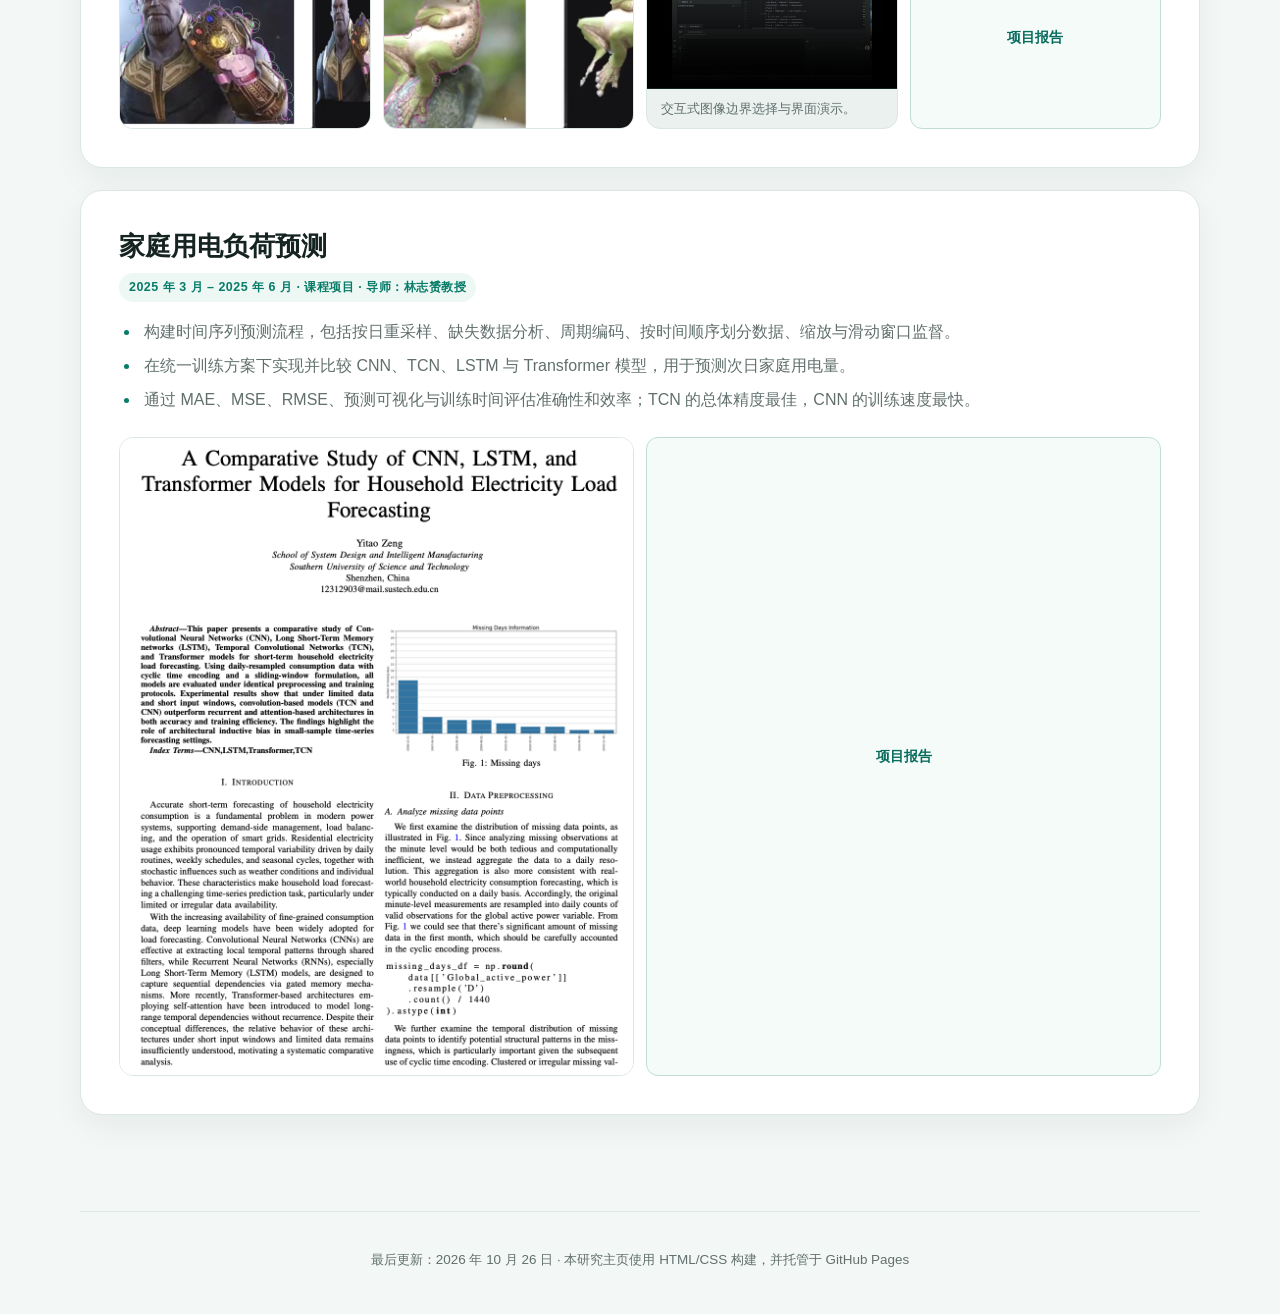
==== commit de89d6c6: "Update research profile, public CV and robotics demonstrations" ====
--- a/zh.html
+++ b/zh.html
@@ -669,6 +669,10 @@
         .project-item .publication-note { margin-top: 16px; font-size: .86rem; }
         .publication-figure figcaption { margin-top: 10px; font-size: .76rem; color: var(--muted); }
         .publication-figure figcaption a { color: var(--accent-dark); }
+
+        .video-panel { margin: 0; min-height: 0; }
+        .video-panel video { height: auto; min-height: 0; aspect-ratio: 16 / 9; object-fit: contain; background: #10211e; }
+        .video-panel figcaption { padding: 10px 14px; font-size: .82rem; line-height: 1.5; color: var(--muted); }
     </style>
     <link rel="stylesheet" href="https://cdnjs.cloudflare.com/ajax/libs/font-awesome/5.15.3/css/all.min.css">
 </head>
@@ -679,8 +683,8 @@
         <p class="role">致力于开发能够在真实世界中感知、决策与行动的机器人。</p>
         <p class="affiliation">南方科技大学 · STAR 实验室 · RSS 2026 论文合著者</p>
         <nav class="site-nav" aria-label="主导航">
+            <a href="#about">简介</a>
             <a href="#news">动态</a>
-            <a href="#about">简介</a>
             <a href="#publications">论文</a>
             <a href="#projects">项目</a>
             <a class="language-link" href="index.html" lang="en">English</a>
@@ -707,6 +711,15 @@
     </header>
 
     <main>
+<section class="intro" id="about">
+        <img class="intro-photo" src="images/个人照片.jpg" alt="曾亦陶在机器人竞赛中操作四足机器人">
+        <div class="intro-text">
+            <p>我是南方科技大学自动化专业大四本科生，专业排名第 2/35。</p>
+            <p>目前，我在智能自主机器人（STAR）实验室担任科研实习生，由<strong>周博宇教授</strong>指导。此前，我曾在银河通用机器人科研实习期间接受<strong>王鹤教授</strong>指导。</p>
+            <p>我的研究方向是 <strong>Agent-driven Robot Learning</strong> 与 <strong>Robust Real-world Robot Deployment</strong>。</p>
+            <p>我正在寻找 Fall 2027 的 PhD / MPhil 机会，以及科研助理（RA）、潜在科研合作和企业具身智能岗位。</p>
+        </div>
+    </section>
 <section id="news">
         <h2>动态</h2>
         <div class="news-card">
@@ -734,7 +747,7 @@
                 </li>
                 <li>
                     <time class="news-date" datetime="2026-05-11">2026 年 5 月 11 日</time>
-                    <span>参与合著的 <a class="inline-link" href="#publications"><em>StereoVLA</em></a> 被 Robotics: Science and Systems（RSS）2026 接收。衷心感谢邓胜亮和严汨给予我参与这项工作的机会。</span>
+                    <span>通过数据格式转换与深度感知 baseline 支持，参与 <a class="inline-link" href="#publications"><em>StereoVLA</em></a>。衷心感谢邓胜亮和严汨给予我参与这项工作的机会。</span>
                 </li>
                 <li>
                     <time class="news-date" datetime="2026-01-21">2026 年 1 月 21 日</time>
@@ -743,14 +756,7 @@
             </ul>
         </div>
     </section>
-<section class="intro" id="about">
-        <img class="intro-photo" src="images/个人照片.jpg" alt="曾亦陶在机器人竞赛中操作四足机器人">
-        <div class="intro-text">
-            <p>我是南方科技大学自动化专业大四本科生，专业排名第 2/35。</p>
-            <p>目前，我在智能自主机器人（STAR）实验室担任科研实习生，由<strong>周博宇教授</strong>指导。此前，我曾在银河通用机器人科研实习期间接受<strong>王鹤教授</strong>指导。</p>
-            <p>我的研究聚焦于 Agent 与 robot learning：让 Agent 理解三维空间和物理世界，调用机器人技能进行决策与闭环行动，并探索自动化科研。我也关注受认知科学启发的具身智能，以及面向应急救援场景的户外 robot learning。</p>
-        </div>
-    </section>
+
 <section id="publications">
         <h2>论文</h2>
         <article class="publication-item">
@@ -759,8 +765,8 @@
             </figure>
             <div class="publication-content">
                 <h3 class="publication-title" lang="en">StereoVLA: Enhancing Vision-Language-Action Models with Stereo Vision</h3>
-                <p class="publication-authors">Shengliang Deng<sup>*</sup>, Mi Yan<sup>*</sup>, Yixin Zheng, Jiayi Su, Wenhao Zhang, <strong>Yitao Zeng</strong>, …, He Wang</p>
-                <p class="publication-venue">已接收 · Robotics: Science and Systems (RSS), 2026</p>
+                <p class="publication-authors">Shengliang Deng<sup>*</sup>, Mi Yan<sup>*</sup>, Yixin Zheng<sup>*</sup>, Jiayi Su, Wenhao Zhang, <strong>Yitao Zeng</strong>, …, He Wang</p>
+                <p class="publication-venue">预印本 · 2026 · arXiv:2512.21970</p>
                 <p class="publication-summary">StereoVLA 将双目视觉提供的几何信息引入 VLA，以提升操作精度及其对相机视角大幅变化的鲁棒性。</p>
                 <p class="publication-note"><sup>*</sup> 共同贡献。</p>
                 <p class="publication-note">我的贡献：数据格式转换与深度感知 baseline 支持。</p><div class="publication-links" aria-label="StereoVLA 相关资源">
@@ -770,7 +776,7 @@
                 </div>
             </div>
         </article>
-<article class="publication-item" id="mirrorsentinel"><figure class="publication-figure"><a href="https://github.com/KvnWong216/MirrorSentinel" target="_blank" rel="noopener noreferrer"><img src="images/mirrorsentinel-maps.png" width="1831" height="893" alt="MirrorSentinel retained maps across eight reflective-elevator traversals" loading="lazy"></a><figcaption><a href="https://github.com/KvnWong216/MirrorSentinel" target="_blank" rel="noopener noreferrer">图源：MirrorSentinel 官方项目</a></figcaption></figure><div class="publication-content"><h3 class="publication-title" lang="en">MirrorSentinel: Suppressing Mirror-Induced Ghost Structures in Elevator LiDAR Maps with Visual Depth</h3><p class="publication-authors">Yugong Wang, Shengzhe Gan, Yu Zhan, Zhuoli Ouyang, Chuyao Fu, <strong>Yitao Zeng</strong>, Hong Zhang</p><p class="publication-venue">已接收 · IEEE ROBIO 2026</p><p class="publication-note">我的贡献：文献调研与论文修改。</p><div class="publication-links"><a href="https://github.com/KvnWong216/MirrorSentinel" target="_blank" rel="noopener noreferrer">项目与代码</a></div></div></article><article class="publication-item" id="perchrl"><figure class="publication-figure"><a href="https://arxiv.org/abs/2606.03441v2" target="_blank" rel="noopener noreferrer"><img src="images/perchrl-demo.png" width="964" height="500" alt="PerchRL paper Figure 1: visual reacquisition and perching on a moving inclined platform" loading="lazy"></a><figcaption><a href="https://arxiv.org/abs/2606.03441v2" target="_blank" rel="noopener noreferrer">图源：PerchRL 论文，图 1</a></figcaption></figure><div class="publication-content"><h3 class="publication-title" lang="en">PerchRL: Vision-Based Agile Perching on Inclined Platforms under Rapid and Irregular Motion</h3><p class="publication-authors">Zihong Lu, Zongzhuo Liu, Huaxu Li, <strong>Yitao Zeng</strong>, …, Boyu Zhou</p><p class="publication-venue">已投稿 · IEEE ICRA 2027</p><p class="publication-note">我的贡献：无人机部署与真机实验协助。</p><div class="publication-links"><a href="https://arxiv.org/abs/2606.03441v2" target="_blank" rel="noopener noreferrer">论文</a></div></div></article>
+<article class="publication-item" id="mirrorsentinel"><figure class="publication-figure"><a href="https://github.com/KvnWong216/MirrorSentinel" target="_blank" rel="noopener noreferrer"><img src="images/mirrorsentinel-maps.png" width="1831" height="893" alt="MirrorSentinel retained maps across eight reflective-elevator traversals" loading="lazy"></a><figcaption><a href="https://github.com/KvnWong216/MirrorSentinel" target="_blank" rel="noopener noreferrer">图源：MirrorSentinel 官方项目</a></figcaption></figure><div class="publication-content"><h3 class="publication-title" lang="en">MirrorSentinel: Suppressing Mirror-Induced Ghost Structures in Elevator LiDAR Maps with Visual Depth</h3><p class="publication-authors">Yugong Wang, Shengzhe Gan, Yu Zhan, Zhuoli Ouyang, Chuyao Fu, <strong>Yitao Zeng</strong>, Hong Zhang</p><p class="publication-venue">已接收 · IEEE ROBIO 2026</p><p class="publication-note">我的贡献：文献调研与论文修改。</p><div class="publication-links"><a href="https://github.com/KvnWong216/MirrorSentinel" target="_blank" rel="noopener noreferrer">项目与代码</a></div></div></article><article class="publication-item" id="perchrl"><figure class="publication-figure"><a href="https://arxiv.org/abs/2606.03441" target="_blank" rel="noopener noreferrer"><img src="images/perchrl-demo.png" width="964" height="500" alt="PerchRL paper Figure 1: visual reacquisition and perching on a moving inclined platform" loading="lazy"></a><figcaption><a href="https://arxiv.org/abs/2606.03441" target="_blank" rel="noopener noreferrer">图源：PerchRL 论文，图 1</a></figcaption></figure><div class="publication-content"><h3 class="publication-title" lang="en">PerchRL: Vision-Based Agile Perching on Inclined Platforms under Rapid and Irregular Motion</h3><p class="publication-authors">Zihong Lu, Zongzhuo Liu, Huaxu Li, <strong>Yitao Zeng</strong>, …, Boyu Zhou</p><p class="publication-venue">已投稿 · IEEE ICRA 2027</p><p class="publication-note">我的贡献：无人机部署与真机实验协助。</p><div class="publication-links"><a href="https://arxiv.org/abs/2606.03441" target="_blank" rel="noopener noreferrer">论文</a></div></div></article>
     </section>
 <section id="projects">
         <h2>项目</h2>
@@ -788,23 +794,21 @@
             <h4>空中抓取研究 — STAR 实验室</h4>
             <p class="date">2026 年 6 月至今 · 南方科技大学 STAR 实验室 · 导师：周博宇教授</p>
             <ul>
-                <li>正在开展无人机真机空中抓取研究。</li>
+                <li>主导强化学习空中抓取无人机的真机部署，使用 D455 机载感知，以 1.8 m/s 的抓取飞行速度在 10 次试验中成功抓取静止塑料瓶 7 次；构建结合时间对齐、位姿传播与卡尔曼滤波的目标状态估计流程，并通过时间偏移教师监督处理夹爪闭合延迟，实现提前闭爪。</li>
                 <li>论文正在准备中。</li>
             </ul>
             <div class="project-gallery">
-                <div class="project-media">
-                    <video controls preload="metadata" aria-label="STAR 无人机空中抓取演示">
+                <figure class="project-media video-panel"><video controls preload="none" poster="images/posters/star_uav_aerial_grasping_demo.jpg" aria-label="STAR 无人机空中抓取演示">
                         <source src="videos/star_uav_aerial_grasping_demo.mp4" type="video/mp4">
                         您的浏览器不支持视频播放。
-                    </video>
-                </div>
+                    </video><figcaption>无人机空中抓取真机演示片段。</figcaption></figure>
             </div>
         </div>
 
         <!-- project during my internship at Galbot: -->
         <div class="project-item" id="galbot"><h4>机器人学习、基础模型部署与数据筛选 — Galbot</h4><p class="date">2026 年 1–6 月 · 具身智能算法部 · 研究组负责人：He Wang，北京大学助理教授</p><ul>
-<li>调研使用深度信息的 VLA 策略，针对 StereoVLA 审稿反馈选择 DP3；集成 Docker 化的 ROS–Franka 推理系统、ZED 感知和 ZeroMQ 通信，部署 StereoVLA 的 DP3 baseline。</li>
-<li>开发并行 TFDS-to-LeRobot 转换流程，处理 <strong>500 万条完整 SynGrasp-1B 轨迹</strong>，存储由 <strong>20 TB 降至 5 TB（减少 75%）</strong>，<strong>转换成功率为 99.5%</strong>；通过真机部署验证转换数据。</li>
+<li>调研使用深度信息的 VLA 策略，针对 StereoVLA 审稿反馈选择 DP3；集成 Docker 化的 ROS–Franka 推理系统、ZED 感知和 ZeroMQ 通信，为 StereoVLA 提供 baseline 适配与部署支持。</li>
+<li>开发并行 TFDS-to-LeRobot 转换流程，处理 <strong>500 万条输入 SynGrasp-1B 轨迹</strong>，以总轨迹数为分母的<strong>转换成功率为 99.5%</strong>；同一数据集的存储由 <strong>20 TB 降至 5 TB（减少 75%）</strong>。</li>
 <li>恢复用于基础模型真机部署的机器人运动控制系统；分析仿真数据集中的初始位姿以指导真机抓取实验，在<strong>选定初始配置下完成 10/10 次成功抓取</strong>。</li>
 <li>调研机器人学习数据筛选方法，尝试复现基于 CUPID 的叠衣数据筛选，分析任务复杂度和数据集适用性带来的限制。</li>
 </ul>
@@ -832,12 +836,10 @@
                 <div class="project-media">
                     <img src="images/dp3_pic.png" alt="基于 3D Diffusion Policy 的机械臂桌面清理">
                 </div>
-                <div class="project-media">
-                    <video controls preload="metadata" aria-label="3D Diffusion Policy 真实机器人操作演示">
+                <figure class="project-media video-panel"><video controls preload="none" poster="images/posters/dp3_demo.jpg" aria-label="3D Diffusion Policy 真实机器人操作演示">
                         <source src="videos/dp3_demo.mp4" type="video/mp4">
                         您的浏览器不支持视频播放。
-                    </video>
-                </div>
+                    </video><figcaption>ARX 机械臂上的 3D Diffusion Policy 操作演示。</figcaption></figure>
             <a href="files/3D_Diffusion_Policy_Technical_Report.pdf" target="_blank" rel="noopener noreferrer">
             项目报告
         </a>
@@ -853,7 +855,9 @@
         <div class="project-item" id="iron-bestie"><h4>模仿学习机械臂操作 · 阶段 2：Iron Bestie</h4><p class="date">2026 年 8 月至今 · 五人黑客松项目</p><ul>
 <li>五人黑客松项目，结合 Agent 编排、语音交互、视觉感知和机械臂技能，用于化妆品整理与个性化辅助。</li>
 <li>负责 NERO 机械臂组装与联网、示教采集、ACT 训练和部署及 MCP–Agent 集成；协调团队分工，并用英语完成主要展示。</li>
-</ul><p><a class="inline-link" href="https://www.scmp.com/tech/tech-trends/article/3363197/coded-glamour-and-glory-ai-make-arm-steals-show-hong-kong-hackathon" target="_blank" rel="noopener noreferrer">南华早报采访与报道</a></p></div>
+</ul>
+<div class="project-gallery"><figure class="project-media video-panel"><video controls preload="none" poster="images/posters/iron_bestie_act.jpg" aria-label="ACT 技能真机部署演示。"><source src="videos/iron_bestie_act.mp4" type="video/mp4"></video><figcaption>ACT 技能真机部署演示。</figcaption></figure><figure class="project-media video-panel"><video controls preload="none" poster="images/posters/iron_bestie_full.jpg" aria-label="完整项目演示：语音交互、Agent 编排与机械臂辅助。"><source src="videos/iron_bestie_full.mp4" type="video/mp4"></video><figcaption>完整项目演示：语音交互、Agent 编排与机械臂辅助。</figcaption></figure></div>
+<p><a class="inline-link" href="https://www.scmp.com/tech/tech-trends/article/3363197/coded-glamour-and-glory-ai-make-arm-steals-show-hong-kong-hackathon" target="_blank" rel="noopener noreferrer">南华早报采访与报道</a></p></div>
 <div class="project-item" id="locomotion"><h4>双足与轮足运动控制强化学习</h4><p class="date">2025 年 7 月 – 2026 年 1 月 · LimX Dynamics TRON Camp 与后续实验</p><ul>
 <li>初赛阶段在 Isaac Sim 中训练点足运动策略，并在 MuJoCo 中评估 sim-to-sim 迁移；测试外部扰动下通过不平整地形、斜坡和台阶。</li>
 <li>在后续点足机器人仿真实验中实现方向解耦的奖励项，评估速度跟踪误差及外部推力下的响应。</li>
@@ -863,18 +867,14 @@
                 <div class="project-media">
                     <img src="images/pointfoot_env.png" alt="点足机器人在不同地形上行走">
                 </div>
-                <div class="project-media">
-                    <video controls preload="metadata" aria-label="点足机器人强化学习运动演示">
+                <figure class="project-media video-panel"><video controls preload="none" poster="images/posters/RL_pointfoot.jpg" aria-label="点足机器人强化学习运动演示">
                         <source src="videos/RL_pointfoot.mp4" type="video/mp4">
                         您的浏览器不支持视频播放。
-                    </video>
-                </div>
-                <div class="project-media">
-                    <video controls preload="metadata" aria-label="轮足机器人爬楼梯演示">
+                    </video><figcaption>点足机器人仿真运动演示。</figcaption></figure>
+                <figure class="project-media video-panel"><video controls preload="none" poster="images/posters/Wheelfoot_stairs.jpg" aria-label="轮足机器人爬楼梯演示">
                         <source src="videos/Wheelfoot_stairs.mp4" type="video/mp4">
                         您的浏览器不支持视频播放。
-                    </video>
-                </div>
+                    </video><figcaption>轮足机器人真机台阶攀爬演示。</figcaption></figure>
         <a href="files/RL_Locomotion_Technical_Report.pdf" target="_blank" rel="noopener noreferrer">
             Technical Report
         </a>
@@ -902,12 +902,10 @@
                 <div class="project-media">
                     <img src="images/motion_capture_uav.png" alt="无人机吊挂载荷实验的动作捕捉装置">
                 </div>
-                <div class="project-media">
-                    <video controls preload="metadata" aria-label="无人机吊挂载荷实验演示">
+                <figure class="project-media video-panel"><video controls preload="none" poster="images/posters/UAV_suspension.jpg" aria-label="无人机吊挂载荷实验演示">
                         <source src="videos/UAV suspension.mp4" type="video/mp4">
                         您的浏览器不支持视频播放。
-                    </video>
-                </div>
+                    </video><figcaption>无人机吊挂载荷实验片段。</figcaption></figure>
             <a href="https://github.com/24zen0/Modeling-and-Experiment-of-UAV-Heavy-Object-Suspension-System/blob/main/UAV%20Modeling%20and%20Real-World%20Experiments.pdf" target="_blank" rel="noopener noreferrer">
             项目报告
         </a>
@@ -928,12 +926,10 @@
                 <div class="project-media">
                     <img src="images/Intelligent scissors2.png" alt="智能剪刀工具的边界选取结果">
                 </div>
-                <div class="project-media">
-                    <video controls preload="metadata" aria-label="智能剪刀交互演示">
+                <figure class="project-media video-panel"><video controls preload="none" poster="images/posters/Intelligent_Scissors.jpg" aria-label="智能剪刀交互演示">
                         <source src="videos/Intelligent Scissors.mp4" type="video/mp4">
                         您的浏览器不支持视频播放。
-                    </video>
-                </div>
+                    </video><figcaption>交互式图像边界选择与界面演示。</figcaption></figure>
             <a href="https://github.com/24zen0/Intelligent_Scissors_for_dsaa/blob/main/CS203B%20Project-Intelligent%20Scissors-2.pdf" target="_blank" rel="noopener noreferrer">
             项目报告
         </a>
@@ -961,7 +957,7 @@
 </main>
 
     <footer>
-        <p>最后更新：2026 年 10 月 25 日 · 本研究主页使用 HTML/CSS 构建，并托管于 GitHub Pages</p>
+        <p>最后更新：2026 年 10 月 26 日 · 本研究主页使用 HTML/CSS 构建，并托管于 GitHub Pages</p>
     </footer>
 </body>
 </html>
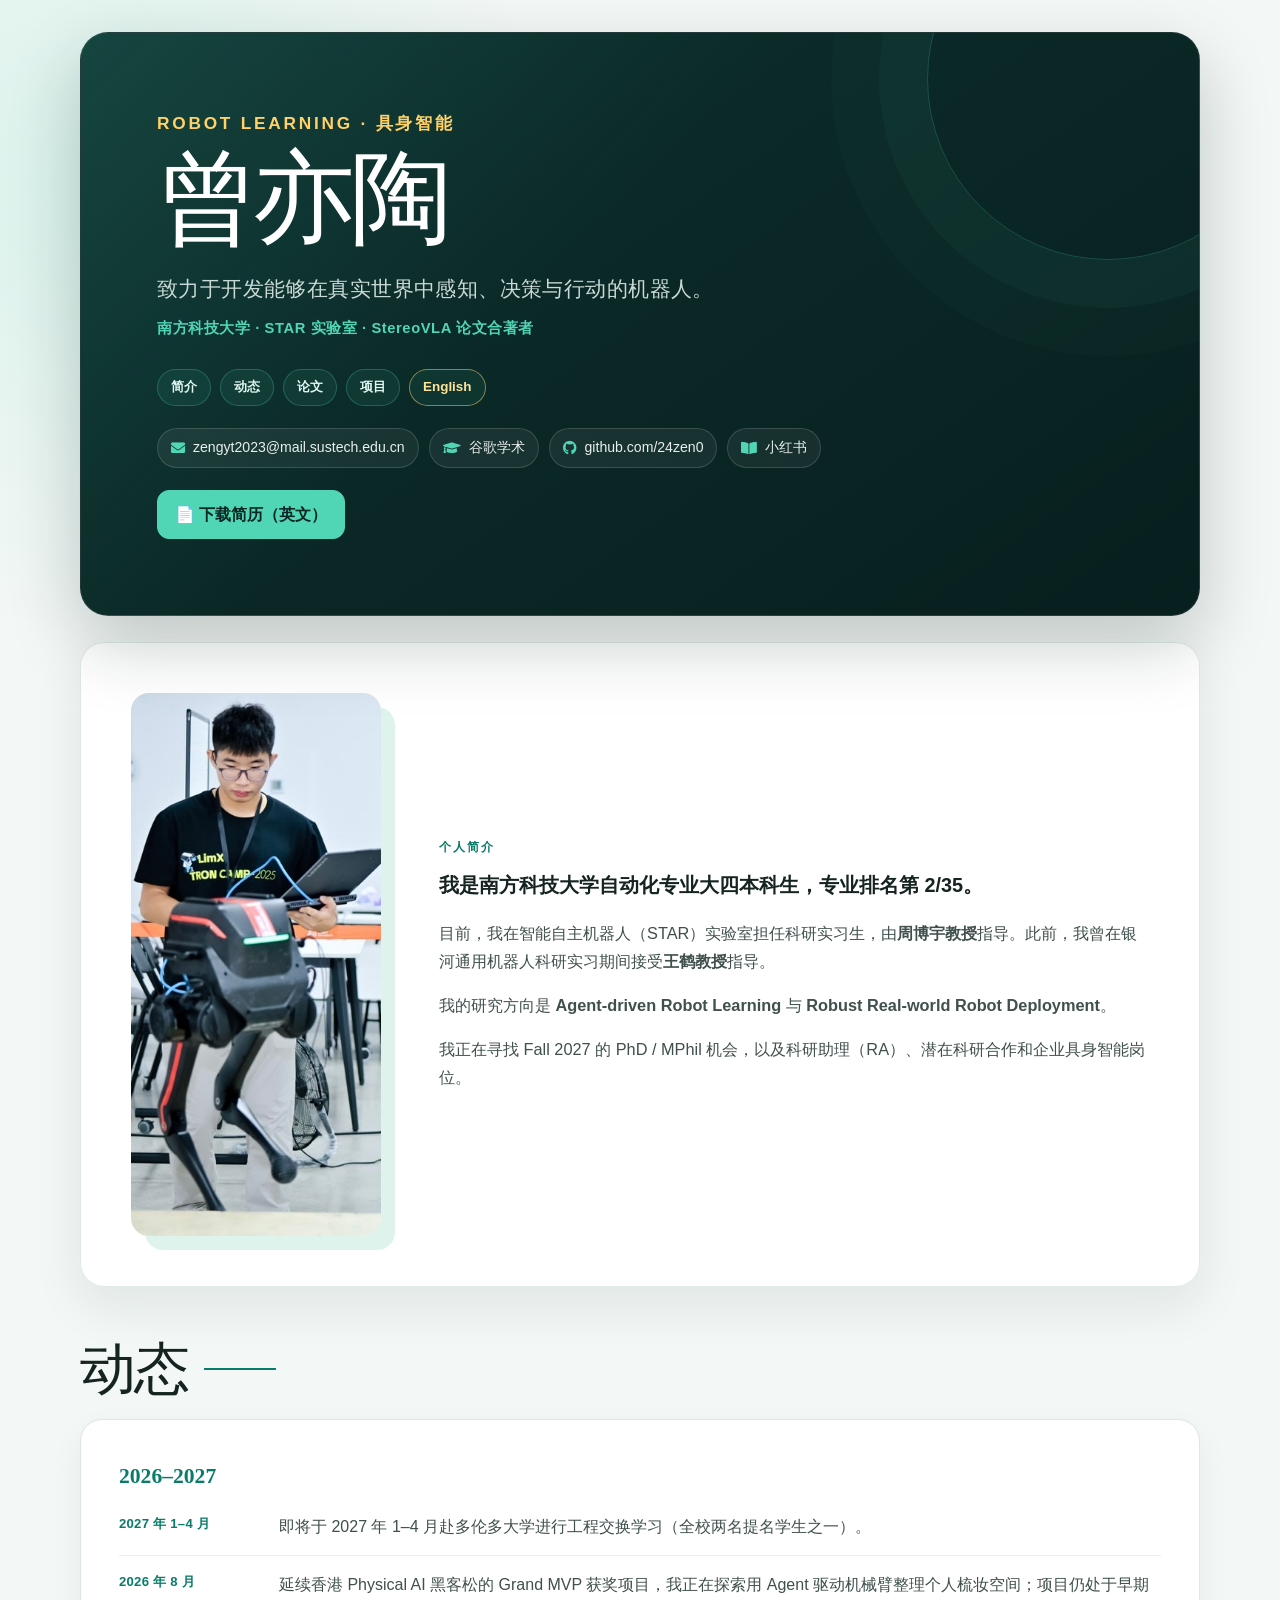
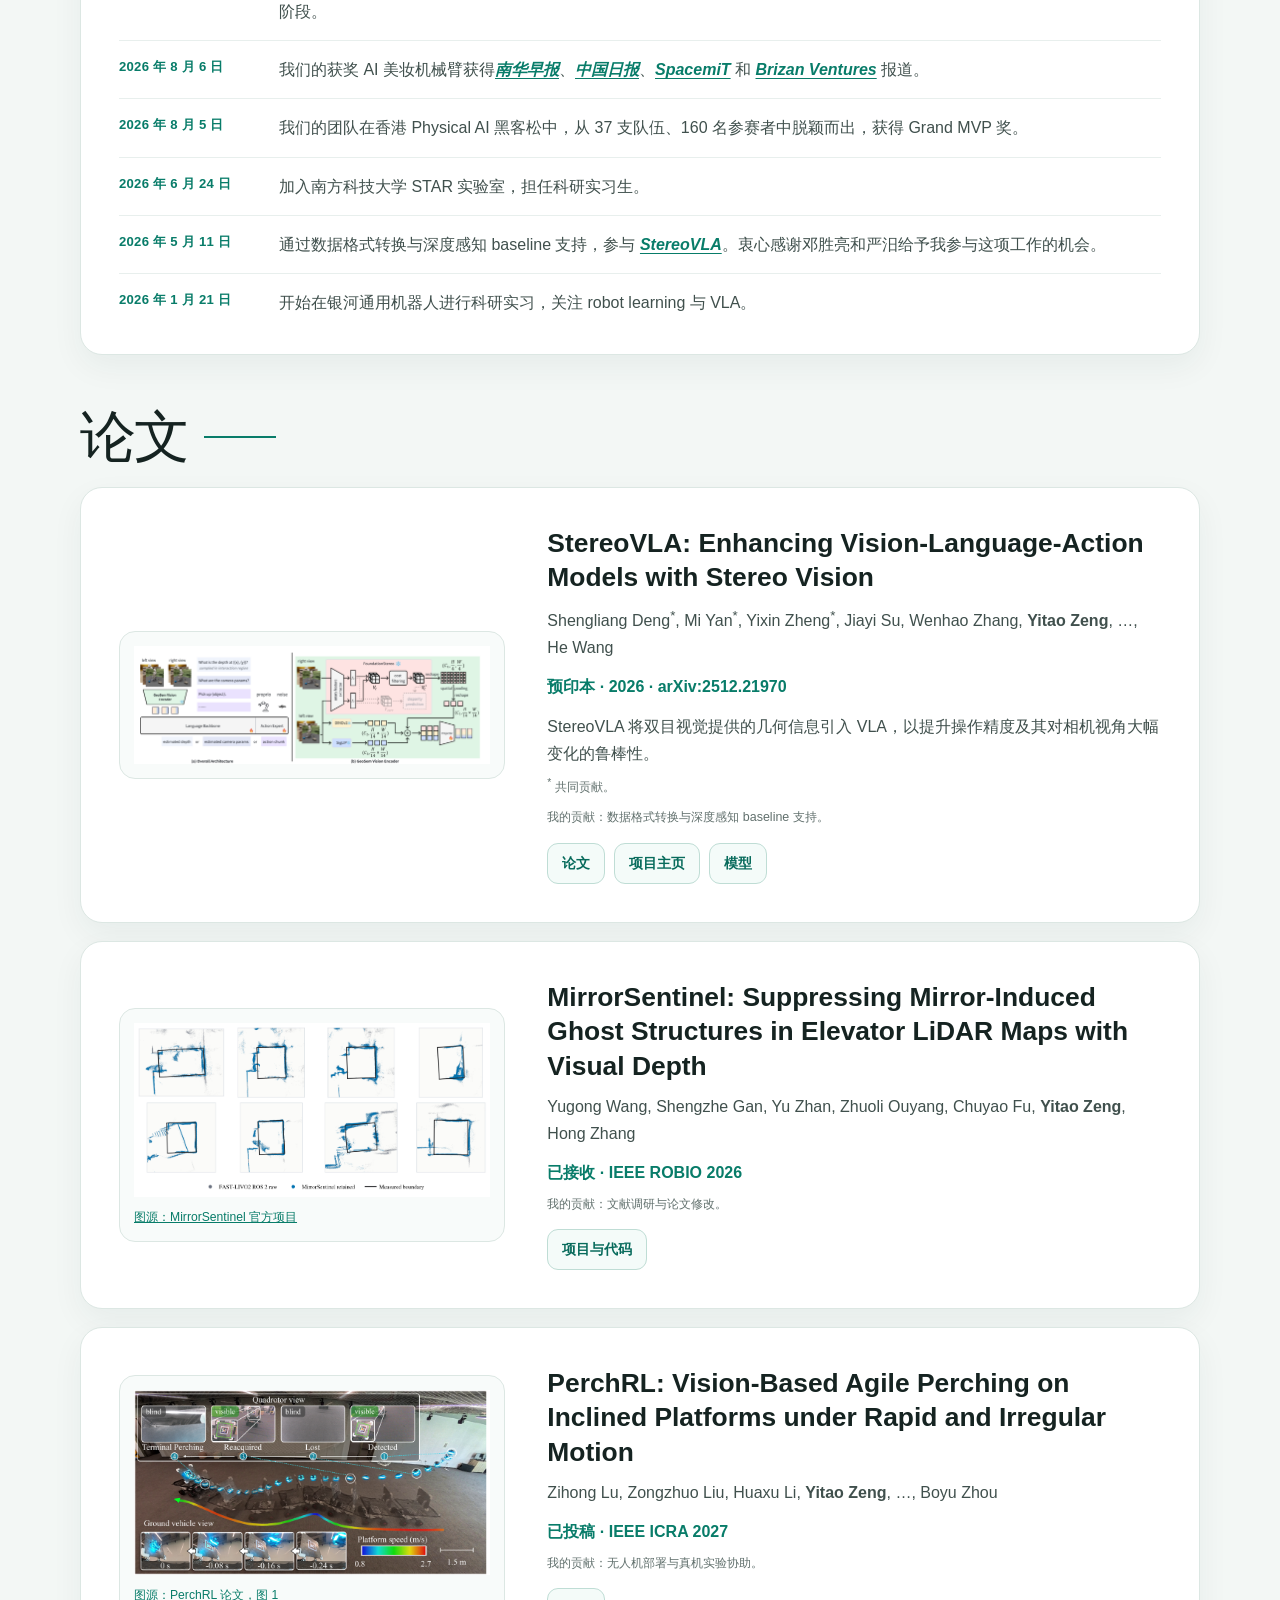
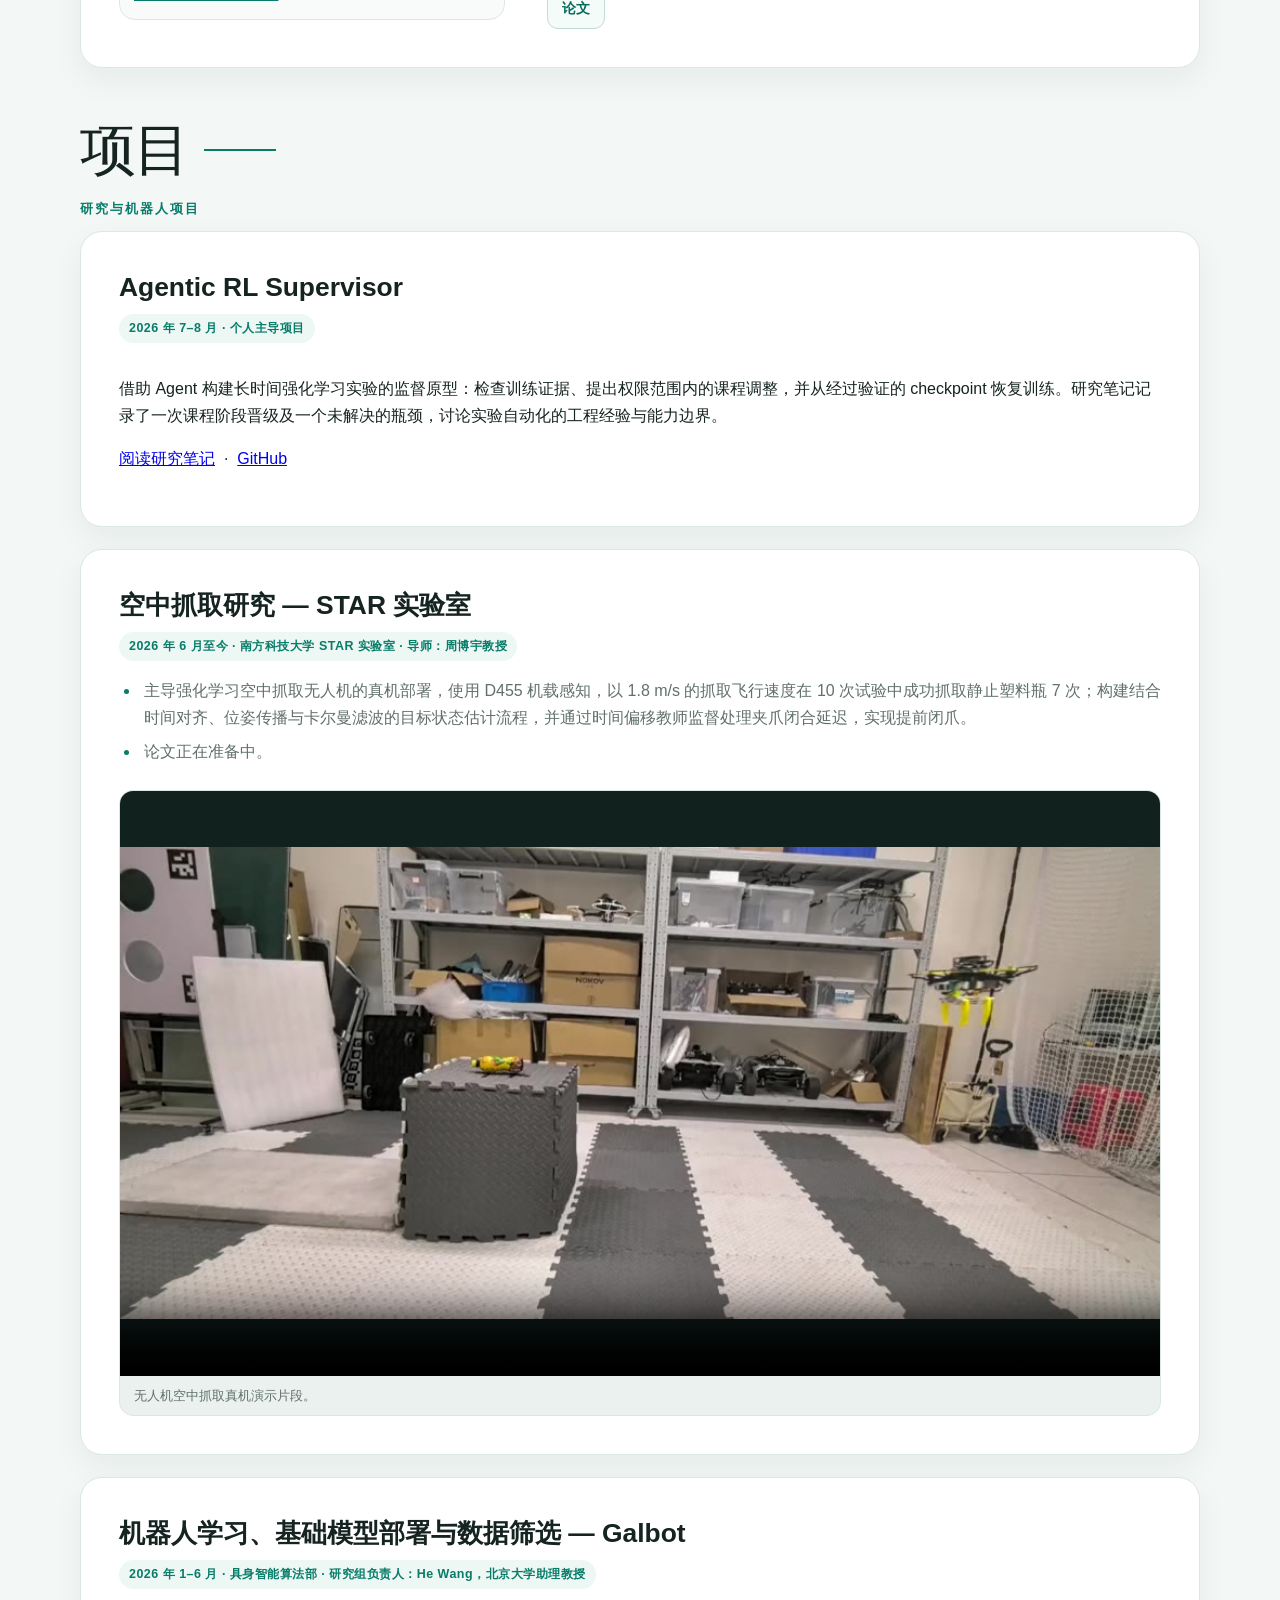
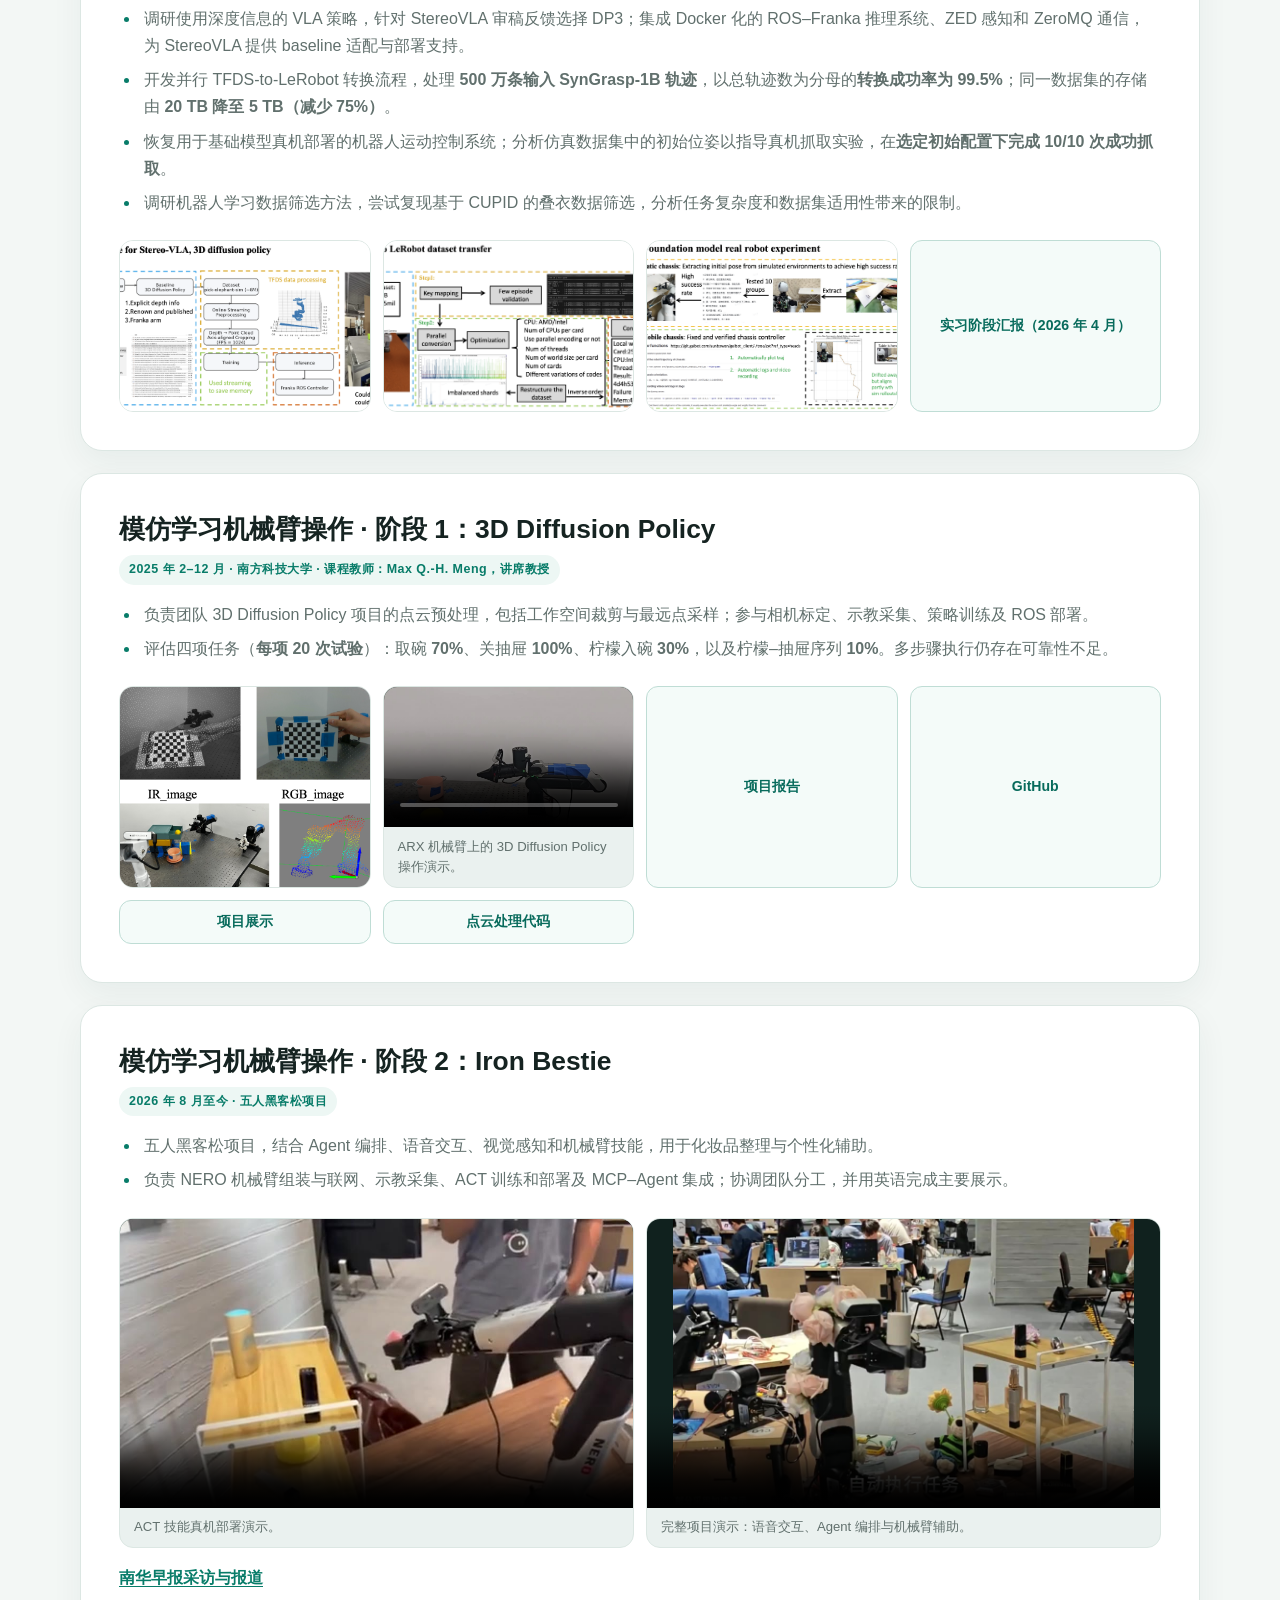
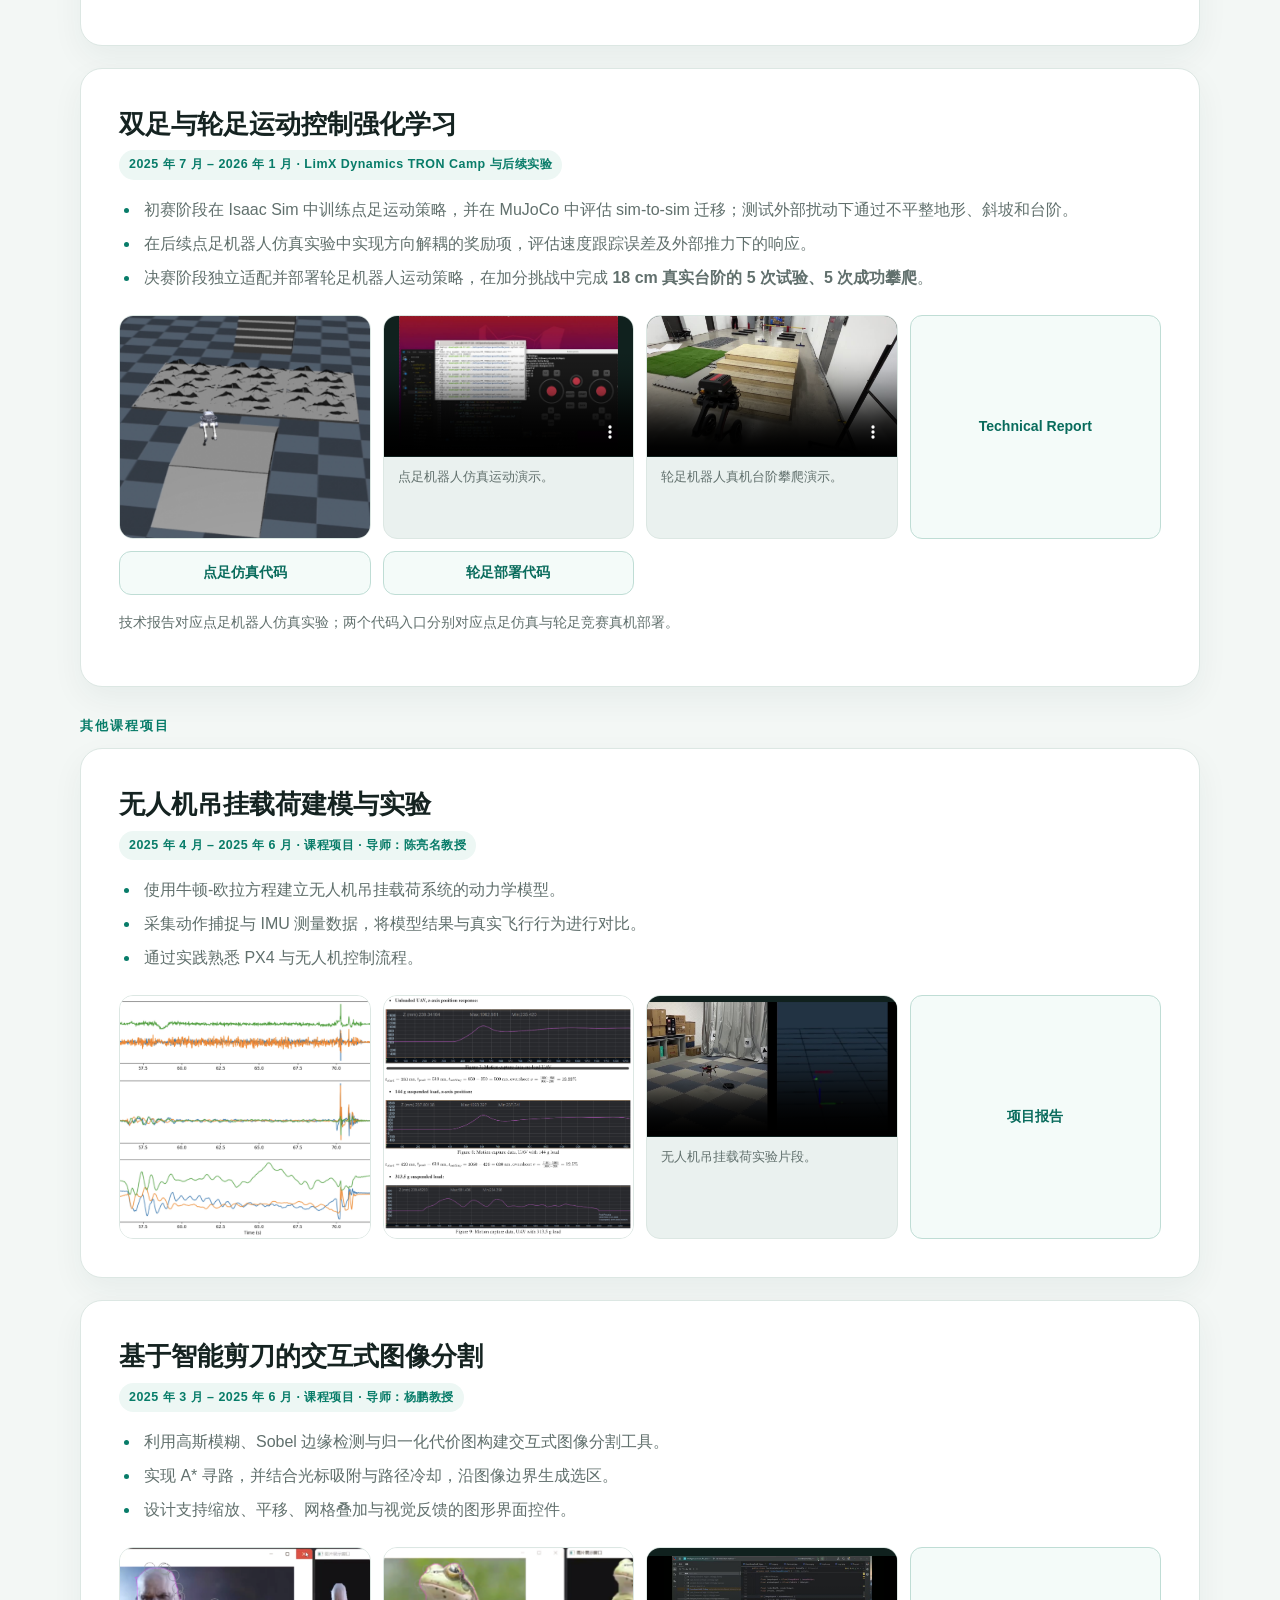
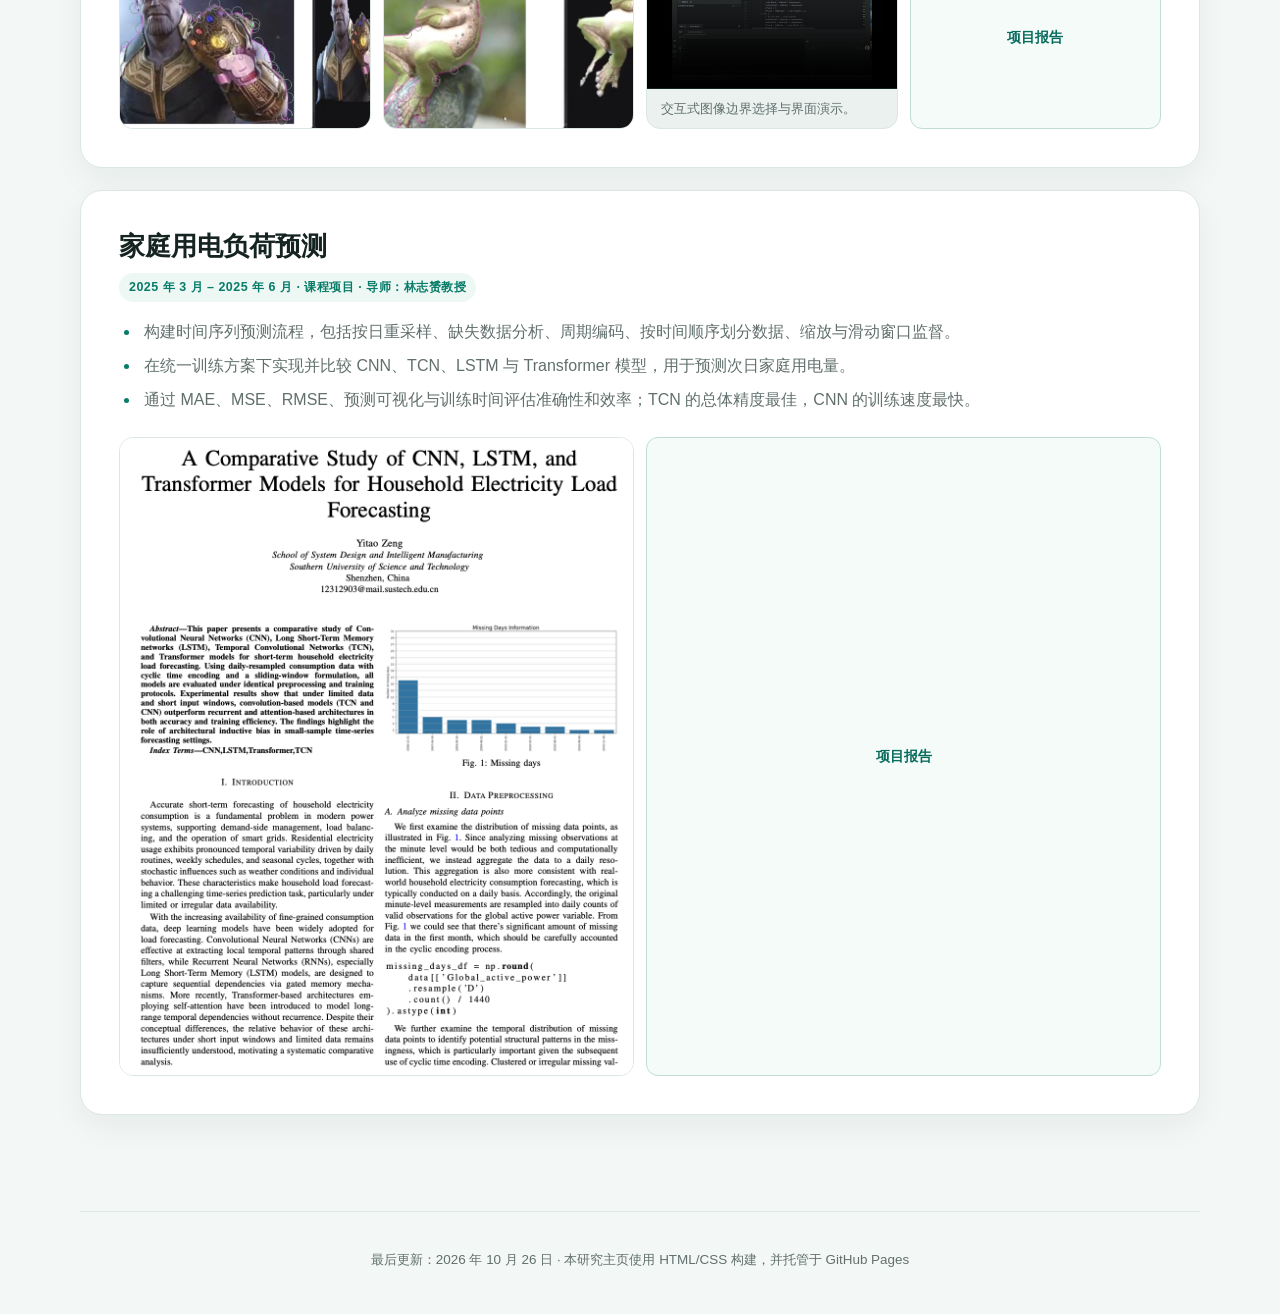
==== commit a7030c48: "Apply independent profile audit and explain provincial Gold award" ====
--- a/zh.html
+++ b/zh.html
@@ -681,7 +681,7 @@
         <p class="eyebrow">Robot Learning · 具身智能</p>
         <h1>曾亦陶</h1>
         <p class="role">致力于开发能够在真实世界中感知、决策与行动的机器人。</p>
-        <p class="affiliation">南方科技大学 · STAR 实验室 · RSS 2026 论文合著者</p>
+        <p class="affiliation">南方科技大学 · STAR 实验室 · StereoVLA 论文合著者</p>
         <nav class="site-nav" aria-label="主导航">
             <a href="#about">简介</a>
             <a href="#news">动态</a>
@@ -879,10 +879,13 @@
             Technical Report
         </a>
         <a href="https://github.com/24zen0/2026RL_bipedal_locomotion_Isaaclab" target="_blank" rel="noopener noreferrer">
-            GitHub
+            点足仿真代码
+        </a>
+        <a href="https://github.com/24zen0/Deployment_of_wheelfoot_tron" target="_blank" rel="noopener noreferrer">
+            轮足部署代码
         </a>
             </div>
-        <p class="publication-note">技术报告与 GitHub 对应点足机器人仿真实验；轮足竞赛真机部署见上方视频。</p>
+        <p class="publication-note">技术报告对应点足机器人仿真实验；两个代码入口分别对应点足仿真与轮足竞赛真机部署。</p>
 </div>
 
         <h3 class="project-group-title">其他课程项目</h3>
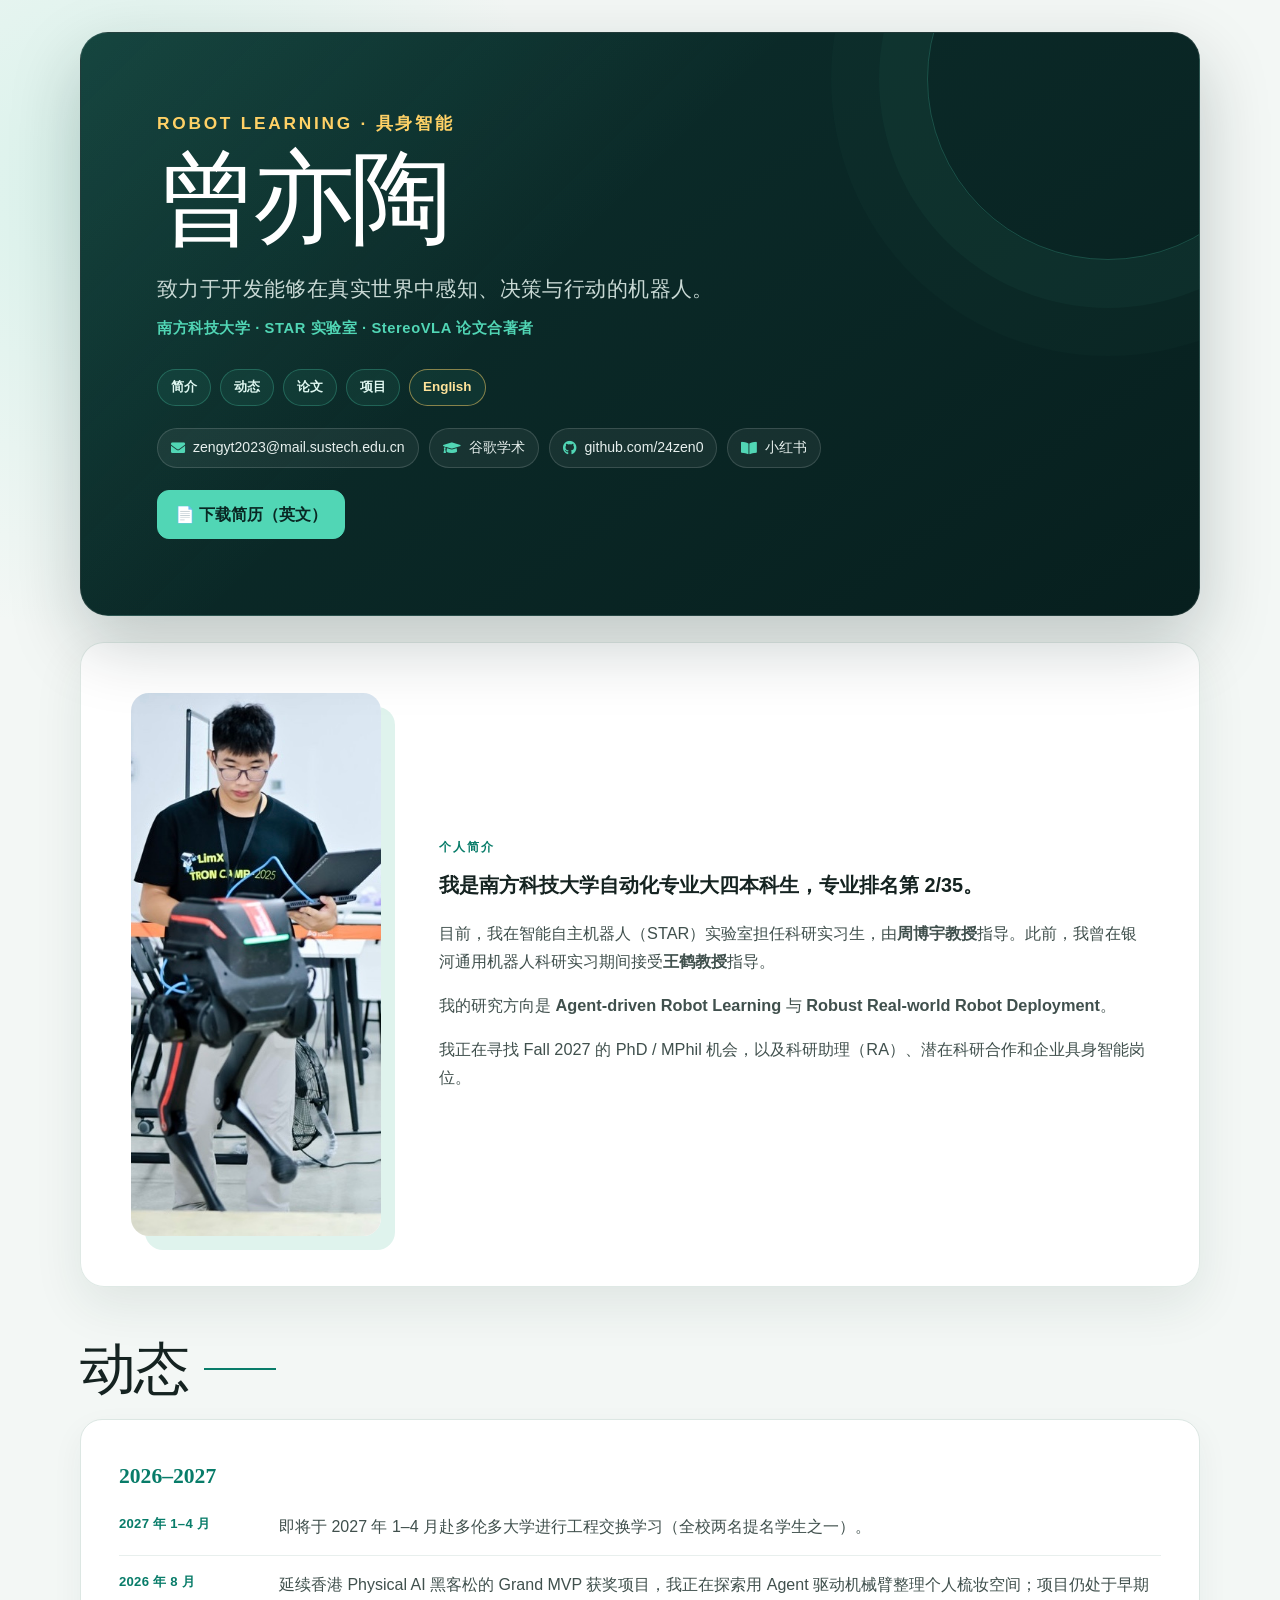
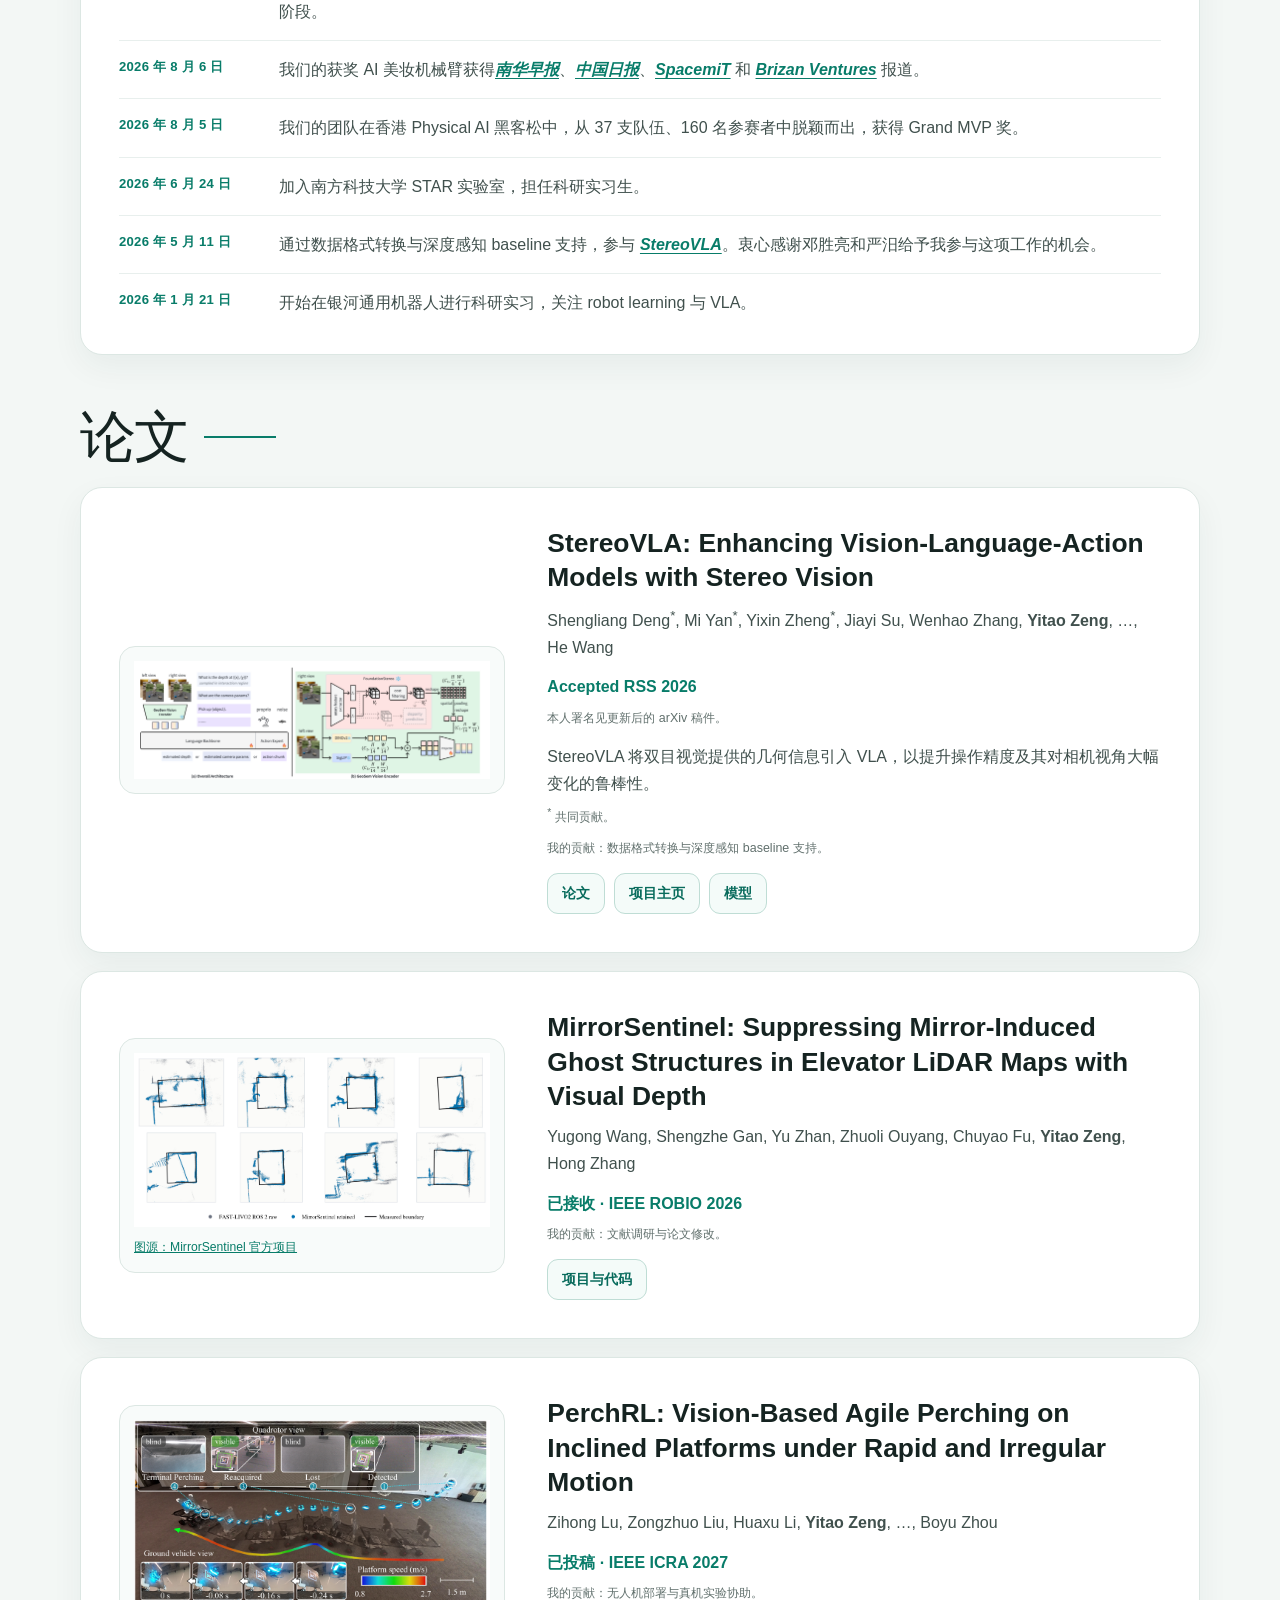
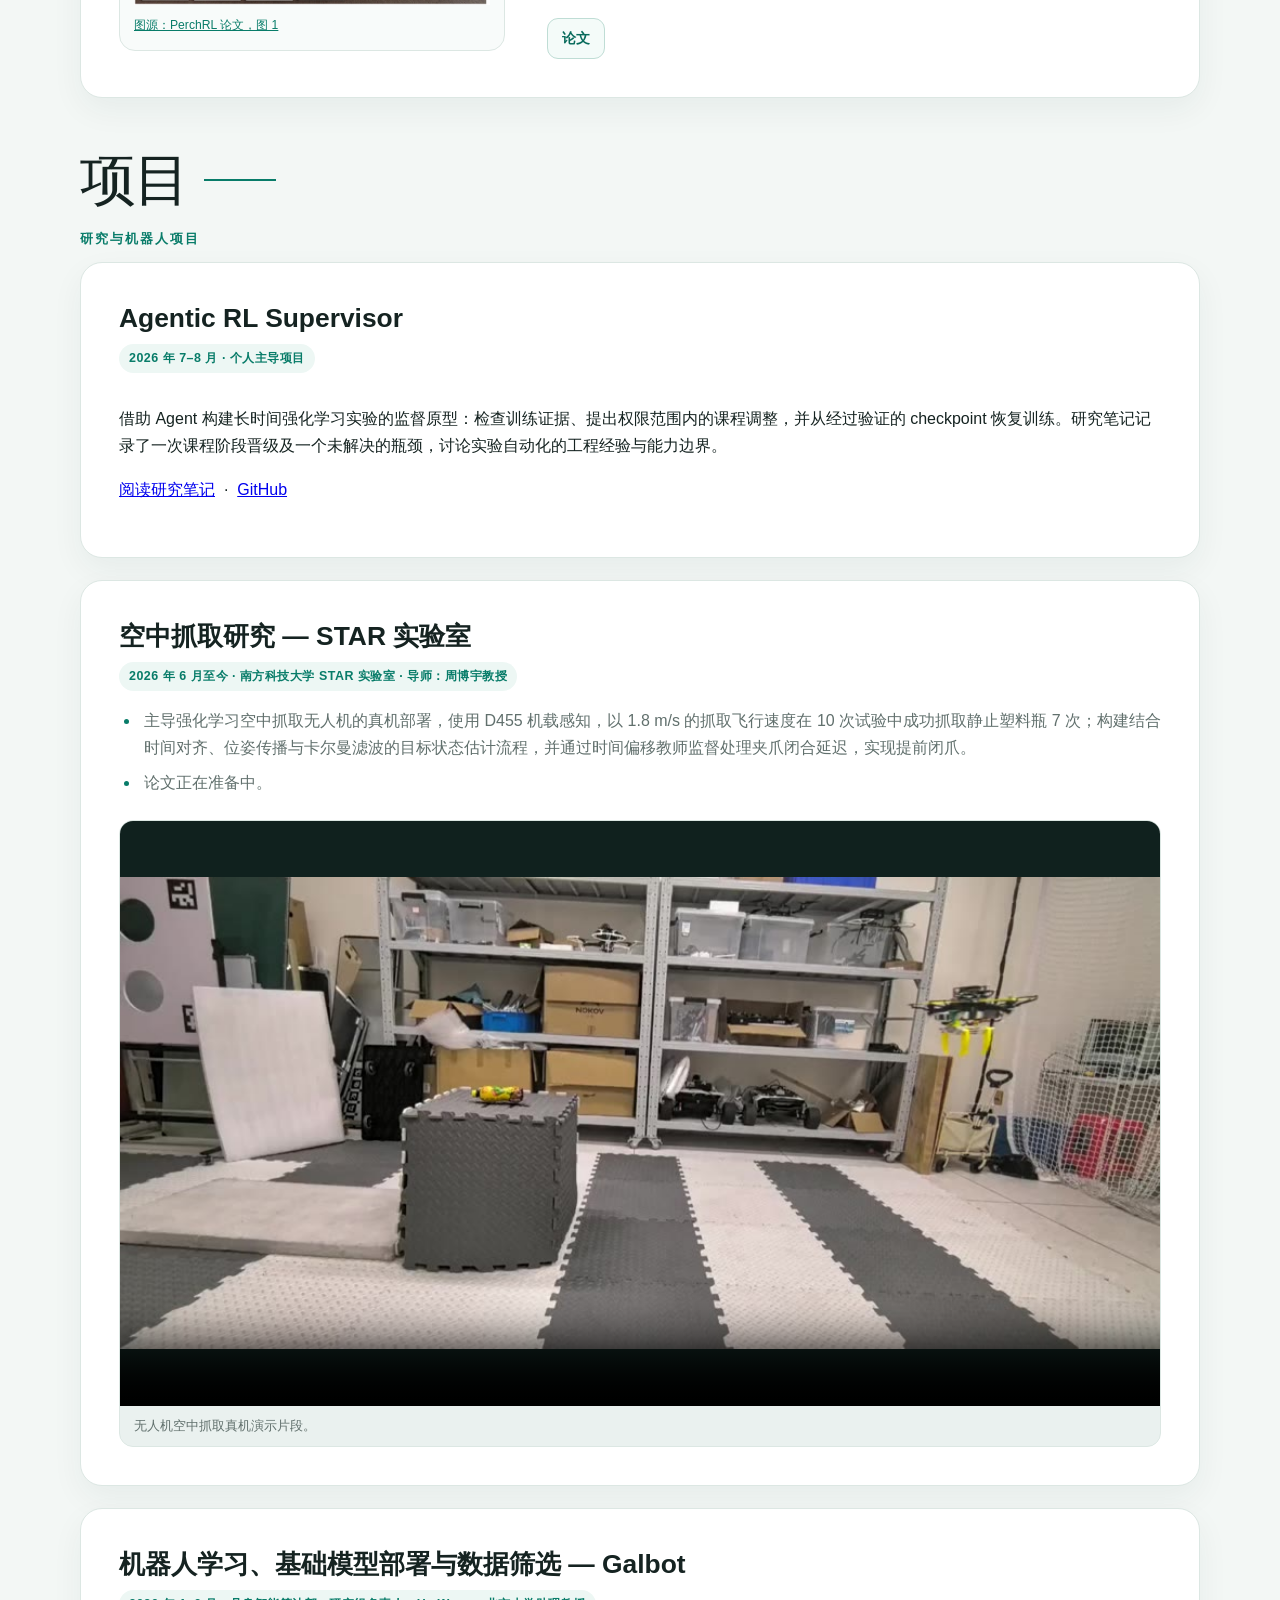
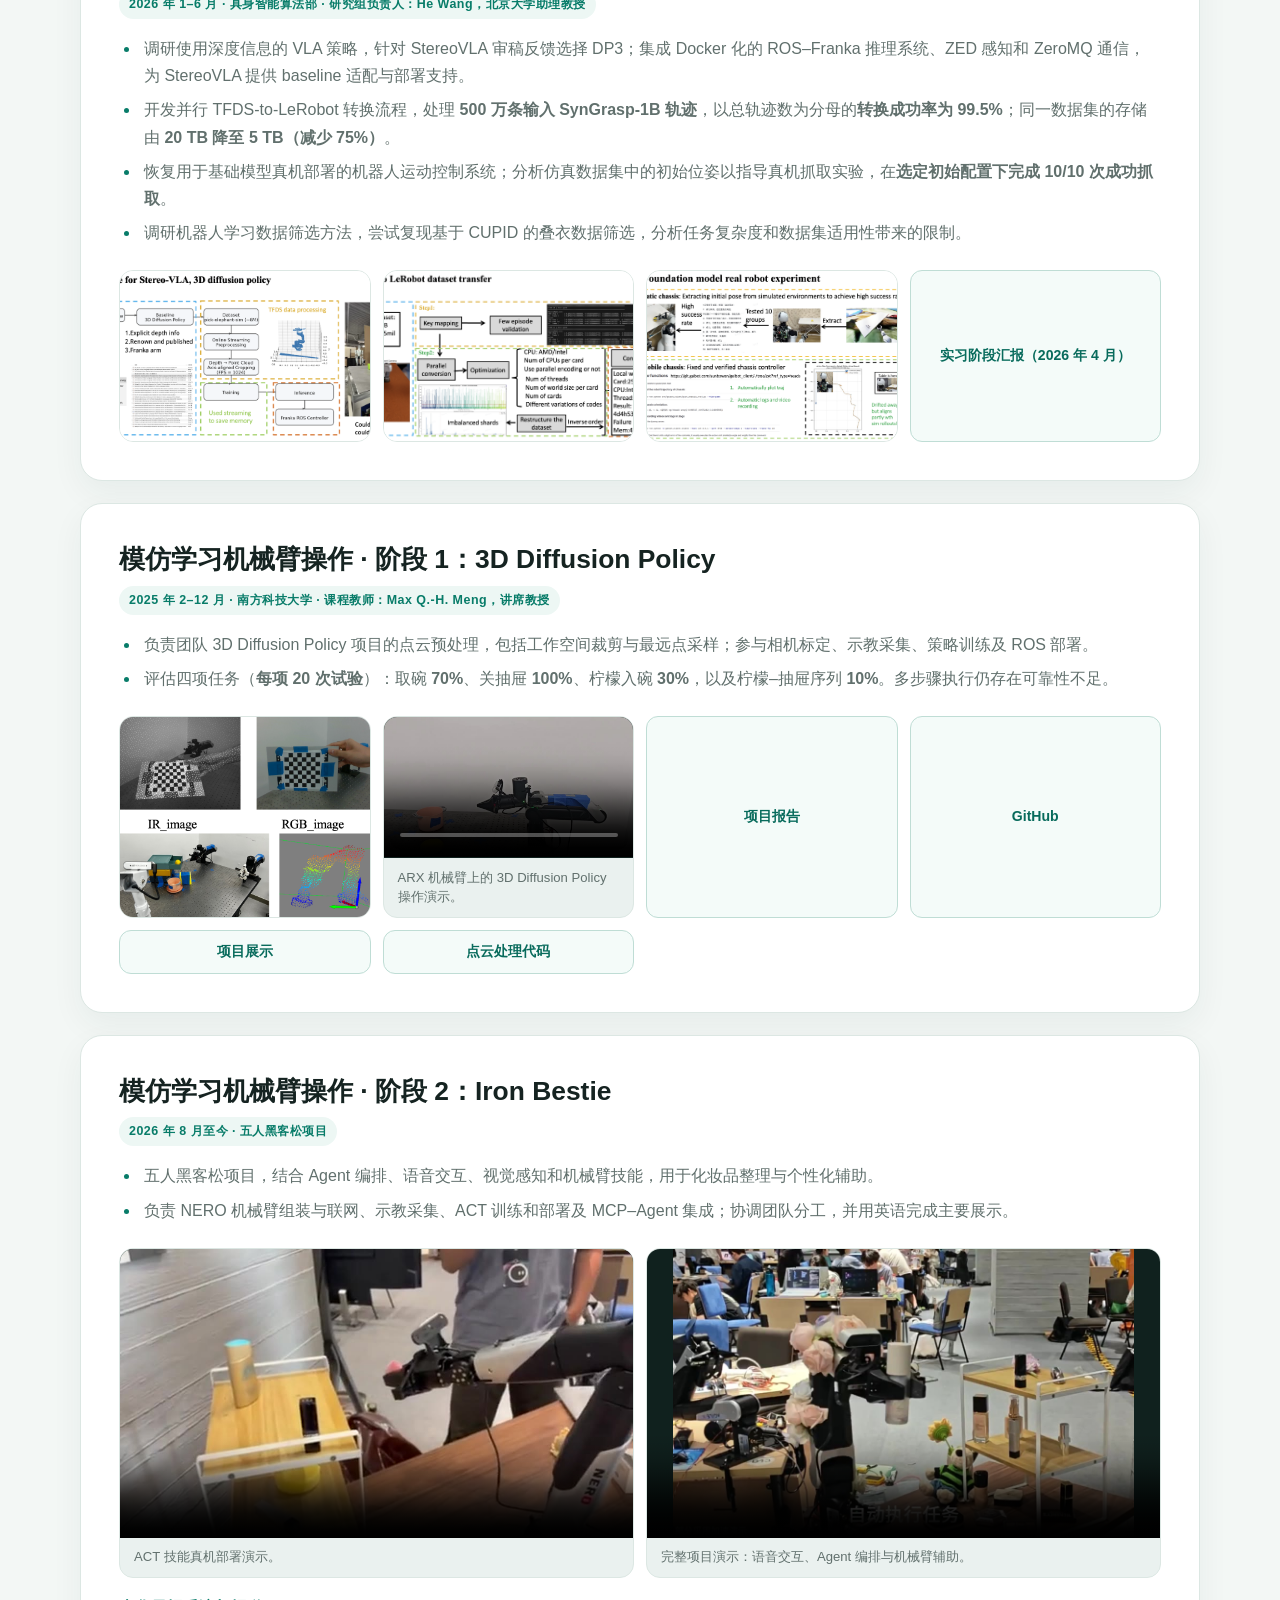
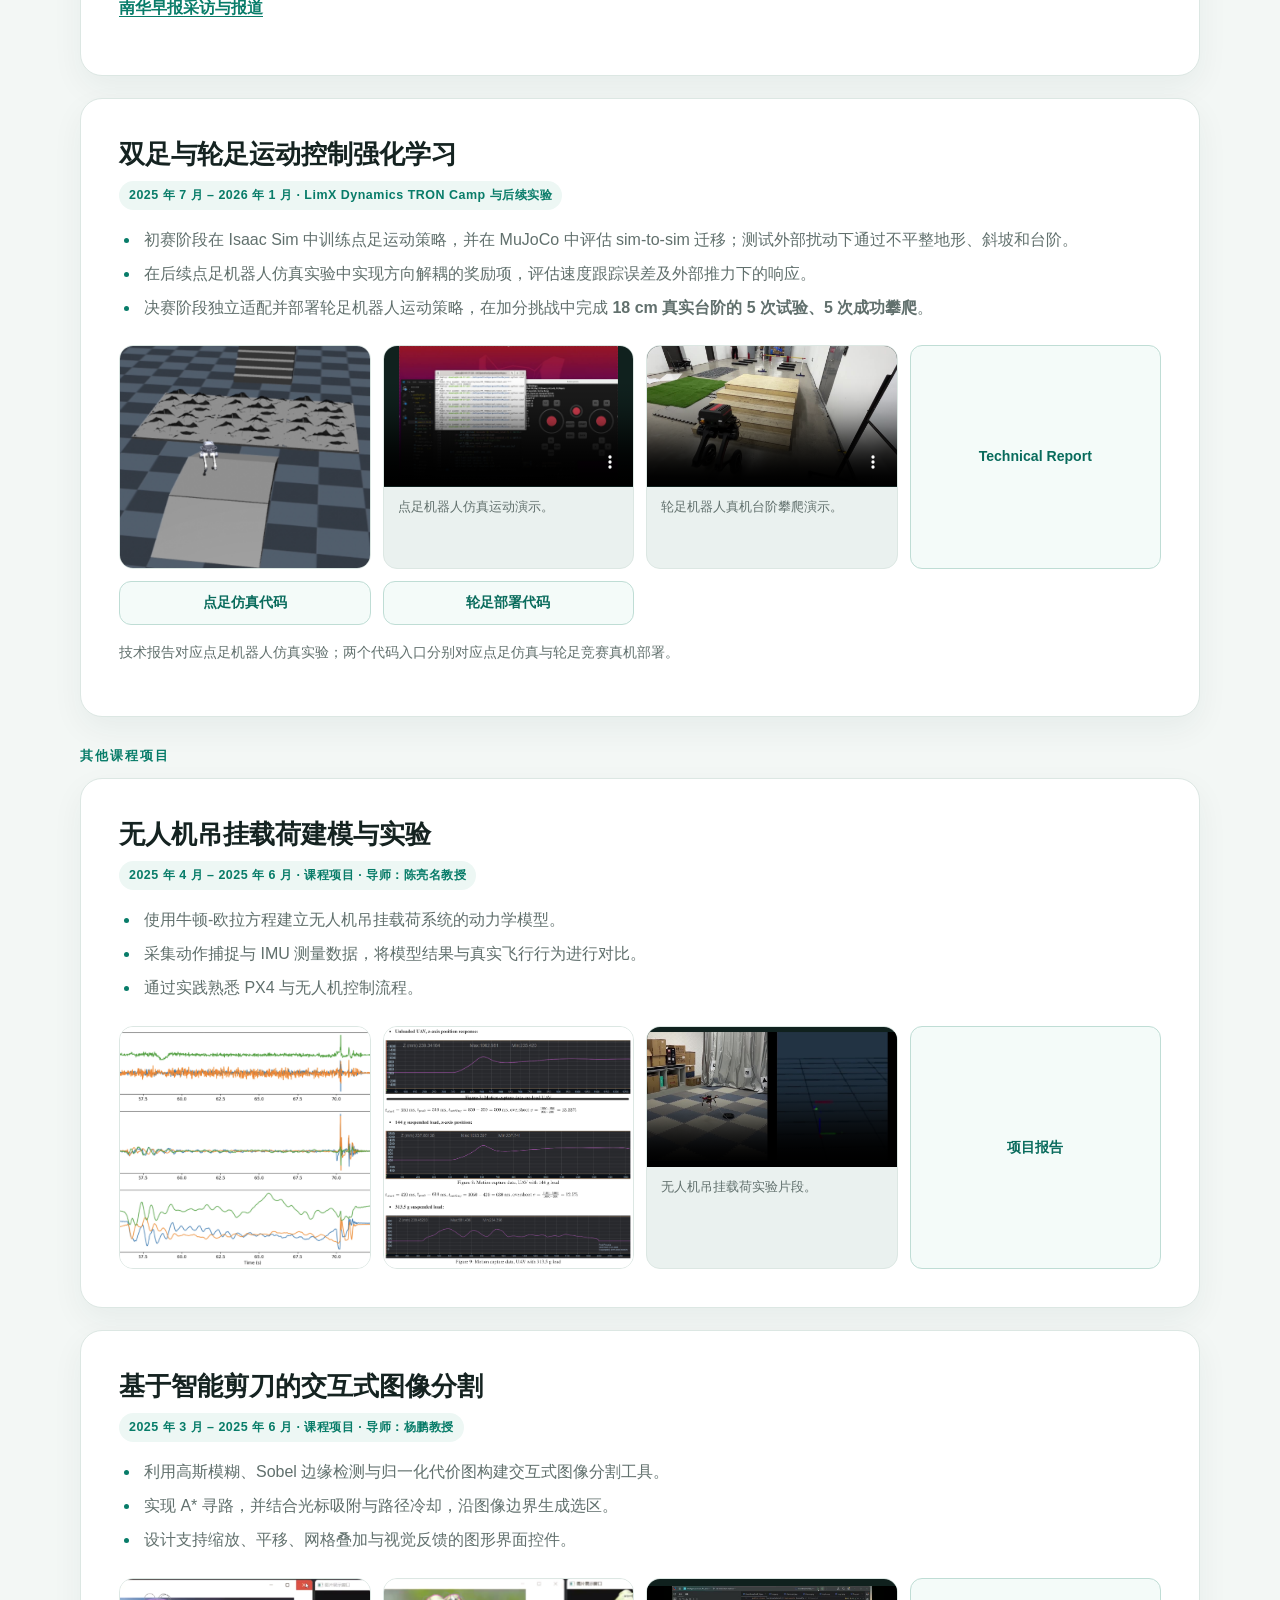
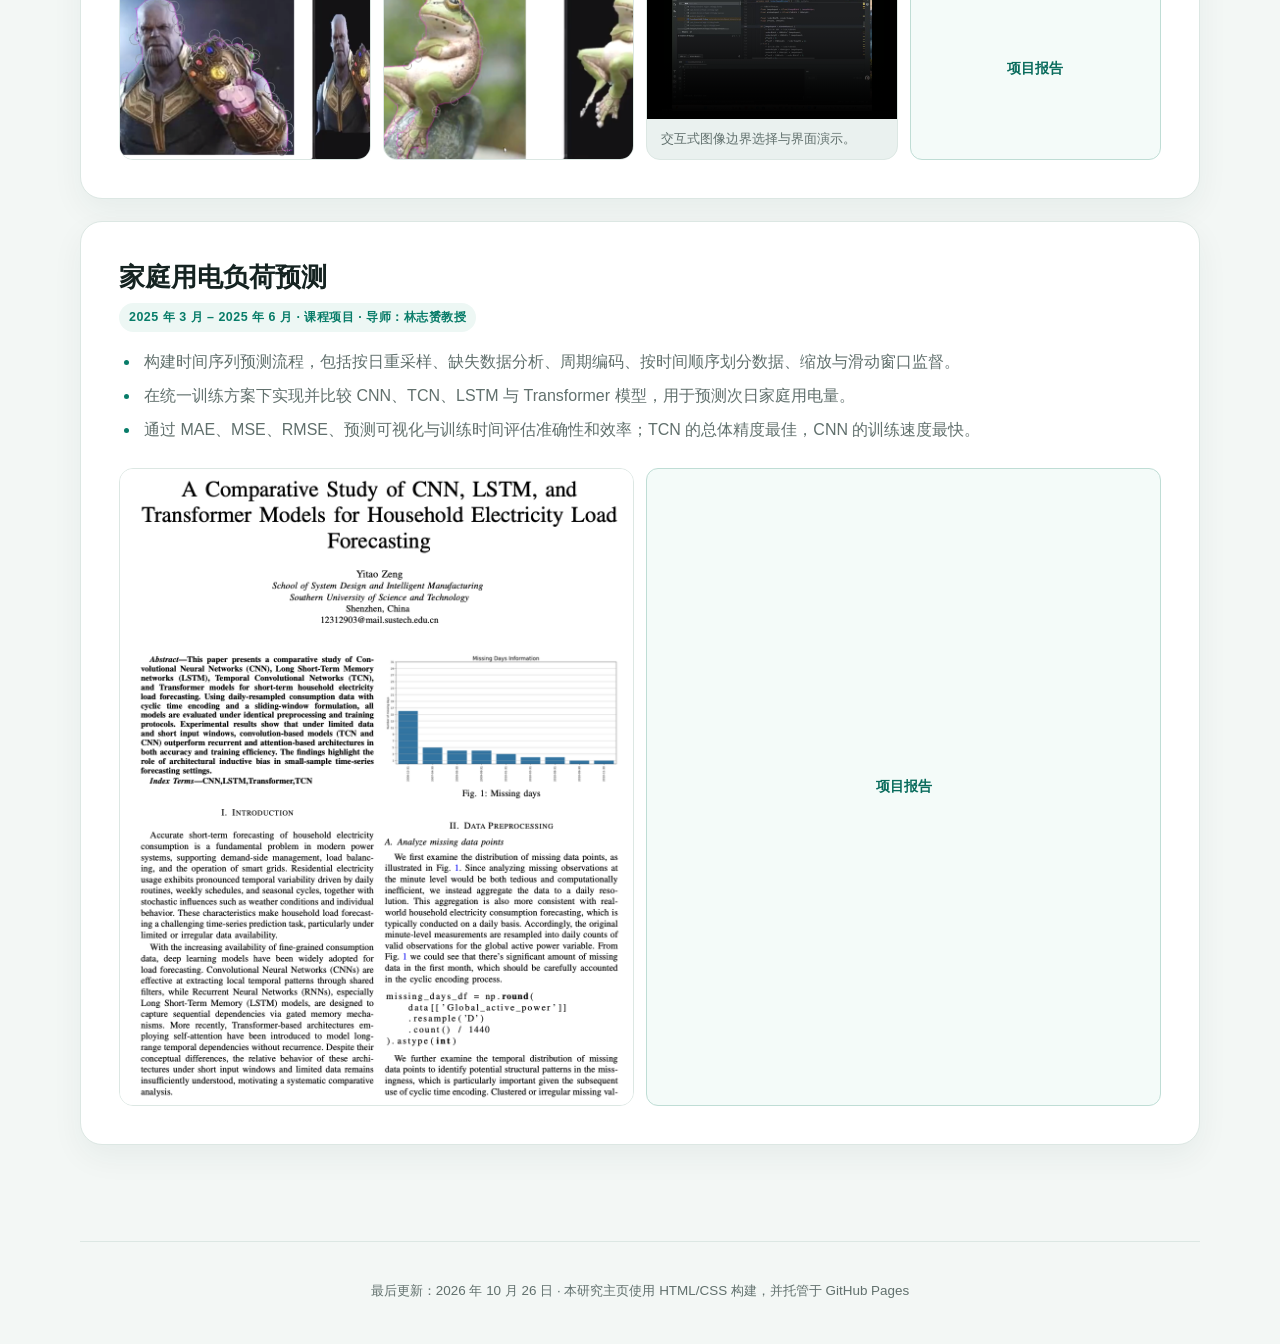
==== commit 59cb320f: "Use one full CV and clarify publication status and authorship" ====
--- a/zh.html
+++ b/zh.html
@@ -766,7 +766,8 @@
             <div class="publication-content">
                 <h3 class="publication-title" lang="en">StereoVLA: Enhancing Vision-Language-Action Models with Stereo Vision</h3>
                 <p class="publication-authors">Shengliang Deng<sup>*</sup>, Mi Yan<sup>*</sup>, Yixin Zheng<sup>*</sup>, Jiayi Su, Wenhao Zhang, <strong>Yitao Zeng</strong>, …, He Wang</p>
-                <p class="publication-venue">预印本 · 2026 · arXiv:2512.21970</p>
+                <p class="publication-venue">Accepted RSS 2026</p>
+                <p class="publication-note">本人署名见更新后的 arXiv 稿件。</p>
                 <p class="publication-summary">StereoVLA 将双目视觉提供的几何信息引入 VLA，以提升操作精度及其对相机视角大幅变化的鲁棒性。</p>
                 <p class="publication-note"><sup>*</sup> 共同贡献。</p>
                 <p class="publication-note">我的贡献：数据格式转换与深度感知 baseline 支持。</p><div class="publication-links" aria-label="StereoVLA 相关资源">
